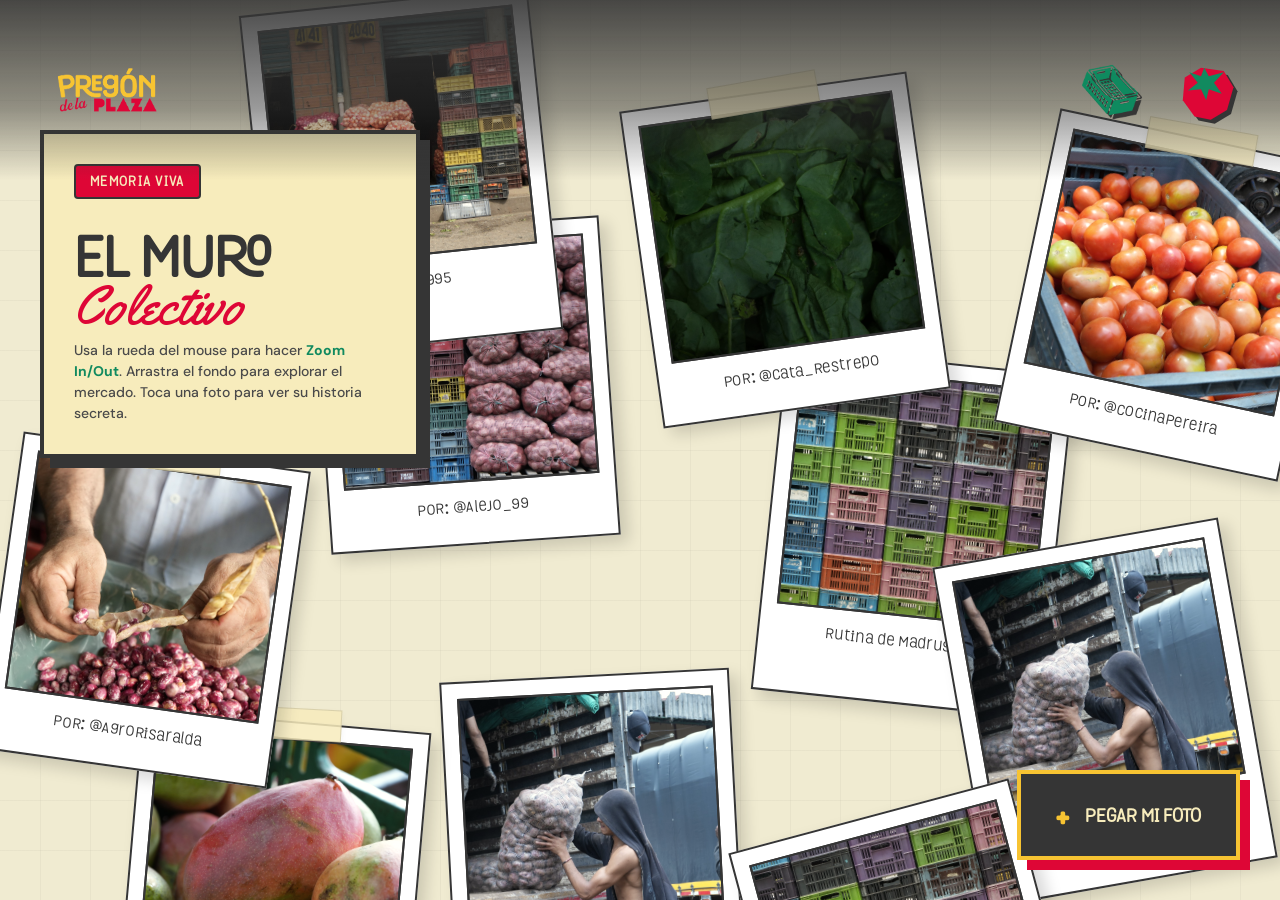
==== galeria.html @ be6b0d9e "Subir todos los cambios realizados" ====
<!DOCTYPE html>
<html lang="es">
<head>
    <meta charset="UTF-8">
    <meta name="viewport" content="width=device-width, initial-scale=1.0">
    <title>Muro Colectivo | Pregón de la Plaza</title>
    <link rel="preconnect" href="https://fonts.googleapis.com">
    <link rel="preconnect" href="https://fonts.gstatic.com" crossorigin>
    <link href="https://fonts.googleapis.com/css2?family=DM+Sans:ital,opsz,wght@0,9..40,300;0,9..40,400;0,9..40,600;1,9..40,300&family=Fredoka:wght@400;500;600;700&family=Yellowtail&display=swap" rel="stylesheet">
    <link rel="stylesheet" href="style.css">
</head>
<body class="galeria-body">

<header class="nav-brutal">
  <a href="index.html" class="nav-logo-link">
    <img src="imagenes/logo-(Grande).png" alt="Logo Pregón de la Plaza" class="nav-logo">
  </a>
  
  <div class="nav-actions">
  
  <a href="galeria.html" class="btn-muro-nav" aria-label="Ir al muro colectivo">
    <img src="imagenes/canasta-icono.png" alt="Canasta" class="icono-canasta">
  </a>
  
  <button class="fruit-trigger" id="menuTrigger" aria-label="Abrir menú">
    <svg viewBox="0 0 100 100" width="65" height="65" xmlns="http://www.w3.org/2000/svg" class="fruit-icon">
        <polygon points="30,90 12,65 15,30 40,15 75,20 90,45 80,80 55,95" fill="#de0636" />
        <polygon points="45,15 52,28 75,22 60,38 72,55 52,48 48,65 40,48 20,50 35,38 22,22 40,28" fill="#118a5f" />
    </svg>
  </button>
  
</div>
</header>


<div class="menu-overlay" id="menuOverlay">
  <div class="menu-content">
    <ul class="menu-links">
      <li class="menu-item">
        <div class="menu-item-content">
          <a href="index.html" class="menu-link">ARCHIVO</a>
          <p class="menu-desc">La memoria visual y el bullicio de nuestros mercados, guardados pa' que no se pierdan.</p>
        </div>
        <div class="hover-tiles">
          <img src="imagenes/Carga 1 (Grande).JPG" class="tile tile-1" alt="Archivo visual">
          <img src="imagenes/Carga 1 (Grande).JPG" class="tile tile-2" alt="Documentación">
          <img src="imagenes/Hojas (Grande).JPG" class="tile tile-3" alt="Saberes">
        </div>
      </li>
      <li class="menu-item">
        <div class="menu-item-content">
          <a href="plazas.html" class="menu-link">PLAZAS</a>
          <p class="menu-desc">Paseate por las galerías y mercados que le dan de comer a todo el Eje Cafetero.</p>
        </div>
        <div class="hover-tiles">
          <img src="imagenes/cajas moradas (Grande).JPG" class="tile tile-1" alt="Plaza 1">
          <img src="imagenes/Carro (Grande).JPG" class="tile tile-2" alt="Plaza 2">
          <img src="imagenes/Papa y canasta (Grande).JPG" class="tile tile-3" alt="Plaza 3">
        </div>
      </li>
      <li class="menu-item">
        <div class="menu-item-content">
          <a href="narrativas.html" class="menu-link">NARRATIVAS</a>
          <p class="menu-desc">La película 'El Orden Invisible' y los audios de la gente que camella en los pasillos.</p>
        </div>
        <div class="hover-tiles">
          <img src="imagenes/Carga 4 (Grande).JPG" class="tile tile-1" alt="Documental">
          <img src="imagenes/Frijol manos (Grande).JPG" class="tile tile-2" alt="Podcast">
          <img src="imagenes/Carga 2 (Grande).JPG" class="tile tile-3" alt="Cine">
        </div>
      </li>
      <li class="menu-item">
        <div class="menu-item-content">
          <a href="mapa.html" class="menu-link">MAPA</a>
          <p class="menu-desc">Ubicá las 14 plazas que tenemos mapeadas y caé a visitarlas.</p>
        </div>
        <div class="hover-tiles">
          <img src="imagenes/Mango1 (Grande).JPG" class="tile tile-1" alt="Cartografía">
          <img src="imagenes/Tomate (Grande).JPG" class="tile tile-2" alt="Ubicación">
          <img src="imagenes/Platanos 2 (Grande).JPG" class="tile tile-3" alt="Territorio">
        </div>
      </li>
      <li class="menu-item">
        <div class="menu-item-content">
          <a href="nosotros.html" class="menu-link">NOSOTROS</a>
          <p class="menu-desc">Los tres pelados apasionados por recoger y contar la memoria de nuestra tierra.</p>
        </div>
        <div class="hover-tiles">
          <img src="imagenes/Canasta 1 (Grande).JPG" class="tile tile-1" alt="Equipo 1">
          <img src="imagenes/Frijol manos (Grande).JPG" class="tile tile-2" alt="Equipo 2">
          <img src="imagenes/Carro (Grande).JPG" class="tile tile-3" alt="Equipo 3">
        </div>
      </li>
      <li class="menu-item">
        <div class="menu-item-content">
          <a href="recuerdos.html" class="menu-link">RECUERDOS</a>
          <p class="menu-desc">Llevate un fanzine o unas postales y ayudanos a seguir contando historias.</p>
        </div>
        <div class="hover-tiles">
          <img src="imagenes/Banano (Grande).JPG" class="tile tile-1" alt="Fanzine">
          <img src="imagenes/Canasta 1 (Grande).JPG" class="tile tile-2" alt="Postales">
          <img src="imagenes/Canas 2 (Grande).JPG" class="tile tile-3" alt="Impresos">
        </div>
      </li>
    </ul>
  </div>
</div>

<div class="galeria-ui-panel">
    <div class="tag-sticker">MEMORIA VIVA</div>
    <h1 class="galeria-main-title">EL MURO<br><span class="accent-script accent-red">Colectivo</span></h1>
    <p class="galeria-instruction">Usa la rueda del mouse para hacer <strong class="accent-green">Zoom In/Out</strong>. Arrastra el fondo para explorar el mercado. Toca una foto para ver su historia secreta.</p>
</div>

<button class="btn-pegar-foto" id="btnAbrirUpload">
  <span class="btn-plus-icon">+</span> PEGAR MI FOTO
</button>

<main class="lienzo-infinito" id="lienzoMuro">
 <div class="muro-contenido-scalable" id="muroContenido">
      
      <div class="card-foto-fanzine item-click-3d" style="top: 45%; left: 45%; transform: rotate(-4deg);"
           data-img="imagenes/Papa y canasta (Grande).JPG" data-autor="@Alejo_99" data-bg="bg-yellow" data-text-color="text-carbon"
           data-nota="El mejor bloque para mercar los domingos en La Minorista. El fiado y la buena charla nunca fallan en el puesto de papas.">
          <div class="cinta-masking"></div>
          <div class="card-frame"><img src="imagenes/Papa y canasta (Grande).JPG" alt="Aporte" style="pointer-events: none; user-select: none;"></div>
          <span class="card-author">POR: @Alejo_99</span>
      </div>

      <div class="card-foto-fanzine item-click-3d polaroid-style" style="top: 48%; left: 52%; transform: rotate(6deg);"
           data-img="imagenes/cajas moradas (Grande).JPG" data-autor="Don Arturo" data-bg="bg-bone" data-text-color="text-carbon"
           data-nota="A las 3:30 AM esto es un hervidero de berracos. Las cajas moradas cargadas de fruta fresca listas para inundar los barrios.">
          <div class="card-frame"><img src="imagenes/cajas moradas (Grande).JPG" alt="Aporte" style="pointer-events: none; user-select: none;"></div>
          <span class="card-author accent-script">Rutina de Madrugada</span>
      </div>

      <div class="card-foto-fanzine item-click-3d" style="top: 42%; left: 50%; transform: rotate(-8deg);"
           data-img="imagenes/Hojas (Grande).JPG" data-autor="@Cata_Restrepo" data-bg="bg-bone" data-text-color="text-carbon"
           data-nota="El olor a hierba buena, ruda y campo limpio que baja de la serranía directamente a la galería de Santa Rosa de Cabal.">
          <div class="cinta-masking"></div>
          <div class="card-frame"><img src="imagenes/Hojas (Grande).JPG" alt="Aporte" style="pointer-events: none; user-select: none;"></div>
          <span class="card-author">POR: @Cata_Restrepo</span>
      </div>

      <div class="card-foto-fanzine item-click-3d polaroid-style" style="top: 55%; left: 47%; transform: rotate(-3deg);"
           data-img="imagenes/Carga 1 (Grande).JPG" data-autor="Archivo Barrio" data-bg="bg-yellow" data-text-color="text-carbon"
           data-nota="La plaza tiene rostros de herencia. Hijos y nietos de caseros que hoy custodian los pasillos con el mismo orgullo campesino.">
          <div class="card-frame"><img src="imagenes/Carga 1 (Grande).JPG" alt="Aporte" style="pointer-events: none; user-select: none;"></div>
          <span class="card-author accent-script">Nuestra Herencia</span>
      </div>

      <div class="card-foto-fanzine item-click-3d" style="top: 43%; left: 56%; transform: rotate(12deg);"
           data-img="imagenes/Tomate (Grande).JPG" data-autor="@CocinaPereira" data-bg="bg-bone" data-text-color="text-carbon"
           data-nota="El rojo más vivo siempre está en Impala. Directo del cultivo a la olla del sancocho.">
          <div class="cinta-masking"></div>
          <div class="card-frame"><img src="imagenes/Tomate (Grande).JPG" alt="Fotografía" style="pointer-events: none; user-select: none;"></div>
          <span class="card-author">POR: @CocinaPereira</span>
      </div>

      <div class="card-foto-fanzine item-click-3d polaroid-style" style="top: 52%; left: 55%; transform: rotate(-10deg);"
           data-img="imagenes/Carga 1 (Grande).JPG" data-autor="Los Coteros" data-bg="bg-yellow" data-text-color="text-carbon"
           data-nota="Espaldas de acero. Sin ellos, la logística de comida de la ciudad colapsaría en un solo día. Respeto total.">
          <div class="card-frame"><img src="imagenes/Carga 1 (Grande).JPG" alt="Fotografía" style="pointer-events: none; user-select: none;"></div>
          <span class="card-author accent-script">Los Pesos Pesados</span>
      </div>

      <div class="card-foto-fanzine item-click-3d" style="top: 56%; left: 42%; transform: rotate(5deg);"
           data-img="imagenes/Mango1 (Grande).JPG" data-autor="@FrutasDonLuis" data-bg="bg-bone" data-text-color="text-carbon"
           data-nota="Temporada de mangos. El color inunda el piso 2 y los pasillos huelen a puro trópico.">
          <div class="cinta-masking"></div>
          <div class="card-frame"><img src="imagenes/Mango1 (Grande).JPG" alt="Fotografía" style="pointer-events: none; user-select: none;"></div>
          <span class="card-author">POR: @FrutasDonLuis</span>
      </div>

      <div class="card-foto-fanzine item-click-3d polaroid-style" style="top: 40%; left: 44%; transform: rotate(-6deg);"
           data-img="imagenes/Papas y cajas (Grande).JPG" data-autor="Sra. Carmenza" data-bg="bg-yellow" data-text-color="text-carbon"
           data-nota="Mi puesto desde 1995. Aquí he visto crecer a mis nietos entre bultos y canastos.">
          <div class="card-frame"><img src="imagenes/Papas y cajas (Grande).JPG" alt="Fotografía" style="pointer-events: none; user-select: none;"></div>
          <span class="card-author accent-script">Desde 1995</span>
      </div>

      <div class="card-foto-fanzine item-click-3d" style="top: 50%; left: 40%; transform: rotate(8deg);"
           data-img="imagenes/Frijol manos (Grande).JPG" data-autor="@AgroRisaralda" data-bg="bg-bone" data-text-color="text-carbon"
           data-nota="Manos que trabajan la tierra y desgranan la vida. El trabajo más honesto del mundo está aquí.">
          <div class="cinta-masking"></div>
          <div class="card-frame"><img src="imagenes/Frijol manos (Grande).JPG" alt="Fotografía" style="pointer-events: none; user-select: none;"></div>
          <span class="card-author">POR: @AgroRisaralda</span>
      </div>

      <div class="card-foto-fanzine item-click-3d polaroid-style" style="top: 58%; left: 52%; transform: rotate(-15deg);"
           data-img="imagenes/cajas moradas (Grande).JPG" data-autor="Archivo Mercasa" data-bg="bg-yellow" data-text-color="text-carbon"
           data-nota="La geometría de la plaza. Todo tiene su orden invisible y perfecto.">
          <div class="card-frame"><img src="imagenes/cajas moradas (Grande).JPG" alt="Fotografía" style="pointer-events: none; user-select: none;"></div>
          <span class="card-author accent-script">Orden Oculto</span>
      </div>

  </div>
</main>

<div class="proyector-3d-overlay" id="proyector3D">
  <div class="proyector-perspective-wrapper">
    <div class="proyector-card-container" id="proyectorCard">
      
      <div class="proyector-face face-front">
        <div class="cinta-masking"></div>
        <div class="proyector-img-frame">
          <img src="" id="p3dImg" alt="Evidencia Ampliada">
        </div>
        <div class="proyector-meta-front" id="p3dAutor">AUTOR</div>
      </div>
      
      <div class="proyector-face face-back" id="p3dBgColor">
        <div class="cinta-masking"></div>
        <div class="proyector-back-content">
          <span class="stamp-doc-3d">ARCHIVO COLECTIVO</span>
          <p class="fanzine-handwriting" id="p3dNota">"Mensaje secreto escrito a mano..."</p>
          <div class="proyector-instruction-close">TOCA EN CUALQUIER LADO PARA VOLVER AL MURO</div>
        </div>
      </div>

    </div>
  </div>
</div>

<div class="upload-modal-overlay" id="uploadModal">
  <div class="upload-modal-box bg-bone border-carbon">
    <button class="btn-close-upload" id="btnCerrarUpload">×</button>
    <h2 class="upload-modal-title">APORTAR AL MURO</h2>
    <p class="upload-modal-subtitle">Sube una foto capturada por ti en cualquier plaza y escribe tu registro o pensamiento.</p>
    
    <div class="upload-dropzone bg-carbon text-bone" id="dropzoneContainer">
      <input type="file" id="fileInputReal" accept="image/*" style="display: none;">
      
      <div id="dropzoneContent" style="display: flex; flex-direction: column; align-items: center; gap: 15px;">
        <span class="dropzone-icon">📷</span>
        <span class="dropzone-text">ARRASTRA TU FOTO AQUÍ<br>O</span>
        <button class="btn-fake-explorer" id="btnExplorarReal">EXPLORAR DISPOSITIVO</button>
      </div>

      <img id="imagePreview" src="" alt="Vista previa" style="display: none; max-height: 160px; object-fit: cover; border: 3px solid var(--bone); border-radius: 8px;">
    </div>
    
    <input type="text" class="input-brutal-modal" placeholder="Tu nombre o Instagram (@...)" id="formAutor">
    <textarea class="textarea-brutal-modal" placeholder="¿Qué historia, aroma o recuerdo te trae esta imagen?..." id="formNota"></textarea>
    
    <button class="btn-submit-foto-muro bg-green text-bone" id="btnPublicarSimulado">¡PEGAR EN EL MURO COLECTIVO!</button>
  </div>
</div>

<script src="https://cdnjs.cloudflare.com/ajax/libs/gsap/3.12.2/gsap.min.js"></script>
<script src="https://cdnjs.cloudflare.com/ajax/libs/gsap/3.12.2/ScrollTrigger.min.js"></script>

<script src="java.js"></script>
</body>
</html>
---- style.css ----
/* ==============================
   HERO CINEMATICO NOSOTROS
   ============================== */
.nosotros-cinematic-hero {
  position: relative;
  width: 100%;
  min-height: 100vh;
  height: 100vh;
  padding: 140px 6vw 72px;
  display: flex;
  align-items: center;
  justify-content: center;
  overflow: hidden;
  isolation: isolate;
  border-bottom: 4px solid var(--carbon);
  background: var(--carbon);
}

.cinematic-slider {
  position: absolute;
  inset: -3%;
  z-index: 0;
  transform: translate3d(0, 0, 0) scale(1.035);
  transition: transform 900ms cubic-bezier(0.22, 0.61, 0.36, 1);
  will-change: transform;
}

.cinematic-slide {
  position: absolute;
  inset: 0;
  background-position: center;
  background-size: cover;
  opacity: 0;
  transform: scale(1.05) translate3d(0, 0, 0);
  animation: cinematicSlide 28s infinite;
  will-change: opacity, transform;
}

.cinematic-slide::after {
  content: "";
  position: absolute;
  inset: 0;
  background: linear-gradient(120deg, rgba(var(--rgb-carbon), 0.18), rgba(var(--rgb-carbon), 0));
}

.slide-a {
  background-image: url('imagenes/Frijol manos (Grande).JPG');
  animation-delay: 0s;
}

.slide-b {
  background-image: url('imagenes/Canasta 1 (Grande).JPG');
  animation-delay: 7s;
}

.slide-c {
  background-image: url('imagenes/Carga 2 (Grande).JPG');
  animation-delay: 14s;
}

.slide-d {
  background-image: url('imagenes/Hojas (Grande).JPG');
  animation-delay: 21s;
}

@keyframes cinematicSlide {
  0% {
    opacity: 0;
    transform: scale(1.05) translateX(0);
  }
  8%,
  25% {
    opacity: 1;
  }
  32%,
  100% {
    opacity: 0;
    transform: scale(1.14) translateX(-2.5%);
  }
}

.cinematic-overlay {
  position: absolute;
  inset: 0;
  z-index: 1;
  pointer-events: none;
  background:
    radial-gradient(circle at 50% 44%, rgba(var(--rgb-carbon), 0.1), rgba(var(--rgb-carbon), 0.62) 58%, rgba(var(--rgb-carbon), 0.82) 100%),
    linear-gradient(180deg, rgba(var(--rgb-carbon), 0.36) 0%, rgba(var(--rgb-carbon), 0.3) 42%, rgba(var(--rgb-carbon), 0.78) 100%);
}

.cinematic-grid {
  position: absolute;
  inset: 0;
  z-index: 2;
  pointer-events: none;
  opacity: 0.18;
  background:
    linear-gradient(rgba(var(--rgb-bone), 0.2) 1px, transparent 1px),
    linear-gradient(90deg, rgba(var(--rgb-bone), 0.16) 1px, transparent 1px);
  background-size: 64px 64px;
  mask-image: linear-gradient(180deg, transparent 0%, #000 18%, #000 82%, transparent 100%);
}

.cinematic-content {
  position: relative;
  z-index: 4;
  width: min(920px, 100%);
  margin: 0 auto;
  display: flex;
  flex-direction: column;
  align-items: center;
  text-align: center;
  color: var(--bone);
}

.cinematic-kicker {
  display: inline-block;
  font-family: var(--font-disp);
  font-size: clamp(0.78rem, 1.3vw, 0.98rem);
  color: var(--carbon);
  background: var(--yellow);
  border: 3px solid var(--carbon);
  box-shadow: 6px 6px 0 var(--red);
  padding: 9px 14px;
  text-transform: uppercase;
  letter-spacing: 0.04em;
  opacity: 0;
  transform: translateY(28px);
  filter: blur(8px);
  animation: cinematicTextIn 900ms 180ms cubic-bezier(0.22, 0.61, 0.36, 1) forwards;
}

.cinematic-title {
  margin-top: 30px;
  font-family: var(--font-disp);
  font-size: clamp(58px, 10vw, 132px);
  line-height: 0.84;
  color: var(--bone);
  text-transform: uppercase;
  letter-spacing: 0;
  text-shadow: 0 12px 40px rgba(0, 0, 0, 0.62);
  opacity: 0;
  transform: translateY(34px);
  filter: blur(10px);
  animation: cinematicTextIn 1s 360ms cubic-bezier(0.22, 0.61, 0.36, 1) forwards;
}

.cinematic-title span {
  display: block;
  color: var(--yellow);
  font-family: var(--font-script);
  font-weight: 400;
  text-transform: none;
  text-shadow: 0 10px 34px rgba(0, 0, 0, 0.7);
}

.cinematic-subtitle {
  max-width: 700px;
  margin-top: 28px;
  color: #fff8dc;
  font-family: var(--font-body);
  font-size: clamp(1.05rem, 2.2vw, 1.42rem);
  line-height: 1.48;
  text-shadow: 0 8px 28px rgba(0, 0, 0, 0.72);
  opacity: 0;
  transform: translateY(30px);
  filter: blur(8px);
  animation: cinematicTextIn 1s 560ms cubic-bezier(0.22, 0.61, 0.36, 1) forwards;
}

.cinematic-cta {
  position: relative;
  display: inline-flex;
  align-items: center;
  justify-content: center;
  min-height: 58px;
  margin-top: 34px;
  padding: 0 34px;
  font-family: var(--font-disp);
  font-size: 1.05rem;
  font-weight: 700;
  color: var(--bone);
  background: var(--green);
  border: 3px solid var(--carbon);
  border-radius: 999px;
  box-shadow: 8px 8px 0 var(--yellow), 0 18px 36px rgba(0, 0, 0, 0.32);
  overflow: hidden;
  transform: translateY(30px);
  opacity: 0;
  filter: blur(8px);
  animation: cinematicTextIn 1s 760ms cubic-bezier(0.22, 0.61, 0.36, 1) forwards;
  transition: transform 260ms cubic-bezier(0.25, 1, 0.5, 1), box-shadow 260ms ease, background 260ms ease, color 260ms ease;
}

.cinematic-cta::before {
  content: "";
  position: absolute;
  inset: 0;
  background: linear-gradient(110deg, transparent 0 34%, rgba(255, 255, 255, 0.26) 46%, transparent 58% 100%);
  transform: translateX(-120%);
  transition: transform 600ms cubic-bezier(0.25, 1, 0.5, 1);
}

.cinematic-cta:hover,
.cinematic-cta:focus {
  color: var(--carbon);
  background: var(--yellow);
  box-shadow: 10px 10px 0 var(--red), 0 22px 40px rgba(0, 0, 0, 0.36);
  transform: translate(-3px, -3px);
}

.cinematic-cta:hover::before,
.cinematic-cta:focus::before {
  transform: translateX(120%);
}

.cinematic-cta:focus-visible {
  outline: 3px solid var(--bone);
  outline-offset: 6px;
}

@keyframes cinematicTextIn {
  to {
    opacity: 1;
    transform: translateY(0);
    filter: blur(0);
  }
}

@media (max-width: 900px) {
  .nosotros-cinematic-hero {
    padding: 132px 5vw 64px;
  }

  .cinematic-grid {
    background-size: 48px 48px;
  }

}

@media (max-width: 560px) {
  .nosotros-cinematic-hero {
    min-height: 100svh;
    height: 100svh;
    padding: 118px 22px 48px;
  }

  .cinematic-title {
    margin-top: 24px;
    font-size: clamp(48px, 16vw, 72px);
  }

  .cinematic-subtitle {
    margin-top: 22px;
    font-size: 1rem;
  }

  .cinematic-cta {
    width: 100%;
    min-height: 54px;
    margin-top: 28px;
  }

}

@media (prefers-reduced-motion: reduce) {
  .cinematic-slider,
  .cinematic-slide,
  .cinematic-kicker,
  .cinematic-title,
  .cinematic-subtitle,
  .cinematic-cta {
    animation: none;
    transition: none;
  }

  .cinematic-slide {
    opacity: 0;
    transform: none;
  }

  .slide-a {
    opacity: 1;
  }

  .cinematic-kicker,
  .cinematic-title,
  .cinematic-subtitle,
  .cinematic-cta {
    opacity: 1;
    transform: none;
    filter: none;
  }
}

/* ==============================
   HERO PREMIUM FUTURISTA
   ============================== */

/* --- CAPA BASE Y EFECTOS --- */
.hero-premium {
  position: relative;
  width: 100vw;
  min-height: 100vh;
  height: 100vh;
  overflow: hidden;
  display: flex;
  align-items: center;
  justify-content: center;
  background: linear-gradient(120deg, #232526 0%, #414345 100%);
  z-index: 1;
}
.hero-premium-bg {
  position: absolute;
  inset: 0;
  width: 100%;
  height: 100%;
  background: radial-gradient(ellipse at 60% 40%, rgba(247,236,188,0.12) 0%, rgba(17,138,95,0.08) 60%, transparent 100%);
  z-index: 1;
  pointer-events: none;
  filter: blur(2px);
}
.hero-premium-particles {
  position: absolute;
  inset: 0;
  z-index: 2;
  pointer-events: none;
}

/* --- COLLAGE DE IMÁGENES Y MINI CARDS --- */
.hero-premium-collage {
  position: absolute;
  inset: 0;
  width: 100%;
  height: 100%;
  z-index: 3;
  pointer-events: none;
}
.collage-img {
  position: absolute;
  border-radius: 1.5em;
  box-shadow: 0 8px 32px #0005, 0 1.5px 24px #fff2;
  object-fit: cover;
  opacity: 0.92;
  transition: filter 0.4s, transform 0.4s;
  filter: brightness(1.08) saturate(1.1) blur(0.2px);
  will-change: transform, filter;
}
.img-1 { width: 220px; height: 320px; left: 8vw; top: 12vh; animation: float1 8s ease-in-out infinite alternate; z-index: 4;}
.img-2 { width: 180px; height: 180px; right: 10vw; top: 18vh; animation: float2 7s ease-in-out infinite alternate; z-index: 5;}
.img-3 { width: 160px; height: 220px; left: 22vw; bottom: 10vh; animation: float3 9s ease-in-out infinite alternate; z-index: 4;}
.img-4 { width: 200px; height: 140px; right: 18vw; bottom: 14vh; animation: float4 10s ease-in-out infinite alternate; z-index: 5;}
@keyframes float1 { 0%{transform:translateY(0) scale(1);} 100%{transform:translateY(-24px) scale(1.06);} }
@keyframes float2 { 0%{transform:translateY(0) scale(1);} 100%{transform:translateY(18px) scale(1.04);} }
@keyframes float3 { 0%{transform:translateY(0) scale(1);} 100%{transform:translateY(-18px) scale(1.05);} }
@keyframes float4 { 0%{transform:translateY(0) scale(1);} 100%{transform:translateY(22px) scale(1.03);} }
.collage-img:hover {
  filter: brightness(1.18) blur(0.5px) drop-shadow(0 0 24px #f7c33288);
  transform: scale(1.07) rotate(-2deg);
  z-index: 10;
}
.mini-card {
  position: absolute;
  min-width: 110px;
  min-height: 60px;
  background: rgba(53,53,53,0.65);
  border-radius: 1.2em;
  box-shadow: 0 4px 24px #0004;
  color: var(--bone);
  display: flex;
  flex-direction: column;
  align-items: center;
  justify-content: center;
  backdrop-filter: blur(8px) saturate(1.2);
  font-family: var(--font-disp);
  padding: 0.7em 1.2em;
  opacity: 0.96;
  animation: fadeInCard 1.2s 1.2s both;
  z-index: 8;
  border: 1.5px solid rgba(247,236,188,0.18);
}
.stat-1 { left: 13vw; bottom: 18vh; }
.stat-2 { right: 14vw; top: 14vh; }
.stat-num { font-size: 1.6em; font-weight: 700; color: var(--yellow);}
.stat-label { font-size: 0.95em; color: #f7ecbc; opacity: 0.85; }
@keyframes fadeInCard { from{opacity:0; transform:translateY(24px);} to{opacity:0.96; transform:translateY(0);} }

/* --- BLOQUE GLASSMORPHISM Y TEXTO --- */
.hero-premium-glass {
  position: relative;
  z-index: 10;
  margin: 0 auto;
  padding: 3.5em 2em 2.5em 2em;
  max-width: 540px;
  background: rgba(53,53,53,0.38);
  border-radius: 2.2em;
  box-shadow: 0 8px 48px #0007, 0 1.5px 24px #fff2;
  backdrop-filter: blur(18px) saturate(1.2);
  border: 1.5px solid rgba(247,236,188,0.13);
  text-align: center;
  animation: fadeInGlass 1.2s 0.5s cubic-bezier(.22,.61,.36,1) both;
}
@keyframes fadeInGlass { from{opacity:0; transform:translateY(40px);} to{opacity:1; transform:translateY(0);} }
.hero-premium-title {
  font-family: var(--font-disp);
  font-size: 3.2rem;
  color: var(--bone);
  letter-spacing: -1.5px;
  font-weight: 800;
  margin-bottom: 0.3em;
  text-shadow: 0 6px 32px #0008, 0 1.5px 24px #fff2;
  animation: fadeInTitle 1.2s 0.7s both;
}
@keyframes fadeInTitle { from{opacity:0; transform:scale(0.95);} to{opacity:1; transform:scale(1);} }
.hero-premium-subtitle {
  font-family: var(--font-body);
  font-size: 1.25rem;
  color: #e0dbd1;
  font-weight: 400;
  margin-bottom: 2.2em;
  letter-spacing: 0.01em;
  opacity: 0.92;
  animation: fadeInTitle 1.2s 1s both;
}

/* --- ACCIONES Y BOTONES --- */
.hero-premium-actions {
  display: flex;
  gap: 1.2em;
  justify-content: center;
  flex-wrap: wrap;
  margin-top: 1.2em;
}
.btn-premium {
  display: inline-block;
  font-family: var(--font-disp);
  font-size: 1.1rem;
  font-weight: 700;
  padding: 0.9em 2.3em;
  border-radius: 2em;
  background: linear-gradient(90deg, var(--green), var(--yellow));
  color: #fff;
  box-shadow: 0 2px 16px #0f8a5f33;
  letter-spacing: 0.04em;
  border: none;
  outline: none;
  cursor: pointer;
  transition: background 0.22s, transform 0.22s, box-shadow 0.22s, color 0.22s;
  position: relative;
  overflow: hidden;
}
.btn-premium:hover, .btn-premium:focus {
  background: linear-gradient(90deg, var(--yellow), var(--green));
  color: var(--carbon);
  transform: translateY(-3px) scale(1.04);
  box-shadow: 0 6px 32px #0f8a5f55;
}
.btn-premium.btn-outline {
  background: rgba(247,236,188,0.08);
  color: var(--yellow);
  border: 2px solid var(--yellow);
  box-shadow: 0 2px 16px #f7c33233;
}
.btn-premium.btn-outline:hover, .btn-premium.btn-outline:focus {
  background: var(--yellow);
  color: var(--carbon);
  border-color: var(--yellow);
}

/* --- RESPONSIVE --- */
@media (max-width: 900px) {
  .collage-img { width: 120px !important; height: 120px !important; }
  .img-1 { left: 4vw; top: 10vh;}
  .img-2 { right: 6vw; top: 16vh;}
  .img-3 { left: 12vw; bottom: 8vh;}
  .img-4 { right: 10vw; bottom: 10vh;}
  .hero-premium-glass { max-width: 95vw; }
}
@media (max-width: 600px) {
  .hero-premium-title { font-size: 2rem; }
  .hero-premium-glass { padding: 2em 0.5em 1.5em 0.5em; }
  .mini-card { min-width: 80px; min-height: 40px; font-size: 0.9em;}
}
/* ==============================
   HERO PREMIUM EDITORIAL (NOSOTROS)
   ============================== */
.hero-premium {
  min-height: 100vh;
  height: auto;
  width: 100%;
  padding: 170px 6vw 72px;
  align-items: stretch;
  justify-content: stretch;
  background:
    linear-gradient(90deg, rgba(var(--rgb-carbon), 0.96) 0%, rgba(var(--rgb-carbon), 0.88) 42%, rgba(var(--rgb-carbon), 0.48) 100%),
    url('imagenes/Carga 2 (Grande).JPG') center/cover;
  border-bottom: 4px solid var(--carbon);
  isolation: isolate;
}

.hero-premium::before {
  content: "";
  position: absolute;
  inset: 0;
  z-index: 1;
  pointer-events: none;
  background:
    linear-gradient(135deg, transparent 0 46%, rgba(var(--rgb-yellow), 0.9) 46% 48%, transparent 48% 100%),
    radial-gradient(circle at 16% 22%, rgba(var(--rgb-red), 0.28), transparent 24%),
    radial-gradient(circle at 86% 76%, rgba(var(--rgb-green), 0.34), transparent 28%);
  mix-blend-mode: screen;
  opacity: 0.72;
}

.hero-premium-bg {
  background:
    linear-gradient(rgba(var(--rgb-carbon), 0.34) 2px, transparent 2px),
    linear-gradient(90deg, rgba(var(--rgb-bone), 0.12) 2px, transparent 2px);
  background-size: 58px 58px;
  filter: none;
  opacity: 0.2;
}

.hero-premium-shell {
  position: relative;
  z-index: 10;
  width: min(1220px, 100%);
  margin: 0 auto;
  display: grid;
  grid-template-columns: minmax(0, 0.92fr) minmax(420px, 1.08fr);
  gap: 52px;
  align-items: center;
}

.hero-premium-glass {
  margin: 0;
  max-width: 650px;
  padding: 0;
  background: transparent;
  border: 0;
  border-radius: 0;
  box-shadow: none;
  backdrop-filter: none;
  text-align: left;
}

.hero-premium-kicker {
  display: inline-block;
  font-family: var(--font-disp);
  font-size: 0.94rem;
  color: var(--carbon);
  background: var(--yellow);
  border: 3px solid var(--carbon);
  box-shadow: 6px 6px 0 var(--red);
  padding: 9px 14px;
  text-transform: uppercase;
  letter-spacing: 0.04em;
}

.hero-premium-title {
  margin: 28px 0 0;
  font-size: 5.4rem;
  line-height: 0.88;
  letter-spacing: 0;
  text-transform: uppercase;
  text-shadow: 0 8px 28px rgba(0, 0, 0, 0.45);
}

.hero-premium-title span {
  display: block;
  color: var(--yellow);
  font-family: var(--font-script);
  font-weight: 400;
  text-transform: none;
}

.hero-premium-subtitle {
  max-width: 560px;
  margin: 26px 0 0;
  color: #fff8dc;
  font-size: 1.28rem;
  line-height: 1.48;
}

.hero-premium-stats {
  display: grid;
  grid-template-columns: repeat(3, minmax(0, 1fr));
  gap: 12px;
  margin-top: 32px;
  max-width: 590px;
}

.mini-card {
  position: static;
  min-width: 0;
  min-height: 104px;
  align-items: flex-start;
  justify-content: space-between;
  padding: 16px;
  color: var(--carbon);
  background: var(--bone);
  border: 3px solid var(--carbon);
  border-radius: 0;
  box-shadow: 7px 7px 0 rgba(var(--rgb-carbon), 0.75);
  backdrop-filter: none;
  animation: fadeInCard 1s 0.45s both;
}

.stat-2 {
  background: var(--green);
  color: var(--bone);
  box-shadow: 7px 7px 0 var(--yellow);
}

.stat-3 {
  background: var(--red);
  color: var(--bone);
  box-shadow: 7px 7px 0 var(--green);
}

.stat-num {
  font-size: 2.05rem;
  line-height: 0.9;
  color: inherit;
}

.stat-label {
  max-width: 110px;
  font-size: 0.92rem;
  line-height: 1.15;
  color: inherit;
  opacity: 0.9;
}

.hero-premium-actions {
  justify-content: flex-start;
  margin-top: 32px;
}

.btn-premium {
  border-radius: 999px;
  border: 3px solid var(--carbon);
  background: var(--green);
  color: var(--bone);
  box-shadow: 7px 7px 0 var(--yellow);
}

.btn-premium:hover,
.btn-premium:focus {
  background: var(--yellow);
  color: var(--carbon);
  box-shadow: 9px 9px 0 var(--red);
}

.btn-premium.btn-outline {
  background: var(--bone);
  color: var(--carbon);
  border: 3px solid var(--carbon);
  box-shadow: 7px 7px 0 var(--green);
}

.btn-premium.btn-outline:hover,
.btn-premium.btn-outline:focus {
  background: var(--red);
  color: var(--bone);
  border-color: var(--carbon);
}

.hero-premium-collage {
  position: relative;
  inset: auto;
  width: 100%;
  height: min(650px, 68vh);
  min-height: 540px;
  pointer-events: auto;
}

.collage-img {
  display: block;
  overflow: hidden;
  border: 4px solid var(--carbon);
  border-radius: 0;
  background: var(--bone);
  box-shadow: 14px 14px 0 var(--yellow), 0 18px 42px rgba(0, 0, 0, 0.34);
  opacity: 1;
  filter: none;
}

.collage-img img {
  width: 100%;
  height: 100%;
  object-fit: cover;
  filter: saturate(1.12) contrast(1.04);
}

.collage-img figcaption {
  position: absolute;
  left: 12px;
  bottom: 12px;
  padding: 7px 11px;
  font-family: var(--font-disp);
  font-size: 0.9rem;
  text-transform: uppercase;
  color: var(--carbon);
  background: var(--bone);
  border: 2px solid var(--carbon);
}

.img-1 {
  width: 48%;
  height: 68%;
  left: 6%;
  top: 8%;
  animation: float1 8s ease-in-out infinite alternate;
  z-index: 4;
}

.img-2 {
  width: 32%;
  height: 33%;
  right: 7%;
  top: 0;
  transform: rotate(3deg);
  animation: float2 7s ease-in-out infinite alternate;
  z-index: 5;
}

.img-3 {
  width: 30%;
  height: 34%;
  left: 0;
  bottom: 4%;
  transform: rotate(-4deg);
  box-shadow: 12px 12px 0 var(--green), 0 18px 42px rgba(0, 0, 0, 0.28);
  animation: float3 9s ease-in-out infinite alternate;
  z-index: 6;
}

.img-4 {
  width: 49%;
  height: 43%;
  right: 0;
  bottom: 8%;
  box-shadow: 14px 14px 0 var(--red), 0 18px 42px rgba(0, 0, 0, 0.3);
  animation: float4 10s ease-in-out infinite alternate;
  z-index: 4;
}

.hero-premium .img-1 { width: 48% !important; height: 68% !important; }
.hero-premium .img-2 { width: 32% !important; height: 33% !important; }
.hero-premium .img-3 { width: 30% !important; height: 34% !important; }
.hero-premium .img-4 { width: 49% !important; height: 43% !important; }

.collage-img:hover {
  filter: none;
  transform: translate(-5px, -5px) rotate(-1deg);
  z-index: 12;
}

.hero-premium-ribbon {
  position: absolute;
  right: 8%;
  top: 45%;
  z-index: 9;
  padding: 12px 18px;
  font-family: var(--font-disp);
  font-size: 1rem;
  text-transform: uppercase;
  color: var(--carbon);
  background: var(--yellow);
  border: 3px solid var(--carbon);
  box-shadow: 7px 7px 0 var(--red);
  transform: rotate(-3deg);
}

@media (max-width: 980px) {
  .hero-premium {
    padding: 150px 5vw 64px;
  }

  .hero-premium-shell {
    grid-template-columns: 1fr;
    gap: 44px;
  }

  .hero-premium-title {
    font-size: 4.2rem;
  }

  .hero-premium-collage {
    height: 620px;
  }
}

@media (max-width: 640px) {
  .hero-premium {
    padding: 132px 22px 54px;
  }

  .hero-premium-title {
    font-size: 3rem;
  }

  .hero-premium-subtitle {
    font-size: 1.05rem;
  }

  .hero-premium-stats {
    grid-template-columns: 1fr;
  }

  .mini-card {
    min-height: 82px;
  }

  .hero-premium-actions {
    align-items: stretch;
    flex-direction: column;
  }

  .btn-premium {
    text-align: center;
    width: 100%;
  }

  .hero-premium-collage {
    height: auto;
    min-height: 0;
    display: grid;
    grid-template-columns: 1fr 1fr;
    gap: 14px;
  }

  .hero-premium .collage-img {
    position: relative;
    inset: auto;
    width: 100% !important;
    height: auto !important;
    aspect-ratio: 1 / 1.12;
    transform: none;
    animation: none;
    box-shadow: 8px 8px 0 var(--yellow);
  }

  .hero-premium .img-1 {
    grid-column: 1 / -1;
    aspect-ratio: 1.45 / 1;
  }

  .hero-premium-ribbon {
    position: relative;
    top: auto;
    right: auto;
    grid-column: 1 / -1;
    text-align: center;
    transform: none;
  }
}

/* =============================
   HERO INTERNO PREMIUM (NOSOTROS)
   ============================= */
.hero-interna {
  position: relative;
  width: 100%;
  min-height: 100vh;
  height: 100vh;
  display: flex;
  align-items: center;
  justify-content: center;
  overflow: hidden;
}

.hero-interna-bg {
  position: absolute;
  inset: 0;
  width: 100%;
  height: 100%;
  background-image: url('imagenes/Frijol manos (Grande).JPG'); /* Cambia la ruta si lo deseas */
  background-size: cover;
  background-position: center;
  background-repeat: no-repeat;
  z-index: 1;
  will-change: transform, filter;
  transition: transform 8s cubic-bezier(.22,.61,.36,1), filter 1.5s;
  animation: heroZoom 18s ease-in-out infinite alternate;
}

@keyframes heroZoom {
  0% { transform: scale(1) translateY(0); filter: brightness(1); }
  100% { transform: scale(1.08) translateY(-2%); filter: brightness(1.08); }
}

.hero-interna-overlay {
  position: absolute;
  inset: 0;
  width: 100%;
  height: 100%;
  background: rgba(30,30,30,0.62);
  z-index: 2;
  pointer-events: none;
  transition: background 0.6s;
}

.hero-interna-content {
  position: relative;
  z-index: 3;
  text-align: center;
  color: var(--bone);
  width: 100%;
  max-width: 700px;
  margin: 0 auto;
  opacity: 0;
  transform: translateY(40px);
  animation: heroFadeIn 1.2s 0.2s cubic-bezier(.22,.61,.36,1) forwards;
}

@keyframes heroFadeIn {
  to {
    opacity: 1;
    transform: translateY(0);
  }
}

.hero-interna-title {
  font-size: 2.5rem;
  font-family: var(--font-disp);
  font-weight: 800;
  letter-spacing: -1px;
  margin-bottom: 0.5em;
  text-shadow: 0 4px 24px #0007;
  animation: heroTextMove 1.2s 0.4s cubic-bezier(.22,.61,.36,1) both;
}

@keyframes heroTextMove {
  from { opacity: 0; transform: translateY(40px);}
  to { opacity: 1; transform: translateY(0);}
}

.hero-interna-subtitle {
  font-size: 1.25rem;
  font-family: var(--font-body);
  font-weight: 400;
  color: #e0dbd1;
  margin-bottom: 2em;
  letter-spacing: 0.01em;
  opacity: 0.92;
  animation: heroTextMove 1.2s 0.7s cubic-bezier(.22,.61,.36,1) both;
}

.hero-interna-btn {
  display: inline-block;
  background: var(--green);
  color: #fff;
  font-family: var(--font-disp);
  font-weight: 700;
  font-size: 1.1rem;
  padding: 0.9em 2.3em;
  border-radius: 2em;
  text-decoration: none;
  box-shadow: 0 2px 16px #0f8a5f33;
  letter-spacing: 0.04em;
  transition: background 0.22s, transform 0.22s, box-shadow 0.22s;
  cursor: pointer;
  border: none;
  outline: none;
  animation: heroTextMove 1.2s 1s cubic-bezier(.22,.61,.36,1) both;
}

.hero-interna-btn:hover,
.hero-interna-btn:focus {
  background: var(--green-dark);
  transform: translateY(-3px) scale(1.04);
  box-shadow: 0 6px 32px #0f8a5f55;
}

@media (max-width: 700px) {
  .hero-interna-title { font-size: 2rem; }
  .hero-interna-content { max-width: 95vw; }
  .hero-interna-subtitle { font-size: 1.05rem; }
  .hero-interna-btn { font-size: 1rem; padding: 0.8em 1.7em; }
}
@media (max-width: 480px) {
  .hero-interna-title { font-size: 1.3rem; }
  .hero-interna-subtitle { font-size: 0.98rem; }
  .hero-interna-btn { font-size: 0.98rem; padding: 0.7em 1.2em; }
}
/* ===============================
   IDENTIDAD VISUAL & TOKENS
   =============================== */
/* ===============================
   0. INSTALACIÓN DE FUENTES LOCALES
   =============================== */
@font-face {
  font-family: 'Grota Rounded';
  src: url('font/zgrotarounded.otf') format('opentype');
  font-weight: normal;
  font-style: normal;
  font-display: swap;
}

/* ===============================
   IDENTIDAD VISUAL & TOKENS
   =============================== */

:root {
  /* --- 1. COLORES OFICIALES (HEX) --- */
  --carbon: #353535;      /* Negro carbón - Contraste, profundidad y calidez  */
  --bone:   #f7ecbc;      /* Blanco hueso - Base neutral y respiro visual  */
  --green:  #118a5f;      /* Verde - Frescura, hojas y naturaleza  */
  --yellow: #f7c332;      /* Amarillo - Abundancia, movimiento y energía */
  --red:    #de0636;      /* Rojo - Intensidad, madurez y avisos
  /* --- 2. COLORES (RGB) PARA MANEJO DE OPACIDADES --- */
  /* Pro-tip: Usaremos rgba(var(--rgb-carbon), 0.5) para overlays y sombras */
  --rgb-carbon: 53, 53, 53;
  --rgb-bone:   247, 236, 188;
  --rgb-green:  17, 138, 95;
  --rgb-yellow: 247, 195, 50;
  --rgb-red:    222, 6, 54;

  /* --- 3. VARIANTES DERIVADAS (SOMBRAS Y HOVERS) --- */
  --carbon-light: #4a4a4a;
  --green-dark:   #0d6b49;
  --yellow-light: #f9d05a;
  --red-dark:     #b5052c;

  /* --- 4. TIPOGRAFÍAS DEL SISTEMA --- */
  /* Fuentes oficiales de la marca con fallbacks de Google Fonts para web */
  
  /* Grota Rounded / Flegri: Formas inusuales, cartelismo popular y solidez */
  --font-disp: 'Grota Rounded', 'Fredoka', sans-serif; 
  
  /* Pangram Sans: Base del sistema, lectura clara y neutral */
  --font-body: 'DM Sans', sans-serif; 
  
  /* Letra manual para acentos (La usamos en los "spans" divertidos) */
  --font-script: 'Yellowtail', cursive; 
}

/* ===========
   RESET CSS
   ===========*/

*, *::before, *::after { 
  box-sizing: border-box; 
  margin: 0; 
  padding: 0; 
}

html { 
  scroll-behavior: smooth; 
  font-size: 16px;
}

body {
  background-color: var(--carbon);
  color: var(--bone);
  font-family: var(--font-body);
  overflow-x: hidden; /* Evita el scroll horizontal indeseado */
  -webkit-font-smoothing: antialiased;
  -moz-osx-font-smoothing: grayscale;
}

/* Tratamiento fotográfico global (Para que las imágenes no se deformen) */
img, picture, video, svg {
  display: block;
  max-width: 100%;
  height: auto;
  object-fit: cover;
}

a { 
  text-decoration: none; 
  color: inherit; 
  transition: all 0.3s ease;
}

button {
  border: none;
  background: none;
  cursor: pointer;
  font-family: inherit;
}

/* ============================================
   CURSORES PERSONALIZADOS (FRUTAS)
   ============================================ */

/* 1. Cursor por defecto en toda la página (El Banano) */
body {
  cursor: url('imagenes/banano-cursor.png') 2 2, auto;
}

/* 2. Cursor interactivo para enlaces y botones (La Piña) */
a, button, .menu-item, .fanzine-wrapper, .abundancia-card {
  /* Ponemos "pointer" al final por si la imagen falla, el navegador use la manito normal */
  cursor: url('imagenes/pina-cursor.png') 16 16, pointer !important;
}

/* 3. Cursor alternativo para textos o elementos específicos (El Limón) */
p, h1, h2, h3, .texto-informativo {
  /* Opcional: Si quieres que el texto cambie al limón cuando lo vayas a leer */
  cursor: url('imagenes/limon-cursor.png') 16 16, text;
}
/* 4. Cursor de cruz/exploración (La Fresa) */
.abundancia-card, 
.narrativas-visual, 
.postal-card,
.fresa-cursor {
  /* Ponemos el punto de interacción en el centro de la fresa (16 16) */
  cursor: url('imagenes/fresa-cursor.png') 16 16, crosshair !important;
}

/* =============================
   CLASES DE UTILIDAD GLOBALES
   ============================= */

/* Textos de Acento con los colores oficiales */
.accent-green  { color: var(--green) !important; }
.accent-yellow { color: var(--yellow) !important; }
.accent-red    { color: var(--red) !important; }

/* Tipografía Script para darle el toque manual a los subtítulos */
.accent-script { 
  font-family: var(--font-script); 
  font-weight: 400; 
  text-transform: none; 
  letter-spacing: normal;
}

/* Utilidades de espaciado y alineación */
.mt-4 { margin-top: 24px; display: inline-block; }
.mx-auto { margin-left: auto; margin-right: auto; }
.text-center { text-align: center; }

/* Fondos y bordes de texto */
.text-carbon { color: var(--carbon) !important; }
.text-bone { color: var(--bone) !important; }
.bg-carbon { background-color: var(--carbon); }
.bg-bone { background-color: var(--bone); }
.bg-green { background-color: var(--green); }
.bg-yellow { background-color: var(--yellow); }
.bg-red { background-color: var(--red); }
.outline-text-bone { 
  -webkit-text-stroke: 1.5px var(--bone); 
  color: transparent; 
}
.outline-text-yellow { 
  -webkit-text-stroke: 1.5px var(--yellow); 
  color: transparent; 
}

/* ============================================
   COMMIT 3: NAVEGACIÓN BRUTALISTA Y HERO
   ============================================ */

/* ═══ NAVEGACIÓN (NAV BRUTAL) ════════════════ */
.nav-brutal {
  position: fixed; 
  top: 0; 
  left: 0; 
  right: 0;
  padding: 30px 40px; 
  display: flex; 
  justify-content: space-between; 
  align-items: center;
  z-index: 1000; 
  pointer-events: none; /* Deja clickear lo que hay detrás si no es un link */
  
  /* EL NUEVO ESCUDO PROTECTOR (Degradado) */
  background: linear-gradient(
    to bottom, 
    rgba(var(--rgb-carbon), 0.9) 0%, 
    rgba(var(--rgb-carbon), 0.5) 60%, 
    transparent 100%
  );
}

.nav-logo-link, .menu-trigger { 
  pointer-events: auto; 
}

.nav-logo {
  height: 120px;
  width: auto;
  transition: transform 0.3s cubic-bezier(0.175, 0.885, 0.32, 1.275);
}

.nav-logo-link:hover .nav-logo {
  transform: scale(1.1) rotate(-2deg);
}

/* Botón de Menú Estilo Cartelismo */
.menu-trigger {
  background: var(--bone); 
  border: 3px solid var(--carbon);
  box-shadow: 6px 6px 0px var(--red); /* Sombra dura brutalista */
  border-radius: 50px;
  padding: 10px 24px; 
  display: flex; 
  align-items: center; 
  gap: 12px;
  transition: all 0.3s cubic-bezier(0.25, 1, 0.5, 1);
}

.menu-trigger:hover {
  transform: translate(-3px, -3px);
  box-shadow: 9px 9px 0px var(--yellow);
}

.menu-text { 
  font-family: var(--font-disp); 
  font-size: 16px; 
  color: var(--carbon); 
  text-transform: uppercase; 
  letter-spacing: 0.05em;
}

.icon-wrap svg { 
  width: 28px; 
  height: 28px; 
  fill: var(--carbon); 
  transition: transform 0.3s ease; 
}

.menu-trigger:hover .icon-wrap svg { 
  transform: scale(1.1) rotate(-10deg); 
}

/* ═══ OVERLAY DEL MENÚ FULLSCREEN (VERSIÓN PREMIUM) ════════════ */
.menu-overlay {
  position: fixed; 
  inset: 0; 
  background: var(--carbon);
  z-index: 999; 
  display: flex; 
  align-items: center; 
  justify-content: center;
  clip-path: polygon(0 0, 100% 0, 100% 0, 0 0);
  transition: clip-path 0.8s cubic-bezier(0.77, 0, 0.175, 1);
  isolation: isolate;
}

.menu-overlay.is-active { 
  clip-path: polygon(0 0, 100% 0, 100% 100%, 0 100%); 
}

.menu-content {
  position: relative; 
  z-index: 10; 
  width: 100%;
  max-width: 1400px; 
  padding: 0 5%;
}

.menu-links { 
  list-style: none; 
  width: 100%;
}

/* Ocultamos las miniaturas, ahora serán fondos */
.hover-tiles { display: none !important; }

.menu-item {
  position: relative;
  overflow: hidden;
  border-bottom: 1px solid rgba(var(--rgb-bone), 0.1);
  cursor: pointer;
}

.menu-item:first-child { 
  border-top: 1px solid rgba(var(--rgb-bone), 0.1); 
}

/* El fondo dinámico de cada ítem */
.menu-item-bg {
  position: absolute;
  inset: 0;
  background-size: cover;
  background-position: center;
  opacity: 0;
  transform: scale(1.08);
  transition: opacity 0.55s cubic-bezier(0.25,1,0.5,1), transform 0.7s cubic-bezier(0.25,1,0.5,1);
  z-index: 0;
}

.menu-item-bg::after {
  content: '';
  position: absolute;
  inset: 0;
  background: linear-gradient(to right, rgba(var(--rgb-carbon), 0.95) 0%, rgba(var(--rgb-carbon), 0.6) 55%, transparent 100%);
}

.menu-item:hover .menu-item-bg {
  opacity: 1;
  transform: scale(1);
}

.menu-item-content {
  position: relative;
  z-index: 2;
  display: flex;
  align-items: center;
  padding: 18px 5%;
  gap: 48px;
}

/* Tipografía de los enlaces */
.menu-link {
  font-family: var(--font-disp);
  font-size: clamp(50px, 7vw, 100px);
  line-height: 0.85;
  color: var(--bone);
  text-transform: uppercase;
  white-space: nowrap;
  display: inline-block;
  transform: translateY(100%);
  opacity: 0;
  transition: transform 0.7s cubic-bezier(0.77,0,0.175,1), opacity 0.7s ease, color 0.25s ease, letter-spacing 0.3s ease;
}

/* Cascada de entrada */
.menu-overlay.is-active .menu-item:nth-child(1) .menu-link { transition-delay:0.07s; transform:translateY(0); opacity:1; }
.menu-overlay.is-active .menu-item:nth-child(2) .menu-link { transition-delay:0.14s; transform:translateY(0); opacity:1; }
.menu-overlay.is-active .menu-item:nth-child(3) .menu-link { transition-delay:0.21s; transform:translateY(0); opacity:1; }
.menu-overlay.is-active .menu-item:nth-child(4) .menu-link { transition-delay:0.28s; transform:translateY(0); opacity:1; }
.menu-overlay.is-active .menu-item:nth-child(5) .menu-link { transition-delay:0.35s; transform:translateY(0); opacity:1; }
.menu-overlay.is-active .menu-item:nth-child(6) .menu-link { transition-delay:0.42s; transform:translateY(0); opacity:1; }

.menu-desc {
  font-family: var(--font-body);
  font-size: 13px;
  line-height: 1.5;
  color: rgba(var(--rgb-bone), 0.6);
  max-width: 280px;
  text-transform: uppercase;
  letter-spacing: 0.05em;
  opacity: 0;
  transform: translateX(-12px);
  transition: opacity 0.35s ease 0.1s, transform 0.35s ease 0.1s;
}

.menu-item:hover .menu-desc { opacity: 1; transform: translateX(0); }

/* Numeritos y Flecha */
.menu-num {
  font-family: var(--font-disp);
  font-size: 16px;
  color: rgba(var(--rgb-bone), 0.3);
  min-width: 32px;
  align-self: flex-start;
  margin-top: 12px;
}

.menu-arrow {
  margin-left: auto;
  font-size: 32px;
  color: var(--yellow);
  opacity: 0;
  transform: translateX(-16px);
  transition: opacity 0.3s ease, transform 0.35s cubic-bezier(0.25,1,0.5,1);
  flex-shrink: 0;
}

.menu-item:hover .menu-arrow { opacity: 1; transform: translateX(0); }

/* Interacción de colores de la marca en Hover */
.menu-links:hover .menu-item:not(:hover) .menu-link { opacity: 0.22; }
.menu-item:hover .menu-link { letter-spacing: 0.02em; }

.menu-item::before {
  content: ''; position: absolute; left: 0; top: 0; bottom: 0; width: 6px;
  transform: scaleY(0); transform-origin: bottom; transition: transform 0.4s cubic-bezier(0.25,1,0.5,1); z-index: 3;
}
.menu-item:hover::before { transform: scaleY(1); }

.menu-item:nth-child(1)::before { background: var(--yellow); }
.menu-item:nth-child(2)::before { background: var(--green);  }
.menu-item:nth-child(3)::before { background: var(--red);    }
.menu-item:nth-child(4)::before { background: var(--yellow); }
.menu-item:nth-child(5)::before { background: var(--green);  }
.menu-item:nth-child(6)::before { background: var(--red);    }

.menu-item:nth-child(1):hover .menu-link { color: var(--yellow); }
.menu-item:nth-child(2):hover .menu-link { color: var(--green);  }
.menu-item:nth-child(3):hover .menu-link { color: var(--red);    }
.menu-item:nth-child(4):hover .menu-link { color: var(--yellow); }
.menu-item:nth-child(5):hover .menu-link { color: var(--green);  }
.menu-item:nth-child(6):hover .menu-link { color: var(--red);    }

@media (max-width: 600px) {
  .menu-link { font-size: clamp(36px, 10vw, 56px); }
  .menu-item-content { gap: 16px; padding: 12px 5%; }
  .menu-desc, .menu-num { display: none; }
}

/* ═══ HERO SECTION ═══════════════════════════ */
.hero {
  position: relative; 
  width: 100%;
  height: 100vh;
  display: flex; 
  align-items: center; 
  justify-content: center;
  overflow: hidden;
}

/* 1. Capa de fondo base: Oscura, representa el estigma */
.hero-bg-bw {
  position: absolute; 
  inset: 0; 
  width: 100vw; 
  height: 100vh; 
  object-fit: cover; 
  filter: grayscale(100%) brightness(0.3) contrast(1.2);
  z-index: 1;
}

/* 2. Capa de color: Oculta por defecto con clip-path */
.hero-bg-color {
  position: absolute; 
  inset: 0; 
  width: 100vw; 
  height: 100vh; 
  object-fit: cover; 
  z-index: 2;
  filter: saturate(1.2) contrast(1.1); 
  
  /* Truco Senior: Variables CSS */
  --mask-x: 50vw;
  --mask-y: 50vh;
  --mask-r: 0px; /* Inicia oculto */
  
  /* Aplicamos las variables al clip-path */
  clip-path: circle(var(--mask-r) at var(--mask-x) var(--mask-y));
  -webkit-clip-path: circle(var(--mask-r) at var(--mask-x) var(--mask-y));
}

/* 3. El overlay pasa al z-index 3 para no estorbar la máscara */
.hero-overlay {
  position: absolute; 
  inset: 0; 
  z-index: 3;
  background: linear-gradient(to bottom, rgba(var(--rgb-carbon), 0.2) 0%, rgba(var(--rgb-carbon), 0.6) 100%);
  pointer-events: none; /* Evita que choque con el ratón */
}

.hero-content {
  position: relative; 
  z-index: 3;
  text-align: center;
  max-width: 900px;
  padding: 0 20px;
}

.hero-title {
  font-family: var(--font-disp);
  font-size: clamp(70px, 12vw, 150px);
  line-height: 0.8; /* Juntamos las líneas verticalmente */
  color: var(--yellow);
  text-transform: uppercase;
  margin-bottom: 20px;
}

.hero-script {
  font-family: var(--font-script);
  font-size: clamp(60px, 9vw, 110px);
  color: var(--red);
  text-transform: lowercase;
  display: inline-block;
  margin: 0 -15px; /* Acerca la palabra a los bordes de PREGÓN y PLAZA */
  transform: translateY(-8px) rotate(-4deg); /* Lo rotamos un poco para darle rebeldía manual */
}

.hero-highlight {
  color: var(--bone);
}

.hero-body {
  font-size: 18px; 
  font-weight: 400; 
  line-height: 1.6;
  color: var(--bone); 
  margin: 30px auto; 
  max-width: 500px;
}

.btn-primary {
  display: inline-flex; 
  align-items: center;
  justify-content: center;
  font-family: var(--font-disp);
  font-size: 15px; 
  font-weight: 600; 
  letter-spacing: 0.1em;
  padding: 16px 40px; 
  border-radius: 50px; 
  color: var(--bone) !important; /* Forzamos el color hueso */
  background-color: var(--green) !important; /* Forzamos el fondo verde */
  text-transform: uppercase;
  text-decoration: none;
  margin-top: 30px;
  transition: transform 0.3s ease, background-color 0.3s ease, box-shadow 0.3s ease;
}

.btn-primary:hover { 
  transform: translateY(-4px); 
  background-color: var(--carbon) !important; 
  box-shadow: 0 10px 20px rgba(0,0,0,0.4);
}

/* ═══ BOTÓN TOMATE (REEMPLAZO DEL MENÚ) ════════════ */
.fruit-trigger {
  background: transparent; 
  border: none;
  padding: 0; 
  cursor: pointer; 
  outline: none;
  pointer-events: auto;
  z-index: 1001; /* Asegura que el tomate siempre esté por encima de todo */
}

.fruit-icon {
  width: 65px; /* Tamaño más grande */
  height: auto;
  /* Sombra sólida brutalista usando la variable carbón */
  filter: drop-shadow(4px 4px 0px var(--carbon)); 
  transition: transform 0.4s cubic-bezier(0.25, 1, 0.5, 1), filter 0.3s ease;
  transform-origin: center;
}

/* Interacción al pasar el mouse */
.fruit-trigger:hover .fruit-icon {
  transform: scale(1.15) rotate(12deg); /* Crece un poquito más y gira */
  /* La sombra cambia al amarillo de abundancia */
  filter: drop-shadow(6px 6px 0px var(--yellow)); 
}

/* Etiqueta flotante estilo "Documental" */
.hero-photo-tag {
  position: absolute; 
  bottom: 40px; 
  left: 40px; 
  z-index: 3;
  background: var(--bone); 
  color: var(--carbon);
  padding: 12px 20px; 
  border-radius: 8px;
  box-shadow: 5px 5px 0px rgba(0,0,0,0.2);
}

.tag-label {
  display: block; 
  font-family: var(--font-disp);
  font-size: 14px; 
  font-weight: 600; 
  letter-spacing: 0.05em;
}

.tag-sub {
  display: block; 
  font-family: var(--font-body);
  font-size: 12px; 
  margin-top: 4px; 
  opacity: 0.8;
}

/* Responsive básico para la cabecera */
@media (max-width: 600px) {
  .nav-brutal { padding: 20px; }
  .hero-photo-tag { bottom: 20px; left: 20px; }
  .menu-desc { display: none; } /* Ocultamos la descripción en móvil para no saturar */
}

/* ============================================
   SECCIÓN RAÍCES (MANIFIESTO)
   ============================================ */

.manifesto {
  position: relative; 
  overflow: hidden; /* Vital para que la palabra gigante no cree scroll horizontal al moverse */
  padding: 120px 40px;
  background: var(--bone);
  color: var(--carbon);
  border-bottom: 2px solid rgba(var(--rgb-carbon), 0.1);
}

.manifesto-bg-word {
  position: absolute; 
  /* La pegamos a la derecha para que el JS tenga espacio de moverla a la izquierda */
  right: -5%; 
  top: 50%;
  transform: translateY(-50%);
  font-family: var(--font-disp);
  font-size: clamp(150px, 25vw, 400px); /* Letra exageradamente gigante para el estilo brutalista */
  color: rgba(var(--rgb-carbon), 0.04); /* Un negro carbón super transparente */
  pointer-events: none; 
  user-select: none;
  z-index: 1;
  white-space: nowrap; /* Evita que la palabra se rompa en dos líneas */
}

.manifesto-left {
  position: relative; 
  z-index: 2; /* Asegura que el texto principal quede por encima de la palabra gigante */
  max-width: 900px;
}

.manifesto-headline {
  font-family: var(--font-disp);
  font-size: clamp(40px, 6vw, 80px);
  line-height: 0.95; 
  text-transform: uppercase;
  margin-bottom: 24px;
}

.manifesto-sub {
  font-family: var(--font-body);
  font-size: 20px; 
  font-weight: 400; 
  color: var(--carbon-light);
  max-width: 500px; 
  line-height: 1.6;
}

/* ============================================
   SECCIÓN DE TARJETAS (SABERES Y RELATOS)
   ============================================ */

.cards-section {
  display: grid; 
  grid-template-columns: repeat(3, 1fr);
  gap: 20px; 
  padding: 40px; 
  background: var(--carbon);
}

.card {
  position: relative; 
  overflow: hidden; 
  border-radius: 12px;
  display: flex; 
  flex-direction: column; 
  min-height: 550px;
  transition: transform 0.4s ease;
  /* Borde súper sutil para que no se pierdan en el fondo carbón */
  border: 1px solid rgba(var(--rgb-bone), 0.05); 
}

/* Animación brutalista de la tarjeta completa */
.card:hover {
  transform: translateY(-10px);
  box-shadow: 0 15px 30px rgba(0,0,0,0.5);
}

.card-tall { 
  background: var(--carbon); 
}

/* La tarjeta del medio que no tiene foto de fondo */
.card-mid {
  background: #2a2a2a; 
  padding: 40px; 
  justify-content: space-between;
}

.card-img {
  position: absolute; 
  inset: 0; 
  z-index: 1; 
  width: 100%;
  height: 100%;
  object-fit: cover;
  transition: transform 0.8s cubic-bezier(0.25, 1, 0.5, 1);
}

/* La imagen hace un zoom in suave por dentro de la tarjeta */
.card:hover .card-img { 
  transform: scale(1.08); 
}

/* ==================
   OVERLAYS DE COLOR
   ================== */
.card-overlay {
  position: absolute; 
  inset: 0; 
  z-index: 2;
}

/* Degradados desde los colores oficiales hacia transparente */
.card-overlay-green { 
  background: linear-gradient(to top, rgba(var(--rgb-green), 0.95) 0%, rgba(var(--rgb-green), 0.2) 60%, transparent 100%); 
}

.card-overlay-red { 
  background: linear-gradient(to top, rgba(var(--rgb-red), 0.95) 0%, rgba(var(--rgb-red), 0.2) 60%, transparent 100%); 
}

/* ==================
   CONTENIDO INTERNO
   ================== */
.card-content { 
  position: relative; 
  z-index: 3; 
  padding: 30px; 
}

.card-content-bottom { 
  margin-top: auto; 
}

.card-tag {
  font-family: var(--font-disp); 
  font-size: 14px; 
  font-weight: 600;
  display: inline-block; 
  margin-bottom: 12px;
  letter-spacing: 0.1em;
  background: var(--carbon);
  padding: 4px 10px;
  border-radius: 4px;
}

.card-headline {
  font-family: var(--font-disp); 
  font-size: clamp(40px, 4vw, 50px);
  line-height: 0.9; 
  color: var(--bone);
  text-transform: uppercase;
}

.card-headline-lg {
  font-family: var(--font-disp); 
  font-size: clamp(45px, 5vw, 60px);
  line-height: 0.9; 
  color: var(--bone); 
  margin: 16px 0;
  text-transform: uppercase;
}

.card-eyebrow {
  font-family: var(--font-disp); 
  font-size: 12px; 
  font-weight: 600; 
  letter-spacing: 0.1em;
}

.card-body-sm {
  font-size: 16px; 
  font-style: italic; 
  color: rgba(var(--rgb-bone), 0.7); 
  line-height: 1.5; 
  margin-bottom: 24px;
}

.link-audio {
  font-family: var(--font-disp);
  font-size: 14px;
  font-weight: 600;
  letter-spacing: 0.05em;
  text-decoration: underline;
  text-underline-offset: 4px;
  transition: color 0.3s;
}

.link-audio:hover {
  color: var(--bone) !important;
}

/* ==================
   MÉTRICA INTERNA (TARJETA CENTRAL)
   ================== */
.card-stats-row {
  display: flex; 
  align-items: center; 
  gap: 20px;
  padding: 24px 0; 
  border-top: 1px solid rgba(var(--rgb-bone), 0.1); 
  border-bottom: 1px solid rgba(var(--rgb-bone), 0.1);
}

.stat-icon { 
  font-size: 32px; 
}

.stat-num { 
  font-family: var(--font-disp); 
  font-size: 50px; 
  line-height: 1; 
}

.card-label-bottom {
  font-family: var(--font-disp); 
  font-size: 12px; 
  color: rgba(var(--rgb-bone), 0.5); 
  margin-top: 24px;
  letter-spacing: 0.05em;
}

/* ==================
   TARJETA ROJA (ÚNETE)
   ================== */
.unete-tag {
  font-family: var(--font-body); 
  font-size: 45px; 
  line-height: 0.9;
  color: var(--carbon); 
  background: var(--bone);
  display: inline-block; 
  padding: 12px 20px; 
  margin-bottom: 15px; 
  border-radius: 8px;
}

.unete-sub {
  font-family: var(--font-body); 
  font-size: 12px; 
  font-weight: 600; 
  color: var(--bone); 
  letter-spacing: 0.05em;
}

/* ==================
   RESPONSIVE (TARJETAS)
   ================== */
@media (max-width: 1024px) {
  .cards-section { 
    grid-template-columns: 1fr; 
    padding: 20px;
  }
  .card { 
    min-height: 400px; 
  }
}



/* ============================================
   SECCIÓN MÉTRICAS (INFOGRAFÍA EDITORIAL)
   ============================================ */

.metrics {
  display: grid;
  grid-template-columns: repeat(3, 1fr); /* 3 columnas exactas */
  background: var(--carbon);
  /* Líneas horizontales estrictas */
  border-top: 1px solid rgba(var(--rgb-bone), 0.15);
  border-bottom: 1px solid rgba(var(--rgb-bone), 0.15);
  margin-bottom: 0;
  padding: 0; /* Quitamos el padding gigante que tenía */
}

.metric { 
  display: flex; 
  flex-direction: column; 
  align-items: center; 
  justify-content: center;
  padding: 60px 40px; 
  /* Líneas divisorias verticales */
  border-right: 1px solid rgba(var(--rgb-bone), 0.15);
  transition: background 0.4s ease;
  cursor: default;
}

/* Le quitamos el borde derecho al último para que no se vea feo */
.metric:last-child {
  border-right: none;
}

/* Efecto de luz muy sutil al pasar el mouse por el cuadro de la métrica */
.metric:hover {
  background: rgba(var(--rgb-bone), 0.03);
}

.metric-num { 
  font-family: var(--font-disp); 
  font-size: clamp(60px, 8vw, 110px); /* Tamaño responsive fluido */
  line-height: 0.9; 
  margin-bottom: 15px;
  /* Sombra sutil para despegar el número del fondo */
  text-shadow: 3px 3px 0px rgba(0,0,0,0.3);
}

.metric-label {
  font-family: var(--font-body); 
  font-size: 13px; 
  font-weight: 600; 
  letter-spacing: 0.2em; 
  text-align: center;
}

/* --- Responsive para Móviles --- */
@media (max-width: 768px) {
  .metrics { 
    grid-template-columns: 1fr; /* Una sola columna hacia abajo */
  }
  .metric { 
    border-right: none; 
    border-bottom: 1px solid rgba(var(--rgb-bone), 0.15); 
    padding: 40px 20px; 
  }
  .metric:last-child { 
    border-bottom: none; 
  }
}

/* ============================================
   SECCIÓN NARRATIVAS (REDSIEÑO EDITORIAL BRUTALISTA)
   ============================================ */

.narrativas-teaser {
  /* Rompemos la grilla tradicional: 45% texto, 55% imagen */
  display: grid;
  grid-template-columns: 45% 55%;
  background: var(--carbon);
  padding: 120px 40px;
  align-items: center;
  position: relative;
  overflow: hidden;
}

/* --- EL BLOQUE DE TEXTO FLOTANTE --- */
.narrativas-content {
  background: var(--bone); /* Contraste total */
  padding: 60px 50px;
  border: 3px solid var(--carbon);
  border-radius: 12px;
  /* Sombra dura brutalista que le da volumen 3D */
  box-shadow: -15px 15px 0px var(--red);
  
  /* EL TRUCO DE SUPERPOSICIÓN: Se monta sobre la foto */
  z-index: 10;
  transform: translateX(15%); 
}

.tag-sticker {
  font-family: var(--font-disp);
  font-size: 13px;
  font-weight: 600;
  letter-spacing: 0.1em;
  display: inline-block;
  padding: 6px 14px;
  border: 2px solid var(--carbon);
  border-radius: 4px;
  margin-bottom: 20px;
  /* Forzamos los colores aquí para evitar el camuflaje */
  background-color: var(--red) !important;
  color: var(--bone) !important;
}

.bg-yellow { background-color: var(--yellow); }
.text-carbon { color: var(--carbon) !important; }

/* Ajuste tipográfico interno */
.narrativas-content .section-headline-xl {
  font-size: clamp(50px, 5vw, 80px);
  margin-bottom: 20px;
}

.narrativas-content .accent-script {
  font-size: 1.2em; /* Hacemos la letra cursiva más grande */
}

.narrativas-content .narrativas-body {
  font-weight: 500;
  color: var(--carbon-light);
}

/* Botón adaptado al fondo claro */
.btn-carbon-hover {
  background-color: var(--carbon) !important;
  color: var(--bone) !important;
  border: 2px solid var(--carbon);
}
.btn-carbon-hover:hover {
  background-color: var(--red) !important; /* Estalla en rojo al hover */
  border-color: var(--red);
  box-shadow: 0 10px 0px rgba(0,0,0,0.2);
}

/* --- LA FOTOGRAFÍA --- */
.narrativas-visual {
  position: relative;
  height: 650px;
  border-radius: 16px;
  border: 2px solid var(--carbon);
  box-shadow: 20px 20px 0px rgba(0,0,0,0.5);
  overflow: hidden;
  z-index: 5;
  cursor: crosshair; /* Detalle interactivo divertido */
}

/* Filtro apagado inicial (representa el estigma) */
.narrativas-visual .card-img {
  width: 100%;
  height: 100%;
  object-fit: cover;
  filter: sepia(50%) grayscale(80%) brightness(0.6) contrast(1.2);
  transform: scale(1.08);
  transition: filter 0.6s cubic-bezier(0.25, 1, 0.5, 1), transform 0.8s ease;
}

/* ESTALLIDO DE COLOR AL PASAR EL MOUSE */
.narrativas-visual:hover .card-img {
  filter: sepia(0%) grayscale(0%) brightness(1) contrast(1.1);
  transform: scale(1);
}

/* --- EL ECUALIZADOR (CASSETTE) --- */
.audio-wave-container {
  position: absolute;
  /* Lo escondemos debajo de la caja por defecto */
  bottom: -150px; 
  right: 40px;
  background: var(--carbon);
  padding: 20px 30px;
  border-radius: 8px;
  border: 2px solid var(--bone);
  /* Sombra dura amarilla */
  box-shadow: -10px 10px 0px var(--yellow);
  display: flex;
  flex-direction: column;
  gap: 12px;
  z-index: 15;
  transition: bottom 0.5s cubic-bezier(0.175, 0.885, 0.32, 1.275);
}

/* El cassette entra disparado hacia arriba al hacer hover */
.narrativas-visual:hover .audio-wave-container {
  bottom: 40px;
}

.playing-text {
  font-family: var(--font-disp);
  font-size: 12px;
  letter-spacing: 0.1em;
}

.equalizer {
  display: flex;
  align-items: flex-end;
  height: 40px;
  gap: 5px;
}

.equalizer .bar {
  width: 8px;
  background: var(--yellow);
  border-radius: 2px;
  animation: equalize 1s infinite ease-in-out alternate;
  transform-origin: bottom;
}

/* Tiempos de animación del audio */
.equalizer .bar:nth-child(1) { animation-duration: 0.9s; }
.equalizer .bar:nth-child(2) { animation-duration: 0.6s; height: 100%; }
.equalizer .bar:nth-child(3) { animation-duration: 1.1s; }
.equalizer .bar:nth-child(4) { animation-duration: 0.7s; height: 80%;}
.equalizer .bar:nth-child(5) { animation-duration: 0.8s; }
.equalizer .bar:nth-child(6) { animation-duration: 1.2s; height: 60%; }
.equalizer .bar:nth-child(7) { animation-duration: 0.9s; }
.equalizer .bar:nth-child(8) { animation-duration: 0.5s; height: 90%; }
.equalizer .bar:nth-child(9) { animation-duration: 1.0s; }

@keyframes equalize {
  0% { height: 15%; }
  100% { height: 100%; }
}

/* --- RESPONSIVE --- */
@media (max-width: 1024px) {
  .narrativas-teaser {
    grid-template-columns: 1fr;
    padding: 60px 20px;
    gap: 40px;
  }
  .narrativas-content {
    transform: translateX(0); /* Quitamos la superposición en móviles */
    box-shadow: 8px 8px 0px var(--red);
  }
  .narrativas-visual {
    height: 450px;
  }
  .audio-wave-container {
    bottom: 20px; /* Siempre visible en móvil */
    right: 20px;
    transform: scale(0.8);
    transform-origin: bottom right;
  }
}

/* ============================================
   SECCIÓN PRODUCTOS (ACORDEÓN DE SERIGRAFÍA & DATOS)
   ============================================ */

.productos-editorial {
  padding: 120px 40px 0;
  background: var(--bone); 
  border-bottom: 2px solid var(--carbon);
}

.productos-header {
  margin-bottom: 60px;
}

/* --- Contenedor Principal del Acordeón --- */
.abundancia-container {
  display: flex;
  width: 100%;
  height: 70vh; 
  min-height: 500px;
  border: 4px solid var(--carbon); 
  box-shadow: 20px 20px 0px rgba(0,0,0,0.8); 
  border-radius: 16px;
  overflow: hidden;
  max-width: 1600px;
  margin: 0 auto;
}

/* --- Cada Columna (Tarjeta) --- */
.abundancia-card {
  position: relative;
  flex: 1; /* Distribución igualitaria por defecto */
  border-right: 4px solid var(--carbon);
  overflow: hidden;
  cursor: crosshair; 
  transition: flex 0.6s cubic-bezier(0.25, 1, 0.5, 1);
  display: flex;
  align-items: center;
  justify-content: center;
}

.abundancia-card:last-child {
  border-right: none;
}

/* Colores de Tinta */
.card-yellow { background: var(--yellow); }
.card-red { background: var(--red); }
.card-green { background: var(--green); }

/* --- Imagen Base (Filtro Multiply) --- */
.abundancia-img {
  position: absolute;
  inset: 0;
  width: 100%;
  height: 100%;
  object-fit: cover;
  filter: grayscale(100%) contrast(1.2); 
  mix-blend-mode: multiply; /* Efecto serigrafía */
  opacity: 0.8;
  transition: all 0.6s cubic-bezier(0.25, 1, 0.5, 1);
}

/* --- Título Gigante de Fondo --- */
.vertical-text {
  position: absolute;
  font-family: var(--font-disp);
  font-size: 8vw; 
  color: rgba(var(--rgb-carbon), 0.15);
  transform: rotate(-90deg);
  white-space: nowrap;
  pointer-events: none;
  transition: transform 0.6s ease, color 0.6s ease;
  z-index: 1;
}

/* --- Ficha Técnica Brutalista (Dossier) --- */
.market-dossier {
  position: absolute;
  bottom: 30px;
  left: 20px;
  right: 20px;
  background: var(--bone);
  border: 3px solid var(--carbon);
  box-shadow: 10px 10px 0px var(--carbon);
  padding: 25px;
  transform: translateY(120%); /* Escondido por defecto */
  opacity: 0;
  z-index: 3;
  transition: all 0.6s cubic-bezier(0.175, 0.885, 0.32, 1.275);
}

.dossier-header {
  display: flex;
  flex-direction: column;
  margin-bottom: 15px;
}

.stamp-name {
  font-family: var(--font-disp);
  font-size: 38px;
  color: var(--carbon);
  text-transform: uppercase;
  line-height: 0.9;
}

.stamp-desc {
  font-family: var(--font-script);
  font-size: 22px;
  color: var(--red);
  margin-top: 5px;
}

.dossier-data {
  list-style: none;
  padding-top: 15px;
  border-top: 2px dashed var(--carbon); 
  display: flex;
  flex-direction: column;
  gap: 8px;
}

.dossier-data li {
  font-family: var(--font-body);
  font-size: 14px;
  color: var(--carbon);
  line-height: 1.4;
}

.dossier-data strong {
  font-family: var(--font-disp);
  font-size: 12px;
  letter-spacing: 0.1em;
  color: var(--green);
  background: rgba(var(--rgb-green), 0.1);
  padding: 2px 6px;
  border-radius: 4px;
  margin-right: 6px;
}

/* ============================================
   LA INTERACCIÓN MÁGICA (HOVER)
   ============================================ */

/* 1. Expansión Flexbox */
.abundancia-card:hover {
  flex: 3; 
}

/* 2. Recuperación de color */
.abundancia-card:hover .abundancia-img {
  filter: grayscale(0%) contrast(1.1);
  mix-blend-mode: normal; 
  opacity: 1;
  transform: scale(1.05);
}

/* 3. Entrada del dossier de datos */
.abundancia-card:hover .market-dossier {
  transform: translateY(0);
  opacity: 1;
}

/* 4. Animación del texto gigante */
.abundancia-card:hover .vertical-text {
  transform: rotate(-90deg) translateY(-30px) scale(1.1);
  color: rgba(var(--rgb-bone), 0.4);
}

/* ============================================
   TICKER BRUTALISTA (CINTA DE MERCADO)
   ============================================ */
.ticker-wrap {
  width: 100vw; /* Forzamos a que ocupe toda la pantalla de borde a borde */
  margin-left: calc(-50vw + 50%); /* Este truco rompe el padding del contenedor padre */
  overflow: hidden;
  background: var(--yellow); /* Cinta de advertencia/mercado vibrante */
  border-top: 4px solid var(--carbon); /* Bordes duros */
  border-bottom: 4px solid var(--carbon);
  padding: 15px 0;
  margin-top: 80px;
  display: flex;
}

.ticker {
  display: flex;
  white-space: nowrap;
  animation: tickerLoop 20s linear infinite; /* Movimiento constante de 20 segundos */
}

/* Interacción divertida: si el usuario pone el mouse encima, la cinta se pausa para leer */
.ticker-wrap:hover .ticker {
  animation-play-state: paused;
}

.ticker span {
  flex-shrink: 0;
  font-family: var(--font-disp);
  font-size: clamp(30px, 4vw, 50px); /* Letra gigante y con peso */
  font-weight: 700;
  color: var(--carbon);
  text-transform: uppercase;
  letter-spacing: 0.05em;
  padding-right: 15px;
}

/* Le damos un toque de color rojo a los separadores */
.ticker span .accent-red {
  color: var(--red);
  display: inline-block;
  margin: 0 15px;
}

/* El loop mueve el contenedor exactamente a la mitad (el tamaño de 1 span) y vuelve a empezar invisiblemente */
@keyframes tickerLoop {
  0% { transform: translateX(0); }
  100% { transform: translateX(-50%); } 
}

/* --- RESPONSIVE DEL ACORDEÓN --- */
@media (max-width: 960px) {
  .abundancia-container {
    flex-direction: column;
    height: auto;
    min-height: 800px;
  }
  .abundancia-card {
    border-right: none;
    border-bottom: 4px solid var(--carbon);
    min-height: 250px; 
  }
  .abundancia-card:last-child {
    border-bottom: none;
  }
  .vertical-text {
    transform: rotate(0deg);
    font-size: 15vw;
  }
  .abundancia-card:hover .vertical-text {
    transform: rotate(0deg) translateY(-10px) scale(1.1);
  }
  .market-dossier {
    transform: translateY(0);
    opacity: 1;
    bottom: 10px;
    left: 10px;
    right: 10px;
    padding: 15px;
  }
  .dossier-data li { font-size: 12px; }
  .stamp-name { font-size: 28px; }
}

/* ============================================
   SECCIÓN MAPA TEASER (CARTOGRAFÍA VIVA)
   ============================================ */
.mapa-teaser {
  position: relative;
  min-height: 80vh;
  display: flex;
  align-items: center;
  justify-content: center;
  overflow: hidden;
  background: var(--carbon);
  border-bottom: 2px solid var(--bone);
}

.cta-bg-img {
  position: absolute;
  inset: 0;
  width: 100%;
  height: 100%;
  object-fit: cover;
  /* La apagamos casi por completo para generar misterio */
  filter: grayscale(100%) brightness(0.3) contrast(1.2);
  transition: transform 1.5s cubic-bezier(0.25, 1, 0.5, 1), filter 0.8s ease;
  z-index: 1;
}

/* Al pasar el mouse recupera un poco su color morado/cálido */
.mapa-teaser:hover .cta-bg-img {
  transform: scale(1.05);
  filter: grayscale(30%) brightness(0.5) contrast(1.1); 
}

/* Overlay estilo Cuadrícula Topográfica (Grid) */
.overlay-radar {
  position: absolute;
  inset: 0;
  z-index: 2;
  background-image: 
    linear-gradient(rgba(var(--rgb-bone), 0.05) 1px, transparent 1px),
    linear-gradient(90deg, rgba(var(--rgb-bone), 0.05) 1px, transparent 1px);
  background-size: 60px 60px; /* Tamaño de los cuadros */
  pointer-events: none; /* Deja pasar los clicks al fondo */
}

/* --- Tarjeta Central Brutalista --- */
.mapa-cta-card {
  position: relative;
  z-index: 5;
  background: var(--bone);
  max-width: 900px;
  padding: 60px 80px;
  border: 4px solid var(--carbon);
  /* Sombra verde dura que da el efecto 3D */
  box-shadow: -20px 20px 0px var(--green); 
  transform: rotate(-1.5deg); /* Ligera inclinación irreverente */
  transition: transform 0.4s cubic-bezier(0.25, 1, 0.5, 1), box-shadow 0.4s ease;
}

/* Interacción de la tarjeta: Se endereza y cambia de sombra */
.mapa-teaser:hover .mapa-cta-card {
  transform: rotate(0deg) translateY(-10px);
  box-shadow: -25px 25px 0px var(--yellow); 
}

.mapa-cta-card .cta-headline {
  font-family: var(--font-disp);
  font-size: clamp(50px, 7vw, 100px);
  line-height: 0.85;
  text-transform: uppercase;
  margin: 15px 0 25px;
}

.mapa-cta-card .cta-body {
  font-family: var(--font-body);
  font-size: 19px;
  font-weight: 500;
  line-height: 1.6;
  margin-bottom: 40px;
  max-width: 650px;
  color: var(--carbon-light);
}

/* --- Área de botones y coordenadas --- */
.mapa-action {
  display: flex;
  align-items: center;
  gap: 30px;
  flex-wrap: wrap;
}

.btn-mapa-brutal {
  display: inline-flex;
  align-items: center;
  font-family: var(--font-disp);
  font-size: 16px;
  font-weight: 700;
  letter-spacing: 0.1em;
  color: var(--bone);
  background: var(--carbon);
  padding: 18px 40px;
  border: 2px solid var(--carbon);
  border-radius: 50px;
  text-transform: uppercase;
  transition: all 0.3s ease;
}

.btn-mapa-brutal:hover {
  background: var(--red);
  border-color: var(--red);
  transform: translateY(-4px);
  color: var(--bone);
  box-shadow: 0 10px 20px rgba(var(--rgb-red), 0.4);
}

.coord-text {
  font-family: monospace; /* Tipografía de computadora antigua/radar */
  font-size: 15px;
  font-weight: 700;
  color: var(--green); /* Verde de radar */
  letter-spacing: 0.1em;
  background: rgba(var(--rgb-green), 0.1);
  padding: 8px 12px;
  border-radius: 4px;
}

/* --- CAPA EXPLÍCITA DE MAPA (PINES Y RUTAS) --- */
.map-ui-layer {
  position: absolute;
  inset: 0;
  z-index: 3; /* Por encima del fondo, por debajo de la tarjeta */
  pointer-events: none; /* Para no bloquear clicks */
  will-change: transform; /* Preparado para el Parallax JS */
}

/* La línea punteada animada */
.map-route-line {
  position: absolute;
  width: 100%;
  height: 100%;
  top: 0;
  left: 0;
}

.map-route-line path {
  fill: none;
  stroke: var(--yellow);
  stroke-width: 0.3;
  stroke-dasharray: 2 4;
  opacity: 0.6;
  animation: dashMove 30s linear infinite reverse; /* Las hormiguitas moviéndose */
}

@keyframes dashMove {
  to { stroke-dashoffset: 100; }
}

/* Los pines de ubicación */
.map-pin {
  position: absolute;
  width: 14px;
  height: 14px;
  border-radius: 50%;
  transform: translate(-50%, -50%);
}

.pin-label {
  position: absolute;
  top: -28px;
  left: 50%;
  transform: translateX(-50%);
  font-family: var(--font-disp);
  font-size: 11px;
  font-weight: 600;
  color: var(--bone);
  background: rgba(var(--rgb-carbon), 0.9);
  padding: 4px 8px;
  border-radius: 4px;
  border: 1px solid rgba(var(--rgb-bone), 0.2);
  letter-spacing: 0.1em;
  white-space: nowrap;
}

/* Animaciones de radar/pulso con los colores de la marca */
.pulse-red { background: var(--red); box-shadow: 0 0 0 0 rgba(var(--rgb-red), 0.7); animation: pulseR 2s infinite; }
.pulse-yellow { background: var(--yellow); box-shadow: 0 0 0 0 rgba(var(--rgb-yellow), 0.7); animation: pulseY 2s infinite 0.7s; }
.pulse-green { background: var(--green); box-shadow: 0 0 0 0 rgba(var(--rgb-green), 0.7); animation: pulseG 2s infinite 1.4s; }

@keyframes pulseR { 70% { box-shadow: 0 0 0 20px rgba(var(--rgb-red), 0); } 100% { box-shadow: 0 0 0 0 rgba(var(--rgb-red), 0); } }
@keyframes pulseY { 70% { box-shadow: 0 0 0 20px rgba(var(--rgb-yellow), 0); } 100% { box-shadow: 0 0 0 0 rgba(var(--rgb-yellow), 0); } }
@keyframes pulseG { 70% { box-shadow: 0 0 0 20px rgba(var(--rgb-green), 0); } 100% { box-shadow: 0 0 0 0 rgba(var(--rgb-green), 0); } }

/* --- RESPONSIVE --- */
@media (max-width: 768px) {
  .mapa-cta-card {
    padding: 40px 25px;
    margin: 0 20px;
    transform: rotate(0deg);
    box-shadow: -10px 10px 0px var(--green);
  }
  .mapa-teaser:hover .mapa-cta-card {
    transform: translateY(-5px);
    box-shadow: -15px 15px 0px var(--yellow);
  }
}

/* ============================================
   SECCIÓN FANZINE (LA POSTAL BRUTALISTA CORREGIDA)
   ============================================ */

.fanzine-teaser {
  background: var(--carbon); /* Fondo oscuro para que la postal resalte muchísimo */
  padding: 120px 40px;
  display: flex;
  justify-content: center;
  align-items: center;
  overflow: hidden;
  border-top: 1px solid rgba(var(--rgb-bone), 0.1);
}

.postal-card-wrapper {
  perspective: 1500px;
  max-width: 1200px;
  width: 100%;
}

/* La tarjeta física de la postal */
.postal-card {
  background: var(--bone);
  display: flex;
  border: 15px solid var(--bone); /* Marco blanco como las fotos viejas */
  border-radius: 4px;
  /* Sombra gigante de tarjeta apoyada en la mesa */
  box-shadow: 0 30px 60px rgba(0,0,0,0.6);
  transform: rotateZ(3deg) rotateY(-5deg); /* Tirada de forma casual */
  transform-style: preserve-3d;
  transition: transform 0.6s cubic-bezier(0.25, 1, 0.5, 1), box-shadow 0.6s ease;
  cursor: crosshair;
}

/* Interacción: al pasar el mouse, la postal se "levanta" para que la leas */
.postal-card-wrapper:hover .postal-card {
  transform: rotateZ(0deg) rotateY(0deg) scale(1.02);
  box-shadow: 0 50px 100px rgba(0,0,0,0.9);
}

/* --- Mitad Izquierda (Foto) --- */
.postal-left {
  flex: 1;
  position: relative;
  /* La línea del medio de la postal */
  border-right: 3px dashed rgba(var(--rgb-carbon), 0.3); 
  padding-right: 30px;
}

.postal-img {
  width: 100%;
  height: 100%;
  object-fit: cover;
  min-height: 450px;
  filter: sepia(30%) contrast(1.1); /* Toque nostálgico/antiguo */
  transition: filter 0.5s ease;
}

.postal-card-wrapper:hover .postal-img {
  filter: sepia(0%) contrast(1.1); /* Recupera el color original al leerla */
}

.postal-tag {
  position: absolute;
  bottom: 20px;
  left: -10px;
  background: var(--yellow);
  color: var(--carbon);
  font-family: var(--font-disp);
  font-size: 14px;
  padding: 6px 12px;
  transform: rotate(-5deg);
  border: 2px solid var(--carbon);
  box-shadow: 4px 4px 0px var(--carbon);
}

/* --- Mitad Derecha (Texto y Mensaje) --- */
.postal-right {
  flex: 1;
  padding: 20px 0 20px 30px;
  display: flex;
  flex-direction: column;
  justify-content: space-between;
}

.postal-stamps {
  display: flex;
  justify-content: flex-end;
  gap: 15px;
  margin-bottom: 20px;
}

/* El sello postal falso */
.stamp-square {
  border: 3px solid var(--red);
  color: var(--red);
  font-family: var(--font-disp);
  font-size: 12px;
  text-align: center;
  padding: 10px 15px;
  line-height: 1.1;
  transform: rotate(12deg);
  letter-spacing: 0.1em;
}

/* AQUÍ ESTABA EL ERROR: Agregamos font-family y color */
.postal-message .section-headline-xl {
  font-family: var(--font-disp); /* Tipografía gruesa y brutalista */
  color: var(--carbon); /* Color negro carbón */
  font-size: clamp(40px, 4vw, 60px);
  line-height: 0.9;
  margin-bottom: 20px;
}

/* ¡El mensaje con letra a mano! (Blindado) */
.fanzine-handwriting {
  font-family: var(--font-script);
  font-size: 28px;
  line-height: 1.4;
  color: var(--carbon-light); /* Un gris oscuro tipo lápiz */
  margin-bottom: 30px;
  padding-right: 20px;
}

.postal-footer {
  display: flex;
  flex-direction: column;
  gap: 30px;
}

/* Las líneas donde se escribiría la dirección */
.postal-lines {
  display: flex;
  flex-direction: column;
  gap: 18px;
  width: 90%;
}

.postal-lines span {
  display: block;
  height: 2px;
  background: rgba(var(--rgb-carbon), 0.15);
  width: 100%;
}

/* Adaptación del botón */
.btn-carbon-hover {
  background-color: var(--carbon) !important;
  color: var(--bone) !important;
  border: 2px solid var(--carbon);
  align-self: flex-start;
  /* Aseguramos la tipografía del botón también */
  font-family: var(--font-disp);
  padding: 12px 24px;
  font-size: 14px;
  letter-spacing: 0.1em;
  text-transform: uppercase;
}
.btn-carbon-hover:hover {
  background-color: var(--green) !important; /* Estalla en verde plaza */
  border-color: var(--green);
}

/* --- RESPONSIVE --- */
@media (max-width: 960px) {
  .postal-card {
    flex-direction: column;
    transform: none; /* En celular la mostramos recta */
  }
  .postal-card-wrapper:hover .postal-card {
    transform: none;
  }
  .postal-left {
    border-right: none;
    border-bottom: 3px dashed rgba(var(--rgb-carbon), 0.3);
    padding-right: 0;
    padding-bottom: 30px;
  }
  .postal-right {
    padding: 30px 0 0 0;
  }
}

/* ============================================
   PARCHE BLINDADO: TEXTO DE LA POSTAL
   ============================================ */
.postal-right .fanzine-handwriting,
.postal-message .fanzine-handwriting {
  color: var(--carbon-light) !important; /* Forzamos el gris oscuro tipo lápiz */
  font-size: 28px !important;            /* Forzamos el tamaño original */
  text-align: left !important;           /* Evitamos que se centre por culpa de la galería */
  opacity: 1 !important;                 /* Evitamos que se vuelva transparente */
}

/* ============================================
   SECCIÓN FOOTER (ÍNDICE DE ARCHIVO BRUTALISTA)
   ============================================ */

.footer-terminal {
  background-color: var(--carbon);
  color: var(--bone);
  /* Franja superior de atención estilo mercado/peligro */
  border-top: 6px solid var(--yellow); 
  padding: 0;
  display: flex;
  flex-direction: column;
}

.footer-grid {
  display: grid;
  /* El primer cuadrante (logo) es más ancho que los otros dos */
  grid-template-columns: 1.5fr 1fr 1fr;
}

/* La magia de la retícula: Líneas visibles separando todo */
.footer-cell {
  padding: 80px 50px;
  border-right: 1px solid rgba(var(--rgb-bone), 0.15);
  border-bottom: 1px solid rgba(var(--rgb-bone), 0.15);
  display: flex;
  flex-direction: column;
  justify-content: space-between;
}

.footer-cell:last-child {
  border-right: none;
}

/* --- Cuadrante 1: Título --- */
.terminal-title {
  font-family: var(--font-disp);
  font-size: clamp(45px, 5vw, 80px);
  line-height: 0.85;
  color: var(--bone);
  margin-bottom: 30px;
  text-transform: uppercase;
}

.terminal-badge {
  align-self: flex-start;
  background: var(--red);
  color: var(--bone);
  padding: 6px 14px;
  font-family: var(--font-body);
  font-weight: 700;
  font-size: 13px;
  letter-spacing: 0.15em;
  border-radius: 2px;
}

/* --- Cuadrantes 2 y 3: Etiquetas y Textos --- */
.cell-label {
  display: block;
  font-family: var(--font-disp);
  color: var(--yellow);
  font-size: 14px;
  margin-bottom: 40px;
  letter-spacing: 0.1em;
}

.creator-text {
  font-family: var(--font-body);
  font-size: 17px;
  line-height: 1.6;
  color: rgba(var(--rgb-bone), 0.7);
  margin-bottom: 30px;
}

.rakun-stamp {
  font-family: var(--font-script);
  font-size: 28px;
  color: var(--green);
  transform: rotate(-3deg);
  display: inline-block;
}

/* --- Links de Navegación con Interacción --- */
.terminal-links {
  list-style: none;
  display: flex;
  flex-direction: column;
  gap: 15px;
}

.terminal-links a {
  font-family: var(--font-disp);
  font-size: 32px;
  color: rgba(var(--rgb-bone), 0.4);
  text-transform: uppercase;
  transition: all 0.3s cubic-bezier(0.25, 1, 0.5, 1);
  display: flex;
  align-items: center;
}

/* La flecha oculta que empuja el texto al hacer hover */
.terminal-links a::before {
  content: '→';
  color: var(--green);
  font-size: 32px;
  margin-right: -30px; /* Escondida detrás */
  opacity: 0;
  transition: all 0.3s cubic-bezier(0.25, 1, 0.5, 1);
}

.terminal-links a:hover {
  color: var(--bone);
  padding-left: 10px; /* Empuja el texto a la derecha */
}

.terminal-links a:hover::before {
  margin-right: 15px; /* La flecha se desliza hacia afuera */
  opacity: 1;
}

/* --- Barra Inferior --- */
.footer-bottom-bar {
  display: flex;
  justify-content: space-between;
  align-items: center;
  padding: 25px 50px;
  font-family: var(--font-body);
  font-size: 12px;
  font-weight: 600;
  color: rgba(var(--rgb-bone), 0.5);
  letter-spacing: 0.1em;
}

.btn-top-terminal {
  font-family: var(--font-disp);
  font-size: 14px;
  color: var(--yellow);
  letter-spacing: 0.1em;
  transition: color 0.3s;
}

.btn-top-terminal:hover {
  color: var(--bone);
}

/* --- RESPONSIVE FOOTER --- */
@media (max-width: 960px) {
  .footer-grid {
    grid-template-columns: 1fr; /* Todo en una columna vertical */
  }
  .footer-cell {
    padding: 50px 30px;
    border-right: none; /* Quitamos bordes laterales */
  }
  .terminal-title {
    font-size: 60px;
  }
  .footer-bottom-bar {
    flex-direction: column-reverse;
    gap: 20px;
    text-align: center;
    padding: 30px;
  }
}

/* ============================================
   SECCIÓN PLAZAS (EL MANIFIESTO)
   ============================================ */

.plazas-hero {
  position: relative;
  min-height: 100vh;
  background-color: var(--carbon);
  padding: 120px 40px 60px;
  display: flex;
  align-items: center;
  overflow: hidden;
}

/* Cuadrícula de fondo estilo plano técnico */
.grid-overlay {
  position: absolute;
  inset: 0;
  background-image: 
    linear-gradient(rgba(var(--rgb-bone), 0.03) 1px, transparent 1px),
    linear-gradient(90deg, rgba(var(--rgb-bone), 0.03) 1px, transparent 1px);
  background-size: 50px 50px;
  z-index: 1;
}

.plazas-hero-layout {
  position: relative;
  z-index: 5;
  display: grid;
  grid-template-columns: 1fr 1.2fr;
  gap: 60px;
  width: 100%;
  max-width: 1500px;
  margin: 0 auto;
}

/* --- EL TIQUETE (Izquierda) --- */
.plazas-manifesto {
  background: var(--bone);
  padding: 60px;
  border: 3px solid var(--carbon);
  box-shadow: 15px 15px 0px var(--yellow);
  display: flex;
  flex-direction: column;
  justify-content: space-between;
}

.manifesto-header {
  display: flex;
  justify-content: space-between;
  border-bottom: 2px dashed var(--carbon);
  padding-bottom: 20px;
  margin-bottom: 40px;
  font-family: monospace;
  font-weight: 700;
  font-size: 14px;
  color: var(--carbon-light);
}

.manifesto-title {
  font-family: var(--font-disp);
  font-size: clamp(45px, 6vw, 90px);
  line-height: 0.85;
  color: var(--carbon);
  margin-bottom: 30px;
  text-transform: uppercase;
}

.manifesto-body {
  font-size: 19px;
  line-height: 1.6;
  color: var(--carbon-light);
  margin-bottom: 40px;
  font-weight: 500;
}

.manifesto-footer {
  display: flex;
  justify-content: space-between;
  align-items: flex-end;
  border-top: 2px dashed var(--carbon);
  padding-top: 30px;
}

.stamp-approved {
  border: 3px solid var(--red);
  color: var(--red);
  padding: 10px 20px;
  font-family: var(--font-disp);
  font-size: 18px;
  transform: rotate(-10deg);
  font-weight: 700;
  letter-spacing: 0.1em;
}

.scroll-hint {
  display: flex;
  align-items: center;
  gap: 12px; /* Separación perfecta entre flecha y texto */
  font-family: var(--font-disp);
  font-size: 14px;
  letter-spacing: 0.1em;
  color: var(--bone);
  margin-top: 30px;
}

.arrow-down {
  display: inline-block;
  font-size: 28px;
  color: var(--green); /* La flechita en verde plaza */
  animation: bounceDown 2s infinite;
}

@keyframes bounceDown {
  0%, 100% { transform: translateY(0); }
  50% { transform: translateY(10px); }
}

/* --- EL VISOR (Derecha) --- */
.plazas-visor {
  position: relative;
  display: flex;
  align-items: center;
  justify-content: center;
}

.visor-frame {
  position: relative;
  width: 100%;
  height: 600px;
  border: 10px solid var(--bone);
  box-shadow: 0 40px 80px rgba(0,0,0,0.5);
  overflow: hidden;
  /* Aquí entra tu fresita para explorar */
  cursor: url('imagenes/fresa-cursor.png') 16 16, crosshair !important;
}

.visor-img {
  width: 100%;
  height: 100%;
  object-fit: cover;
  filter: grayscale(100%) brightness(0.6);
  transition: all 0.8s cubic-bezier(0.25, 1, 0.5, 1);
}

.visor-frame:hover .visor-img {
  filter: grayscale(0%) brightness(0.9);
  transform: scale(1.05);
}

/* La línea de escáner parpadeante */
.visor-scanner {
  position: absolute;
  top: 0;
  left: 0;
  width: 100%;
  height: 3px;
  background: var(--green);
  box-shadow: 0 0 15px var(--green);
  z-index: 10;
  animation: scanMove 4s linear infinite;
  opacity: 0.6;
}

@keyframes scanMove {
  0% { top: 0%; }
  100% { top: 100%; }
}

/* Etiquetas que aparecen al hover */
.metadata-tag {
  position: absolute;
  background: var(--carbon);
  color: var(--bone);
  padding: 5px 12px;
  font-family: monospace;
  font-size: 11px;
  z-index: 15;
  opacity: 0;
  transform: translateY(10px);
  transition: all 0.4s ease;
  pointer-events: none;
}

.t-1 { top: 20%; left: 30%; }
.t-2 { top: 50%; right: 20%; }
.t-3 { bottom: 30%; left: 15%; }

.visor-frame:hover .metadata-tag {
  opacity: 1;
  transform: translateY(0);
}

/* Responsive */
@media (max-width: 1024px) {
  .plazas-hero-layout { grid-template-columns: 1fr; }
  .plazas-visor { height: 400px; }
  .plazas-manifesto { padding: 40px; }
}

/* ============================================
   SECCIÓN MAPA INTERACTIVO (LEAFLET)
   ============================================ */
.mapa-fullscreen {
  position: relative;
  height: 100vh; /* Ocupa TODA la pantalla de borde a borde */
  width: 100vw;
  overflow: hidden;
  background: var(--carbon);
  /* Ya no le ponemos padding-top, dejamos que el mapa suba hasta arriba */
}

.mapa-contenedor {
  position: absolute;
  inset: 0;
  z-index: 1; /* El mapa va al fondo */
}

/* --- EL PANEL FLOTANTE DE UI --- */
.map-ui-panel {
  position: absolute;
  top: 140px; /* Lo bajamos lo suficiente para que no choque con tu logo/menú */
  left: 40px; /* Pegado a la izquierda */
  z-index: 500; /* Por encima del mapa, pero debajo del menú principal */
  background: var(--bone);
  border: 4px solid var(--carbon);
  box-shadow: 10px 10px 0px rgba(0,0,0,0.5); /* Sombra dura de panel de control */
  padding: 35px 30px;
  max-width: 380px; /* Tarjeta compacta */
  display: flex;
  flex-direction: column;
  gap: 25px;
}

.map-title {
  font-family: var(--font-disp);
  font-size: clamp(35px, 4vw, 45px); /* Un poco más compacto */
  color: var(--carbon);
  text-transform: uppercase;
  margin: 0 0 10px 0;
  line-height: 0.9;
}

.map-subtitle {
  font-family: var(--font-body);
  font-size: 15px;
  font-weight: 500;
  color: var(--carbon-light);
  line-height: 1.5;
}

/* --- LA LEYENDA (El botón que pediste) --- */
.map-legend {
  display: flex;
  align-items: center;
  gap: 15px;
  background: rgba(var(--rgb-carbon), 0.05);
  border: 2px dashed var(--carbon);
  padding: 12px 15px;
  border-radius: 4px;
}

.legend-icon {
  width: 20px;
  height: 20px;
  background-color: var(--red);
  border-radius: 50%;
  border: 2px solid var(--bone);
  box-shadow: 3px 3px 0px var(--carbon);
  /* Animación sutil de latido para que llame la atención */
  animation: mapPulse 2s infinite;
}

@keyframes mapPulse {
  0% { transform: scale(1); box-shadow: 0 0 0 0 rgba(var(--rgb-red), 0.7); }
  70% { transform: scale(1); box-shadow: 0 0 0 10px rgba(var(--rgb-red), 0); }
  100% { transform: scale(1); box-shadow: 0 0 0 0 rgba(var(--rgb-red), 0); }
}

.legend-text {
  font-family: var(--font-disp);
  font-size: 13px;
  font-weight: 700;
  color: var(--carbon);
  letter-spacing: 0.1em;
}

/* Responsive para el Panel Flotante en móviles */
@media (max-width: 768px) {
  .map-ui-panel {
    top: auto;
    bottom: 30px; /* En celular es mejor ponerlo abajo para que puedan usar el mapa arriba */
    left: 20px;
    right: 20px;
    max-width: 100%;
    padding: 20px;
    box-shadow: 8px 8px 0px rgba(0,0,0,0.5);
  }
  .map-title { font-size: 30px; }
}

/* --- HACKEO BRUTALISTA AL POPUP DE LEAFLET --- */

/* Sobrescribimos el contenedor del globito */
.leaflet-popup-content-wrapper {
  background: var(--bone) !important;
  border: 4px solid var(--carbon) !important;
  border-radius: 0 !important; /* Cuadrado y rudo */
  box-shadow: 10px 10px 0px var(--yellow) !important;
  padding: 0 !important;
}

/* Quitamos la flechita de abajo porque con bordes gruesos se ve fea */
.leaflet-popup-tip-container {
  display: none !important; 
}

/* Eliminamos los márgenes raros que trae por defecto */
.leaflet-popup-content {
  margin: 0 !important;
  width: 280px !important; /* Ancho fijo para la tarjeta */
}

/* Diseño de nuestra tarjeta adentro del popup */
.popup-brutal {
  display: flex;
  flex-direction: column;
}

.popup-img {
  width: 100%;
  height: 150px;
  object-fit: cover;
  border-bottom: 3px solid var(--carbon);
}

.popup-info {
  padding: 20px;
}

.popup-title {
  font-family: var(--font-disp);
  font-size: 24px;
  color: var(--carbon);
  line-height: 1;
  margin-bottom: 5px;
  text-transform: uppercase;
}

.popup-city {
  font-family: var(--font-body);
  font-size: 12px;
  font-weight: 700;
  color: var(--red);
  letter-spacing: 0.1em;
  margin-bottom: 12px;
}

.popup-desc {
  font-family: var(--font-body);
  font-size: 14px;
  color: var(--carbon-light);
  margin-bottom: 20px;
  line-height: 1.4;
}

.btn-popup {
  display: block;
  font-family: var(--font-disp);
  font-size: 13px;
  font-weight: 700;
  color: var(--bone);
  background: var(--carbon);
  padding: 12px;
  text-decoration: none;
  text-transform: uppercase;
  transition: all 0.3s ease;
  text-align: center;
  border: 2px solid var(--carbon);
}

.btn-popup:hover {
  background: var(--green);
  border-color: var(--green);
}

/* El botón de la X (Cerrar) */
.leaflet-container a.leaflet-popup-close-button {
  color: var(--bone) !important;
  background: var(--red) !important;
  border-left: 2px solid var(--carbon) !important;
  border-bottom: 2px solid var(--carbon) !important;
  width: 30px !important;
  height: 30px !important;
  font-size: 22px !important;
  font-weight: bold !important;
  display: flex !important;
  align-items: center;
  justify-content: center;
  padding: 0 !important;
  top: 0 !important;
  right: 0 !important;
}

/* Responsive */
@media (max-width: 768px) {
  .map-header { flex-direction: column; align-items: flex-start; gap: 15px; }
  .map-subtitle { text-align: left; }
}

/* ============================================
   PÁGINA INTERNA: NARRATIVAS (CULTURA)
   ============================================ */

/* --- Hero (El Cine) --- */
.narrativas-page-hero {
  background: var(--carbon) url('imagenes/Frijol manos (Grande).JPG') center/cover;
  background-blend-mode: multiply; /* Oscurece la imagen para que resalte el texto */
  min-height: 80vh;
  display: flex;
  align-items: center;
  justify-content: center;
  padding: 120px 20px 40px;
  position: relative;
}

.hero-tv-container {
  background: rgba(var(--rgb-carbon), 0.85);
  border: 4px solid var(--yellow);
  padding: 60px 40px;
  max-width: 800px;
  text-align: center;
  box-shadow: 15px 15px 0px var(--yellow);
  backdrop-filter: blur(5px);
  transform: rotate(-1deg);
}

.tv-title {
  font-family: var(--font-disp);
  font-size: clamp(50px, 8vw, 100px);
  line-height: 0.85;
  margin-bottom: 20px;
  text-transform: uppercase;
}

.tv-desc {
  font-size: 20px;
  line-height: 1.5;
}

/* --- Documentales (Facebook) --- */
.docus-section {
  padding: 100px 40px;
  background: var(--bone);
}

.section-intro {
  font-size: 18px;
  max-width: 600px;
  margin-top: 20px;
  line-height: 1.6;
}

.docus-grid {
  display: flex;
  flex-direction: column;
  gap: 80px;
  max-width: 1200px;
  margin: 80px auto 0;
}

.doc-card {
  display: grid;
  grid-template-columns: 1.5fr 1fr;
  background: var(--carbon);
  border: 4px solid var(--carbon);
  box-shadow: 15px 15px 0px rgba(0,0,0,0.8);
  border-radius: 8px;
  overflow: hidden;
  transition: transform 0.4s ease;
}

.doc-card:hover {
  transform: translateY(-10px);
}

/* Invertir el layout para la segunda tarjeta */
.reverse-layout {
  grid-template-columns: 1fr 1.5fr;
}
.reverse-layout .doc-video-wrapper { order: 2; }
.reverse-layout .doc-info { order: 1; border-right: 4px solid var(--carbon); border-left: none; }

.doc-video-wrapper {
  position: relative;
  width: 100%;
  /* Relación de aspecto 16:9 para los videos de Facebook */
  aspect-ratio: 16 / 9;
  background: #000;
}

/* IMPORTANTE: Cuando pegues el iframe de FB, esta clase hará que ocupe todo el espacio */
.doc-video-wrapper iframe {
  position: absolute;
  top: 0;
  left: 0;
  width: 100%;
  height: 100%;
  border: none;
}

/* Placeholder mientras metes los videos */
.video-placeholder {
  width: 100%; height: 100%;
  display: flex; align-items: center; justify-content: center;
  font-family: var(--font-disp); font-size: 24px;
}

.doc-info {
  padding: 50px 40px;
  display: flex;
  flex-direction: column;
  justify-content: center;
  border-left: 4px solid var(--carbon);
}

.doc-tag {
  font-family: var(--font-disp);
  font-size: 13px;
  padding: 6px 12px;
  display: inline-block;
  align-self: flex-start;
  margin-bottom: 20px;
  letter-spacing: 0.1em;
}

.doc-title {
  font-family: var(--font-disp);
  font-size: 38px;
  line-height: 1;
  margin-bottom: 20px;
  text-transform: uppercase;
}

.doc-desc {
  font-size: 16px;
  line-height: 1.6;
}

/* --- Podcast (Spotify) --- */
.podcast-section {
  background: var(--carbon);
  padding: 120px 40px;
  position: relative;
  overflow: hidden;
}

/* Un patrón de ondas de radio de fondo */
.podcast-bg-pattern {
  position: absolute;
  inset: 0;
  background-image: repeating-radial-gradient(circle at 50% 100%, transparent, transparent 20px, rgba(var(--rgb-bone), 0.05) 20px, rgba(var(--rgb-bone), 0.05) 40px);
  pointer-events: none;
}

.podcast-header {
  position: relative;
  z-index: 5;
  text-align: center;
  margin-bottom: 80px;
}

.podcast-massive-title {
  font-family: var(--font-disp);
  font-size: clamp(60px, 10vw, 150px);
  color: var(--bone);
  line-height: 0.85;
  margin-bottom: 20px;
}

.podcast-intro {
  font-size: 20px;
  max-width: 600px;
  margin: 0 auto;
  line-height: 1.6;
}

.podcast-grid {
  position: relative;
  z-index: 5;
  display: grid;
  grid-template-columns: repeat(3, 1fr);
  gap: 30px;
  max-width: 1400px;
  margin: 0 auto;
}

/* El diseño de "Cassette" */
.podcast-cassette {
  border: 4px solid var(--bone);
  border-radius: 12px;
  display: flex;
  flex-direction: column;
  transition: transform 0.4s cubic-bezier(0.25, 1, 0.5, 1);
  box-shadow: 10px 10px 0px rgba(0,0,0,0.5);
}

.podcast-cassette:hover {
  transform: translateY(-15px);
}

.cassette-top {
  padding: 40px 30px;
  border-bottom: 4px dashed var(--bone);
  flex-grow: 1;
}

.cap-num {
  font-family: var(--font-disp);
  font-size: 14px;
  letter-spacing: 0.1em;
  display: block;
  margin-bottom: 15px;
}

.cap-title {
  font-family: var(--font-disp);
  font-size: 32px;
  line-height: 1;
  text-transform: uppercase;
  margin-bottom: 15px;
}

.cap-theme {
  font-size: 15px;
  line-height: 1.5;
  font-weight: 500;
}

.cassette-bottom {
  padding: 20px;
  background: rgba(0,0,0,0.2);
  display: flex;
  align-items: center;
  justify-content: center;
  min-height: 120px;
}

/* IMPORTANTE: Para que el iframe de Spotify se vea bien */
.cassette-bottom iframe {
  width: 100%;
  border-radius: 8px;
  border: none;
}

.spotify-placeholder {
  width: 100%;
  height: 80px;
  border: 2px dashed var(--carbon);
  display: flex;
  align-items: center;
  justify-content: center;
  font-family: var(--font-disp);
}

.border-bone { border-color: var(--bone); }

/* --- Responsive Narrativas --- */
@media (max-width: 960px) {
  .doc-card, .reverse-layout {
    grid-template-columns: 1fr;
  }
  .reverse-layout .doc-video-wrapper { order: 1; }
  .reverse-layout .doc-info { order: 2; border-right: none; border-left: none; border-top: 4px solid var(--carbon); }
  .doc-info { border-left: none; border-top: 4px solid var(--carbon); padding: 30px; }
  
  .podcast-grid { grid-template-columns: 1fr; }
} 

/* ============================================
   REDISEÑO: HERO DE CINE Y PERFILES DOCUMENTALES
   ============================================ */

/* --- Nuevo Hero: Portada Editorial --- */
.cine-hero {
  background: var(--carbon);
  min-height: 100vh;
  display: flex;
  flex-direction: column;
  padding-top: 100px; /* Debajo de la nav */
  position: relative;
  overflow: hidden;
}

/* Marquesina del Hero */
.cine-ticker-wrap {
  width: 100%;
  overflow: hidden;
  background: var(--carbon);
  border-bottom: 2px dashed rgba(var(--rgb-bone), 0.3);
  padding: 10px 0;
  display: flex;
}
.cine-ticker {
  display: flex;
  white-space: nowrap;
  animation: tickerLoop 25s linear infinite;
}
.cine-ticker span {
  flex-shrink: 0;
  font-family: var(--font-disp);
  font-size: 20px;
  color: var(--bone);
  letter-spacing: 0.1em;
  padding-right: 20px;
}

.cine-layout {
  display: grid;
  grid-template-columns: 1fr 1fr;
  flex-grow: 1;
}

.cine-text-side {
  padding: 80px 60px;
  display: flex;
  flex-direction: column;
  justify-content: center;
  border-right: 2px solid rgba(var(--rgb-bone), 0.1);
}

.cine-title {
  font-family: var(--font-disp);
  font-size: clamp(60px, 8vw, 130px);
  line-height: 0.8;
  text-transform: uppercase;
  margin-bottom: 30px;
}

.cine-body {
  font-size: 20px;
  line-height: 1.6;
  max-width: 500px;
  color: rgba(var(--rgb-bone), 0.8);
}

.cine-visual-side {
  position: relative;
  padding: 40px;
  display: flex;
  align-items: center;
  justify-content: center;
}

.cine-poster-img {
  width: 100%;
  height: 100%;
  max-height: 700px;
  object-fit: cover;
  border: 4px solid var(--bone);
  box-shadow: 20px 20px 0px rgba(0,0,0,0.5);
  filter: grayscale(80%) contrast(1.2);
  transition: filter 0.5s ease;
  cursor: url('imagenes/fresa-cursor.png') 16 16, crosshair !important;
}

.cine-visual-side:hover .cine-poster-img {
  filter: grayscale(0%) contrast(1.1);
}

.play-badge {
  position: absolute;
  top: 50%;
  left: 50%;
  transform: translate(-50%, -50%);
  width: 100px;
  height: 100px;
  background: var(--red);
  border-radius: 50%;
  display: flex;
  align-items: center;
  justify-content: center;
  border: 4px solid var(--bone);
  box-shadow: 5px 5px 0px var(--carbon);
  pointer-events: none; /* Para que el hover de la foto funcione a través de él */
  transition: transform 0.3s ease;
}

.cine-visual-side:hover .play-badge {
  transform: translate(-50%, -50%) scale(1.1);
  background: var(--yellow);
}

.play-triangle {
  color: var(--bone);
  font-size: 35px;
  margin-left: 8px; /* Centra el triángulo visualmente */
}


/* ============================================
   SECCIÓN CARRUSEL DOCUMENTAL
   ============================================ */

.capsulas-carrusel-section {
  padding: 100px 40px;
  background: var(--bone);
  overflow: hidden; /* Evita scrolls horizontales raros */
}

.capsulas-header {
  margin-bottom: 60px;
}

.capsulas-intro {
  font-size: 19px;
  max-width: 600px;
  margin: 20px auto 0;
  line-height: 1.6;
}

/* El Contenedor Maestro del Carrusel */
.carrusel-master {
  display: flex;
  align-items: center;
  justify-content: center;
  gap: 30px;
  max-width: 1400px;
  margin: 0 auto;
}

/* La Ventana Visible (Corta lo que sobra) */
.carrusel-viewport {
  overflow: hidden;
  width: 100%;
  border-radius: 8px;
  box-shadow: 15px 15px 0px var(--carbon);
}

/* La Pista (Donde se deslizan las cajas) */
.carrusel-track {
  display: flex;
  transition: transform 0.6s cubic-bezier(0.25, 1, 0.5, 1);
  width: 100%;
}

/* Cada Diapositiva */
.carrusel-slide {
  min-width: 100%; /* Cada slide ocupa el 100% de la ventana */
  box-sizing: border-box;
}

/* El Diseño Interno (Texto + Video) */
.slide-layout {
  display: grid;
  grid-template-columns: 1fr 1.2fr; /* Video un poco más ancho que texto */
  border: 4px solid var(--carbon);
  background: var(--carbon);
}

.slide-texto {
  padding: 50px 40px;
  display: flex;
  flex-direction: column;
  justify-content: center;
}

.slide-video {
  position: relative;
  width: 100%;
  aspect-ratio: 16 / 9; /* Perfecto para videos */
  display: flex;
  align-items: center;
  justify-content: center;
}

.slide-video iframe {
  position: absolute;
  top: 0;
  left: 0;
  width: 100%;
  height: 100%;
  border: none;
}

/* Botones del Carrusel */
.carrusel-btn {
  background: var(--carbon);
  color: var(--bone);
  border: 3px solid var(--carbon);
  width: 70px;
  height: 70px;
  font-size: 30px;
  font-weight: bold;
  cursor: pointer;
  display: flex;
  align-items: center;
  justify-content: center;
  transition: all 0.3s ease;
  flex-shrink: 0;
}

.carrusel-btn:hover {
  background: var(--green);
  box-shadow: 6px 6px 0px var(--yellow);
  transform: translateY(-5px);
}

.carrusel-btn:disabled {
  background: rgba(var(--rgb-carbon), 0.2);
  border-color: rgba(var(--rgb-carbon), 0.2);
  color: var(--bone);
  cursor: not-allowed;
  box-shadow: none;
  transform: none;
}

/* Puntos indicadores abajo */
.carrusel-dots {
  display: flex;
  justify-content: center;
  gap: 12px;
  margin-top: 40px;
}

.dot {
  width: 15px;
  height: 15px;
  background: rgba(var(--rgb-carbon), 0.2);
  border-radius: 50%;
  transition: all 0.3s ease;
}

.dot.active {
  background: var(--red);
  transform: scale(1.3);
  box-shadow: 2px 2px 0px var(--carbon);
}

/* Responsive del Carrusel */
@media (max-width: 960px) {
  .slide-layout { grid-template-columns: 1fr; }
  .slide-video { order: -1; } /* Video arriba en celulares */
  .carrusel-master { position: relative; gap: 0; }
  
  /* Botones flotantes sobre el video en móviles */
  .carrusel-btn {
    position: absolute;
    top: 25%; /* Ajustado para quedar sobre el video */
    width: 50px;
    height: 50px;
    font-size: 20px;
    z-index: 10;
  }
  .btn-prev { left: 10px; }
  .btn-next { right: 10px; }
}

/* ============================================
   SECCIÓN CARRUSEL DOCUMENTAL (CORREGIDO)
   ============================================ */

.capsulas-carrusel-section {
  padding: 100px 40px;
  background: var(--bone);
  overflow: hidden;
}

/* --- El Header (Ya no es plano) --- */
.capsulas-header {
  margin-bottom: 60px;
  display: flex;
  flex-direction: column;
  align-items: center;
}

.capsulas-title {
  font-family: var(--font-disp); /* Forzamos tu tipografía principal */
  font-size: clamp(50px, 7vw, 90px);
  line-height: 0.9;
  color: var(--carbon);
  text-transform: uppercase;
  margin-bottom: 20px;
}

.capsulas-intro {
  font-size: 19px;
  max-width: 600px;
  text-align: center;
  line-height: 1.6;
}

/* --- El Carrusel Maestro --- */
.carrusel-master {
  display: flex;
  align-items: center;
  justify-content: center;
  gap: 30px;
  max-width: 1400px;
  margin: 0 auto;
}

.carrusel-viewport {
  overflow: hidden;
  width: 100%;
  border-radius: 8px;
  box-shadow: 15px 15px 0px var(--carbon);
}

/* La pista deslizable */
.carrusel-track {
  display: flex;
  width: 100%;
  transition: transform 0.6s cubic-bezier(0.25, 1, 0.5, 1);
}

/* REGLA DE ORO: Cada slide es inamovible */
.carrusel-slide {
  flex: 0 0 100%; /* No crece, no se encoge, ocupa exactamente el 100% */
  width: 100%;
  box-sizing: border-box;
}

/* El Layout de la tarjeta (Flexbox es más seguro aquí) */
.slide-layout {
  display: flex;
  flex-direction: row;
  border: 4px solid var(--carbon);
  background: var(--carbon);
  min-height: 450px; /* Le damos espacio para que quepa el texto de Mercasa */
  align-items: stretch; /* Ambos lados miden lo mismo de alto */
}

.slide-texto {
  flex: 1; /* Ocupa la mitad */
  padding: 50px 40px;
  display: flex;
  flex-direction: column;
  justify-content: center;
}

.slide-video {
  flex: 1.2; /* Ocupa un poquito más de la mitad */
  position: relative;
  background: var(--carbon);
  min-height: 300px; /* Seguro anti-colapso */
}

.slide-video iframe {
  position: absolute;
  top: 0;
  left: 0;
  width: 100%;
  height: 100%;
  border: none;
}

/* Ajuste de tipografía interna para que no se salga */
.cap-num {
  font-family: var(--font-disp);
  font-size: 14px;
  font-weight: 700;
  letter-spacing: 0.1em;
  margin-bottom: 15px;
}

.cap-cita {
  font-family: var(--font-disp);
  font-size: clamp(28px, 3.5vw, 42px); /* Reducido levemente para textos largos */
  line-height: 1.1;
  text-transform: uppercase;
  margin-bottom: 20px;
}

.cap-personaje {
  font-family: var(--font-body);
  font-size: 14px;
  letter-spacing: 0.05em;
  margin-bottom: 15px;
  padding-bottom: 10px;
  border-bottom: 2px dashed rgba(var(--rgb-carbon), 0.2);
}

.cap-contexto {
  font-size: 16px;
  line-height: 1.5;
}

/* --- Botones y Puntos --- */
.carrusel-btn {
  background: var(--carbon);
  color: var(--bone);
  border: 3px solid var(--carbon);
  width: 70px;
  height: 70px;
  font-size: 30px;
  font-weight: bold;
  cursor: pointer;
  display: flex;
  align-items: center;
  justify-content: center;
  transition: all 0.3s ease;
  flex-shrink: 0;
}

.carrusel-btn:hover:not(:disabled) {
  background: var(--green);
  box-shadow: 6px 6px 0px var(--yellow);
  transform: translateY(-5px);
}

.carrusel-btn:disabled {
  opacity: 0.3;
  cursor: not-allowed;
}

.carrusel-dots {
  display: flex;
  justify-content: center;
  gap: 12px;
  margin-top: 40px;
}

.dot {
  width: 15px;
  height: 15px;
  background: rgba(var(--rgb-carbon), 0.2);
  border-radius: 50%;
  transition: all 0.3s ease;
}

.dot.active {
  background: var(--red);
  transform: scale(1.3);
  box-shadow: 2px 2px 0px var(--carbon);
}

/* --- Responsive Móvil --- */
@media (max-width: 960px) {
  .slide-layout { flex-direction: column; }
  .slide-video { flex: none; width: 100%; height: 300px; order: -1; }
  .slide-texto { flex: none; width: 100%; padding: 40px 20px; }
  .carrusel-master { position: relative; gap: 0; }
  
  .carrusel-btn {
    position: absolute;
    top: 125px; /* Mitad del video */
    width: 50px;
    height: 50px;
    font-size: 20px;
    z-index: 10;
  }
  .btn-prev { left: 10px; }
  .btn-next { right: 10px; }
}

/* ============================================
   BOTÓN EL MURO (SOLO LA CANASTA)
   ============================================ */

.nav-actions {
  display: flex;
  align-items: center;
  gap: 30px;
  pointer-events: auto; 
}

/* Quitamos todos los fondos y bordes */
.btn-muro-nav {
  background: transparent;
  border: none;
  padding: 0;
  display: flex;
  align-items: center;
  justify-content: center;
  cursor: url('imagenes/fresa-cursor.png') 16 16, pointer !important;
}

/* Diseñamos la canasta para que haga juego con el tomate */
.icono-canasta {
  width: 70px; /* Un tamaño grande para que tenga peso visual */
  height: auto;
  object-fit: contain;
  filter: drop-shadow(4px 4px 0px var(--carbon)); /* Sombra brutalista */
  transition: transform 0.4s cubic-bezier(0.25, 1, 0.5, 1), filter 0.3s ease;
  transform-origin: center;
}

/* Animación al pasar el mouse (crece, rota y la sombra se vuelve amarilla) */
.btn-muro-nav:hover .icono-canasta {
  transform: scale(1.15) rotate(-10deg);
  filter: drop-shadow(6px 6px 0px var(--yellow));
}

/* Ajustes para móviles */
@media (max-width: 768px) {
  .nav-actions { gap: 20px; }
  .icono-canasta { width: 45px; } /* Un poco más pequeña en celular */
}

/* ==========================================================================
   SECCIÓN: EL MURO COLECTIVO INMERSIVO 3D (GALERÍA DESDE CERO)
   ========================================================================== */

/* Bloqueo total de scroll nativo en el álbum */
.galeria-body {
  overflow: hidden;
  background-color: #f0ebd1; /* Un tono cartón/corcho claro brutalista */
  user-select: none;
}

/* --- Panel de Información Fijo --- */
.galeria-ui-panel {
  position: fixed;
  top: 130px; left: 40px;
  z-index: 800;
  background: var(--bone);
  border: 4px solid var(--carbon);
  box-shadow: 10px 10px 0px var(--carbon);
  padding: 30px;
  max-width: 380px;
  pointer-events: none; /* No estorba el arrastre del fondo */
}

.galeria-main-title {
  font-family: var(--font-disp);
  font-size: clamp(40px, 5vw, 55px);
  line-height: 0.85;
  color: var(--carbon);
  text-transform: uppercase;
  margin: 15px 0 10px;
}

.galeria-instruction {
  font-family: var(--font-body);
  font-size: 14px;
  font-weight: 500;
  color: var(--carbon-light);
  line-height: 1.5;
}

/* --- Botón Flotante para Pegar Fotos --- */
.btn-pegar-foto {
  position: fixed;
  bottom: 40px; right: 40px;
  z-index: 800;
  background: var(--carbon);
  color: var(--bone);
  font-family: var(--font-disp);
  font-size: 18px; font-weight: 700;
  padding: 20px 35px;
  border: 4px solid var(--yellow);
  box-shadow: 10px 10px 0px var(--red);
  display: flex; align-items: center; gap: 15px;
  transition: all 0.3s cubic-bezier(0.25, 1, 0.5, 1);
  cursor: url('imagenes/pina-cursor.png') 16 16, pointer !important;
}

.btn-pegar-foto:hover {
  transform: translate(-5px, -5px);
  box-shadow: 15px 15px 0px var(--green);
  background: var(--carbon-light);
}

.btn-plus-icon { font-size: 28px; color: var(--yellow); font-weight: bold; }

/* --- El Canvas Infinito (Viewport) --- */
.lienzo-infinito {
  position: absolute; inset: 0;
  width: 100vw; height: 100vh;
  overflow: hidden;
  cursor: url('imagenes/fresa-cursor.png') 16 16, grab;
}
.lienzo-infinito:active { cursor: url('imagenes/fresa-cursor.png') 16 16, grabbing; }

.muro-contenido-scalable {
  width: 500vw; height: 500vh; /* ¡LIENZO GIGANTE! */
  position: relative;
  background-image: linear-gradient(rgba(var(--rgb-carbon), 0.04) 1px, transparent 1px),
                    linear-gradient(90deg, rgba(var(--rgb-carbon), 0.04) 1px, transparent 1px);
  background-size: 50px 50px;
  transform-origin: center center;
  will-change: transform;
}

/* --- Las Tarjetas de Fotos del Muro --- */
.card-foto-fanzine {
  position: absolute;
  background: #fff;
  padding: 15px 15px 25px 15px;
  border: 2px solid var(--carbon);
  box-shadow: 8px 8px 15px rgba(0,0,0,0.15);
  width: 290px;
  display: flex; flex-direction: column;
  transition: transform 0.3s cubic-bezier(0.25, 1, 0.5, 1), box-shadow 0.3s;
  cursor: url('imagenes/limon-cursor.png') 16 16, pointer !important;
}

.card-foto-fanzine:hover {
  z-index: 200;
  transform: scale(1.08) rotate(0deg) !important;
  box-shadow: 20px 20px 0px var(--carbon);
}

.card-frame {
  width: 100%; height: 240px;
  border: 2px solid var(--carbon);
  overflow: hidden;
  background: var(--carbon);
}
.card-frame img { width: 100%; height: 100%; object-fit: cover; filter: sepia(15%); }

.card-author {
  font-family: var(--font-disp); font-size: 14px;
  color: var(--carbon); text-align: center; margin-top: 15px;
  letter-spacing: 0.05em;
}

/* Variación Polaroid */
.polaroid-style { padding: 15px 15px 50px 15px; }

/* Cinta adhesiva brutalista */
.cinta-masking {
  position: absolute; top: -15px; left: 50%;
  transform: translateX(-50%) rotate(-2deg);
  width: 110px; height: 32px;
  background: rgba(247, 236, 188, 0.85); /* Tono hueso translúcido */
  border: 1px solid rgba(var(--rgb-carbon), 0.15);
  box-shadow: 0 3px 6px rgba(0,0,0,0.05);
  z-index: 5;
}

/* ============================================
   EL CINEMATIC PROYECTOR 3D (Z-INDEX GIGANTE)
   ============================================ */
.proyector-3d-overlay {
  position: fixed; inset: 0;
  background: rgba(var(--rgb-carbon), 0.94);
  backdrop-filter: blur(12px);
  z-index: 2000;
  display: flex; align-items: center; justify-content: center;
  opacity: 0; pointer-events: none;
  transition: opacity 0.5s cubic-bezier(0.25, 1, 0.5, 1);
}

.proyector-3d-overlay.activo { opacity: 1; pointer-events: auto; }

.proyector-perspective-wrapper {
  perspective: 2000px; /* Profundidad tridimensional radical */
  width: 420px; height: 520px;
}

.proyector-card-container {
  width: 100%; height: 100%;
  position: relative;
  transform-style: preserve-3d; /* Obliga a renderizar Lado A y B */
  transition: transform 0.9s cubic-bezier(0.19, 1, 0.22, 1);
  box-shadow: 0 40px 80px rgba(0,0,0,0.6);
}

/* Comportamiento del giro al activarse */
.proyector-3d-overlay.activo .proyector-card-container {
  transform: rotateY(180deg); /* Vuela y da media vuelta en el aire automáticamente */
}

/* Forzar caras del proyector */
.proyector-face {
  position: absolute; inset: 0;
  backface-visibility: hidden; /* Esconde la nuca de la cara opuesta */
  padding: 25px; background: #fff;
  border: 4px solid var(--carbon);
  display: flex; flex-direction: column;
}

/* Cara A (Frente) */
.face-front { z-index: 2; transform: rotateY(0deg); }
.proyector-img-frame { width: 100%; height: 400px; border: 3px solid var(--carbon); background: #000; }
.proyector-img-frame img { width: 100%; height: 100%; object-fit: cover; }
.proyector-meta-front { font-family: var(--font-disp); font-size: 18px; text-align: center; margin-top: 20px; color: var(--carbon); }

/* Cara B (Dorso) */
.face-back { transform: rotateY(180deg); z-index: 1; } /* Al revés por defecto */
.proyector-back-content {
  width: 100%; height: 100%; display: flex; flex-direction: column;
  align-items: center; justify-content: center; padding: 20px; position: relative;
}

.stamp-doc-3d {
  border: 3px dashed var(--red); color: var(--red);
  font-family: var(--font-disp); font-size: 16px; font-weight: bold;
  padding: 6px 14px; transform: rotate(-6deg); position: absolute; top: 20px;
}

.fanzine-handwriting {
  font-family: var(--font-script); font-size: 38px;
  line-height: 1.3; text-align: center; color: inherit;
}

.proyector-instruction-close {
  position: absolute; bottom: 10px; font-family: monospace;
  font-size: 11px; font-weight: bold; opacity: 0.5; text-align: center;
}

/* ============================================
   MODAL DE SUBIDA (DROPZONE BRUTALISTA)
   ============================================ */
.upload-modal-overlay {
  position: fixed; inset: 0; background: rgba(0,0,0,0.85);
  z-index: 2500; display: flex; align-items: center; justify-content: center;
  opacity: 0; pointer-events: none; transition: opacity 0.3s ease;
}
.upload-modal-overlay.is-open { opacity: 1; pointer-events: auto; }

.upload-modal-box {
  padding: 50px; width: 90%; max-width: 600px; position: relative;
  box-shadow: 20px 20px 0px var(--carbon);
}

.btn-close-upload {
  position: absolute; top: -20px; right: -20px;
  background: var(--red); color: white; width: 50px; height: 50px;
  font-size: 30px; border: 3px solid var(--carbon); font-weight: bold;
}

.upload-modal-title { font-family: var(--font-disp); font-size: 38px; color: var(--carbon); margin-bottom: 10px; }
.upload-modal-subtitle { font-family: var(--font-body); font-size: 14px; color: var(--carbon-light); margin-bottom: 25px; line-height: 1.4; }

.upload-dropzone { border: 4px dashed var(--yellow); padding: 40px 20px; text-align: center; display: flex; flex-direction: column; align-items: center; gap: 15px; }
.dropzone-icon { font-size: 40px; }
.dropzone-text { font-family: var(--font-disp); font-size: 16px; letter-spacing: 0.05em; }
.btn-fake-explorer { background: var(--bone); border: 2px solid var(--carbon); padding: 8px 16px; font-family: var(--font-body); font-weight: bold; font-size: 13px; box-shadow: 4px 4px 0px var(--carbon); }

.input-brutal-modal, .textarea-brutal-modal { width: 100%; border: 3px solid var(--carbon); font-family: var(--font-body); font-size: 16px; padding: 12px; outline: none; background: #fff; }
.input-brutal-modal { margin-top: 20px; font-weight: bold; }
.textarea-brutal-modal { margin-top: 15px; height: 100px; resize: none; }

/* --- EL BOTÓN DE PUBLICAR (ARREGLADO Y BLINDADO) --- */
.btn-submit-foto-muro { 
  width: 100%; 
  padding: 16px; 
  font-family: var(--font-disp); 
  font-size: 18px; 
  font-weight: bold; 
  background-color: var(--green) !important; /* Forzamos el fondo verde */
  color: var(--bone) !important;             /* Forzamos la letra clara */
  border: 3px solid var(--carbon); 
  box-shadow: 6px 6px 0px var(--carbon); 
  margin-top: 25px; 
  transition: all 0.3s cubic-bezier(0.25, 1, 0.5, 1);
  cursor: pointer; /* Para que salga la manito */
}

.btn-submit-foto-muro:hover { 
  background-color: var(--yellow) !important; 
  color: var(--carbon) !important; 
  transform: translate(-2px, -2px); 
  box-shadow: 8px 8px 0px var(--carbon); 
}

/* Ajustes de Grilla Colectiva para Móviles */
@media (max-width: 768px) {
  .galeria-ui-panel { top: auto; bottom: 120px; left: 20px; right: 20px; max-width: 100%; padding: 20px; }
  .btn-pegar-foto { bottom: 30px; right: 20px; left: 20px; justify-content: center; padding: 15px; }
  .proyector-perspective-wrapper { width: 310px; height: 420px; }
  .proyector-img-frame { height: 300px; }
  .upload-modal-box { padding: 30px 20px; }
}

/* Estilo interactivo cuando arrastras un archivo por encima */
.upload-dropzone.dragover {
  background: var(--yellow) !important;
  color: var(--carbon) !important;
  border-color: var(--carbon);
  transform: scale(1.02);
  transition: all 0.2s ease;
}

/* ============================================
   PAGINA NOSOTROS
   ============================================ */
.nosotros-page {
  background: var(--carbon);
  color: var(--bone);
  min-height: 100vh;
}

.nosotros-hero {
  min-height: 100vh;
  padding: 190px 6vw 80px;
  display: grid;
  grid-template-columns: minmax(0, 1fr) minmax(320px, 0.78fr);
  gap: 56px;
  align-items: center;
  overflow: hidden;
  background:
    radial-gradient(circle at 12% 18%, rgba(var(--rgb-red), 0.24), transparent 28%),
    linear-gradient(135deg, var(--carbon) 0%, var(--carbon-light) 100%);
  border-bottom: 4px solid var(--carbon);
}

.nosotros-title {
  font-family: var(--font-disp);
  font-size: clamp(54px, 8vw, 124px);
  line-height: 0.9;
  max-width: 920px;
  text-transform: uppercase;
  margin-top: 28px;
}

.nosotros-lead {
  max-width: 620px;
  margin-top: 28px;
  font-size: clamp(18px, 2vw, 26px);
  line-height: 1.35;
}

.nosotros-hero-img-wrap {
  border: 4px solid var(--carbon);
  box-shadow: 18px 18px 0 var(--red);
  transform: rotate(2deg);
  background: var(--yellow);
  overflow: hidden;
}

.nosotros-hero-img {
  width: 100%;
  height: min(68vh, 680px);
  object-fit: cover;
  filter: saturate(1.1) contrast(1.02);
}

.nosotros-manifiesto {
  position: relative;
  min-height: 720px;
  padding: clamp(120px, 10vw, 150px) 6vw clamp(70px, 7vw, 96px);
  display: flex;
  align-items: center;
  overflow: hidden;
  background:
    linear-gradient(180deg, rgba(53, 53, 53, 0.72) 0%, rgba(247, 236, 188, 0.15) 21%, rgba(247, 236, 188, 0) 36%),
    radial-gradient(circle at 66% 52%, rgba(var(--rgb-yellow), 0.28), transparent 34%),
    linear-gradient(135deg, #f9efbd 0%, var(--bone) 48%, #f4e7aa 100%);
  color: var(--carbon);
  border-top: 4px solid var(--carbon);
  border-bottom: 4px solid var(--carbon);
  isolation: isolate;
}

.nosotros-manifiesto::before {
  content: "";
  position: absolute;
  inset: 0;
  z-index: -2;
  pointer-events: none;
  opacity: 0.12;
  background-image:
    linear-gradient(rgba(var(--rgb-carbon), 0.28) 1px, transparent 1px),
    linear-gradient(90deg, rgba(var(--rgb-carbon), 0.18) 1px, transparent 1px);
  background-size: 58px 58px;
}

.nosotros-manifiesto::after {
  content: "";
  position: absolute;
  inset: 0;
  z-index: -1;
  pointer-events: none;
  opacity: 0.18;
  background-image:
    radial-gradient(circle at 24% 72%, rgba(var(--rgb-red), 0.08), transparent 28%),
    repeating-linear-gradient(0deg, rgba(var(--rgb-carbon), 0.09) 0 1px, transparent 1px 5px);
  mix-blend-mode: multiply;
}

.manifiesto-depth {
  position: absolute;
  inset: 0;
  pointer-events: none;
  z-index: 0;
}

.manifiesto-bg-word {
  position: absolute;
  display: block;
  transition: transform 900ms cubic-bezier(0.22, 0.61, 0.36, 1);
  will-change: transform;
}

.manifiesto-bg-word {
  right: 5vw;
  bottom: 13%;
  z-index: -1;
  font-family: var(--font-disp);
  font-size: clamp(132px, 22vw, 420px);
  font-weight: 700;
  line-height: 0.74;
  letter-spacing: 0;
  color: rgba(var(--rgb-carbon), 0.045);
  text-transform: uppercase;
  transform: none;
}

.manifiesto-frame {
  position: relative;
  z-index: 1;
  width: min(720px, 100%);
  margin: 0 auto 0 0;
  padding: 0;
}

.manifiesto-copy {
  max-width: 700px;
  margin: 0;
  font-family: var(--font-disp);
  font-size: clamp(48px, 5.6vw, 88px);
  line-height: 0.86;
  text-transform: uppercase;
  color: var(--carbon);
  text-wrap: balance;
}

.manifiesto-line {
  display: block;
  opacity: 0;
  transform: translateY(54px);
  filter: blur(12px);
  transition: opacity 900ms ease, transform 900ms cubic-bezier(0.22, 0.61, 0.36, 1), filter 900ms ease;
}

.nosotros-manifiesto.is-visible .manifiesto-line {
  opacity: 1;
  transform: translateY(0);
  filter: blur(0);
}

.nosotros-manifiesto.is-visible .line-two {
  transition-delay: 160ms;
}

.nosotros-manifiesto.is-visible .line-three {
  transition-delay: 320ms;
}

.nosotros-manifiesto.is-visible .line-four {
  transition-delay: 460ms;
}

.manifiesto-copy h2,
.manifiesto-copy h3,
.manifiesto-copy p {
  margin: 0;
}

.manifiesto-copy h2,
.manifiesto-copy h3 {
  font: inherit;
}

.word-script {
  display: inline-block;
  color: var(--carbon);
  font-family: var(--font-script);
  font-size: clamp(50px, 6.2vw, 90px);
  font-weight: 400;
  line-height: 0.82;
  text-transform: none;
  text-shadow: none;
  transform: rotate(-2deg);
}

.line-three {
  max-width: 650px;
}

.manifiesto-body {
  max-width: 560px;
  margin-top: 18px !important;
  font-family: var(--font-body);
  font-size: clamp(18px, 1.35vw, 24px);
  font-weight: 400;
  line-height: 1.55;
  text-transform: none;
  color: rgba(var(--rgb-carbon), 0.84);
}

.nosotros-manifiesto:hover .manifiesto-bg-word {
  transform: translateX(-14px);
}

@keyframes manifestoFloat {
  from {
    transform: translate3d(0, 0, 0) scale(1);
  }
  to {
    transform: translate3d(34px, -26px, 0) scale(1.12);
  }
}

@keyframes manifestoDrift {
  from {
    transform: translate3d(0, 0, 0) rotate(5deg);
  }
  to {
    transform: translate3d(-20px, 18px, 0) rotate(-3deg);
  }
}

@media (max-width: 760px) {
  .nosotros-manifiesto {
    min-height: 680px;
    padding: 118px 22px 64px;
    align-items: center;
  }

  .manifiesto-copy {
    font-size: clamp(40px, 11vw, 58px);
    line-height: 0.9;
  }

  .word-script {
    font-size: clamp(42px, 11vw, 58px);
  }

  .manifiesto-bg-word {
    right: -24vw;
    bottom: 36%;
    font-size: clamp(140px, 44vw, 220px);
  }

  .manifiesto-body {
    max-width: 92%;
    margin-top: 18px !important;
    font-size: 18px;
  }
}

@media (prefers-reduced-motion: reduce) {
  .manifiesto-bg-word {
    animation: none;
  }

  .manifiesto-line,
  .manifiesto-bg-word {
    transition: none;
  }

  .manifiesto-line {
    opacity: 1;
    transform: none;
    filter: none;
  }
}

.equipo-section {
  padding: 90px 6vw 120px;
  background: var(--carbon);
  color: var(--bone);
}

.equipo-heading {
  max-width: 760px;
  margin-bottom: 44px;
}

.section-kicker {
  display: inline-block;
  font-family: var(--font-disp);
  font-size: 15px;
  letter-spacing: 0.08em;
  background: var(--yellow);
  color: var(--carbon);
  padding: 8px 12px;
  border: 3px solid var(--carbon);
  box-shadow: 5px 5px 0 var(--red);
}

.equipo-heading h2 {
  margin-top: 22px;
  font-family: var(--font-disp);
  font-size: clamp(38px, 5vw, 74px);
  line-height: 0.95;
  text-transform: uppercase;
}

.equipo-grid {
  display: grid;
  grid-template-columns: repeat(4, minmax(0, 1fr));
  gap: 28px;
}

.equipo-card {
  border: 4px solid var(--carbon);
  box-shadow: 10px 10px 0 var(--yellow);
  overflow: hidden;
  transition: transform 0.3s cubic-bezier(0.25, 1, 0.5, 1), box-shadow 0.3s ease;
}

.equipo-card:hover {
  transform: translate(-5px, -5px) rotate(-1deg);
  box-shadow: 16px 16px 0 var(--red);
}

.equipo-card img {
  width: 100%;
  height: 290px;
  object-fit: cover;
  border-bottom: 4px solid var(--carbon);
}

.equipo-card-body {
  padding: 26px;
}

.equipo-card-body span {
  font-family: var(--font-disp);
  font-size: 16px;
  opacity: 0.75;
}

.equipo-card-body h3 {
  margin-top: 10px;
  font-family: var(--font-disp);
  font-size: 36px;
  text-transform: uppercase;
}

.equipo-card-body p {
  margin-top: 12px;
  font-size: 17px;
  line-height: 1.45;
}

.nosotros-cierre {
  padding: 100px 6vw 120px;
  background: var(--bone);
  color: var(--carbon);
  text-align: center;
  border-top: 4px solid var(--carbon);
}

.nosotros-cierre h2 {
  margin-top: 26px;
  font-family: var(--font-disp);
  font-size: clamp(44px, 8vw, 112px);
  line-height: 0.86;
  text-transform: uppercase;
}

.nosotros-cierre p {
  max-width: 760px;
  margin: 32px auto 0;
  font-size: clamp(18px, 2vw, 24px);
  line-height: 1.45;
}

@media (max-width: 900px) {
  .nosotros-hero {
    grid-template-columns: 1fr;
    padding-top: 150px;
  }

  .nosotros-hero-img {
    height: 440px;
  }

  .equipo-grid {
    grid-template-columns: repeat(2, minmax(0, 1fr));
  }
}

@media (max-width: 560px) {
  .nosotros-hero {
    padding: 130px 22px 60px;
    gap: 36px;
  }

  .nosotros-title {
    font-size: 46px;
  }

  .nosotros-manifiesto,
  .equipo-section,
  .nosotros-cierre {
    padding-left: 22px;
    padding-right: 22px;
  }

  .equipo-grid {
    grid-template-columns: 1fr;
  }
}
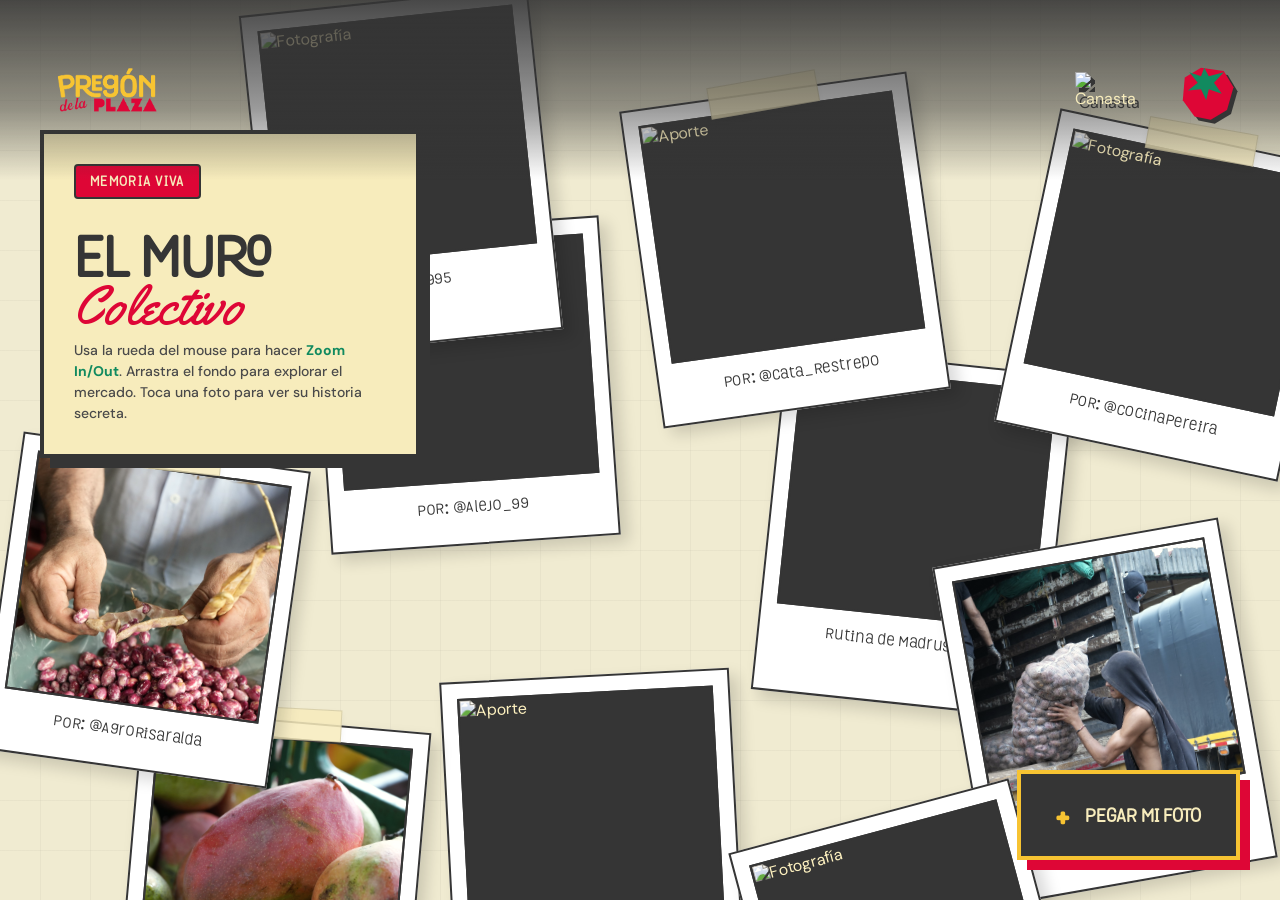
==== commit bd16f3cf: "fix: varias cosas" ====
--- a/galeria.html
+++ b/galeria.html
@@ -19,7 +19,7 @@
   <div class="nav-actions">
   
   <a href="galeria.html" class="btn-muro-nav" aria-label="Ir al muro colectivo">
-    <img src="imagenes/canasta-icono.png" alt="Canasta" class="icono-canasta">
+    <img src="IMAGENES/canasta-icono.png" alt="Canasta" class="icono-canasta">
   </a>
   
   <button class="fruit-trigger" id="menuTrigger" aria-label="Abrir menú">
@@ -42,7 +42,7 @@
           <p class="menu-desc">La memoria visual y el bullicio de nuestros mercados, guardados pa' que no se pierdan.</p>
         </div>
         <div class="hover-tiles">
-          <img src="imagenes/Carga 1 (Grande).JPG" class="tile tile-1" alt="Archivo visual">
+          <img src="imagenes/NIña (Grande).JPG" class="tile tile-1" alt="Archivo visual">
           <img src="imagenes/Carga 1 (Grande).JPG" class="tile tile-2" alt="Documentación">
           <img src="imagenes/Hojas (Grande).JPG" class="tile tile-3" alt="Saberes">
         </div>
@@ -86,9 +86,9 @@
           <p class="menu-desc">Los tres pelados apasionados por recoger y contar la memoria de nuestra tierra.</p>
         </div>
         <div class="hover-tiles">
-          <img src="imagenes/Canasta 1 (Grande).JPG" class="tile tile-1" alt="Equipo 1">
-          <img src="imagenes/Frijol manos (Grande).JPG" class="tile tile-2" alt="Equipo 2">
-          <img src="imagenes/Carro (Grande).JPG" class="tile tile-3" alt="Equipo 3">
+          <img src="IMAGENES/fotos editadas/platano2.jpg" class="tile tile-1" alt="Equipo 1">
+          <img src="IMAGENES/Wilmer.JPG" class="tile tile-2" alt="Equipo 2">
+          <img src="IMAGENES/Salome.JPG" class="tile tile-3" alt="Equipo 3">
         </div>
       </li>
       <li class="menu-item">
@@ -120,40 +120,40 @@
  <div class="muro-contenido-scalable" id="muroContenido">
       
       <div class="card-foto-fanzine item-click-3d" style="top: 45%; left: 45%; transform: rotate(-4deg);"
-           data-img="imagenes/Papa y canasta (Grande).JPG" data-autor="@Alejo_99" data-bg="bg-yellow" data-text-color="text-carbon"
+           data-img="imagenes/Papa y canasta.JPG" data-autor="@Alejo_99" data-bg="bg-yellow" data-text-color="text-carbon"
            data-nota="El mejor bloque para mercar los domingos en La Minorista. El fiado y la buena charla nunca fallan en el puesto de papas.">
           <div class="cinta-masking"></div>
-          <div class="card-frame"><img src="imagenes/Papa y canasta (Grande).JPG" alt="Aporte" style="pointer-events: none; user-select: none;"></div>
+          <div class="card-frame"><img src="imagenes/Papa y canasta.JPG" alt="Aporte" style="pointer-events: none; user-select: none;"></div>
           <span class="card-author">POR: @Alejo_99</span>
       </div>
 
       <div class="card-foto-fanzine item-click-3d polaroid-style" style="top: 48%; left: 52%; transform: rotate(6deg);"
-           data-img="imagenes/cajas moradas (Grande).JPG" data-autor="Don Arturo" data-bg="bg-bone" data-text-color="text-carbon"
+           data-img="imagenes/cajas moradas.JPG" data-autor="Don Arturo" data-bg="bg-bone" data-text-color="text-carbon"
            data-nota="A las 3:30 AM esto es un hervidero de berracos. Las cajas moradas cargadas de fruta fresca listas para inundar los barrios.">
-          <div class="card-frame"><img src="imagenes/cajas moradas (Grande).JPG" alt="Aporte" style="pointer-events: none; user-select: none;"></div>
+          <div class="card-frame"><img src="imagenes/cajas moradas.JPG" alt="Aporte" style="pointer-events: none; user-select: none;"></div>
           <span class="card-author accent-script">Rutina de Madrugada</span>
       </div>
 
       <div class="card-foto-fanzine item-click-3d" style="top: 42%; left: 50%; transform: rotate(-8deg);"
-           data-img="imagenes/Hojas (Grande).JPG" data-autor="@Cata_Restrepo" data-bg="bg-bone" data-text-color="text-carbon"
+           data-img="imagenes/Hojas.JPG" data-autor="@Cata_Restrepo" data-bg="bg-bone" data-text-color="text-carbon"
            data-nota="El olor a hierba buena, ruda y campo limpio que baja de la serranía directamente a la galería de Santa Rosa de Cabal.">
           <div class="cinta-masking"></div>
-          <div class="card-frame"><img src="imagenes/Hojas (Grande).JPG" alt="Aporte" style="pointer-events: none; user-select: none;"></div>
+          <div class="card-frame"><img src="imagenes/Hojas.JPG" alt="Aporte" style="pointer-events: none; user-select: none;"></div>
           <span class="card-author">POR: @Cata_Restrepo</span>
       </div>
 
       <div class="card-foto-fanzine item-click-3d polaroid-style" style="top: 55%; left: 47%; transform: rotate(-3deg);"
-           data-img="imagenes/Carga 1 (Grande).JPG" data-autor="Archivo Barrio" data-bg="bg-yellow" data-text-color="text-carbon"
+           data-img="imagenes/Niña (Grande).JPG" data-autor="Archivo Barrio" data-bg="bg-yellow" data-text-color="text-carbon"
            data-nota="La plaza tiene rostros de herencia. Hijos y nietos de caseros que hoy custodian los pasillos con el mismo orgullo campesino.">
-          <div class="card-frame"><img src="imagenes/Carga 1 (Grande).JPG" alt="Aporte" style="pointer-events: none; user-select: none;"></div>
+          <div class="card-frame"><img src="imagenes/Niña (Grande).JPG" alt="Aporte" style="pointer-events: none; user-select: none;"></div>
           <span class="card-author accent-script">Nuestra Herencia</span>
       </div>
 
       <div class="card-foto-fanzine item-click-3d" style="top: 43%; left: 56%; transform: rotate(12deg);"
-           data-img="imagenes/Tomate (Grande).JPG" data-autor="@CocinaPereira" data-bg="bg-bone" data-text-color="text-carbon"
+           data-img="imagenes/Tomate.JPG" data-autor="@CocinaPereira" data-bg="bg-bone" data-text-color="text-carbon"
            data-nota="El rojo más vivo siempre está en Impala. Directo del cultivo a la olla del sancocho.">
           <div class="cinta-masking"></div>
-          <div class="card-frame"><img src="imagenes/Tomate (Grande).JPG" alt="Fotografía" style="pointer-events: none; user-select: none;"></div>
+          <div class="card-frame"><img src="imagenes/Tomate.JPG" alt="Fotografía" style="pointer-events: none; user-select: none;"></div>
           <span class="card-author">POR: @CocinaPereira</span>
       </div>
 
@@ -173,9 +173,9 @@
       </div>
 
       <div class="card-foto-fanzine item-click-3d polaroid-style" style="top: 40%; left: 44%; transform: rotate(-6deg);"
-           data-img="imagenes/Papas y cajas (Grande).JPG" data-autor="Sra. Carmenza" data-bg="bg-yellow" data-text-color="text-carbon"
+           data-img="imagenes/Papas y cajas.JPG" data-autor="Sra. Carmenza" data-bg="bg-yellow" data-text-color="text-carbon"
            data-nota="Mi puesto desde 1995. Aquí he visto crecer a mis nietos entre bultos y canastos.">
-          <div class="card-frame"><img src="imagenes/Papas y cajas (Grande).JPG" alt="Fotografía" style="pointer-events: none; user-select: none;"></div>
+          <div class="card-frame"><img src="imagenes/Papas y cajas.JPG" alt="Fotografía" style="pointer-events: none; user-select: none;"></div>
           <span class="card-author accent-script">Desde 1995</span>
       </div>
 
@@ -188,9 +188,9 @@
       </div>
 
       <div class="card-foto-fanzine item-click-3d polaroid-style" style="top: 58%; left: 52%; transform: rotate(-15deg);"
-           data-img="imagenes/cajas moradas (Grande).JPG" data-autor="Archivo Mercasa" data-bg="bg-yellow" data-text-color="text-carbon"
+           data-img="imagenes/cajas moradas.JPG" data-autor="Archivo Mercasa" data-bg="bg-yellow" data-text-color="text-carbon"
            data-nota="La geometría de la plaza. Todo tiene su orden invisible y perfecto.">
-          <div class="card-frame"><img src="imagenes/cajas moradas (Grande).JPG" alt="Fotografía" style="pointer-events: none; user-select: none;"></div>
+          <div class="card-frame"><img src="imagenes/cajas moradas.JPG" alt="Fotografía" style="pointer-events: none; user-select: none;"></div>
           <span class="card-author accent-script">Orden Oculto</span>
       </div>
 
@@ -252,4 +252,4 @@
 
 <script src="java.js"></script>
 </body>
-</html>
+</html>
--- a/style.css
+++ b/style.css
@@ -1,991 +1,3 @@
-/* ==============================
-   HERO CINEMATICO NOSOTROS
-   ============================== */
-.nosotros-cinematic-hero {
-  position: relative;
-  width: 100%;
-  min-height: 100vh;
-  height: 100vh;
-  padding: 140px 6vw 72px;
-  display: flex;
-  align-items: center;
-  justify-content: center;
-  overflow: hidden;
-  isolation: isolate;
-  border-bottom: 4px solid var(--carbon);
-  background: var(--carbon);
-}
-
-.cinematic-slider {
-  position: absolute;
-  inset: -3%;
-  z-index: 0;
-  transform: translate3d(0, 0, 0) scale(1.035);
-  transition: transform 900ms cubic-bezier(0.22, 0.61, 0.36, 1);
-  will-change: transform;
-}
-
-.cinematic-slide {
-  position: absolute;
-  inset: 0;
-  background-position: center;
-  background-size: cover;
-  opacity: 0;
-  transform: scale(1.05) translate3d(0, 0, 0);
-  animation: cinematicSlide 28s infinite;
-  will-change: opacity, transform;
-}
-
-.cinematic-slide::after {
-  content: "";
-  position: absolute;
-  inset: 0;
-  background: linear-gradient(120deg, rgba(var(--rgb-carbon), 0.18), rgba(var(--rgb-carbon), 0));
-}
-
-.slide-a {
-  background-image: url('imagenes/Frijol manos (Grande).JPG');
-  animation-delay: 0s;
-}
-
-.slide-b {
-  background-image: url('imagenes/Canasta 1 (Grande).JPG');
-  animation-delay: 7s;
-}
-
-.slide-c {
-  background-image: url('imagenes/Carga 2 (Grande).JPG');
-  animation-delay: 14s;
-}
-
-.slide-d {
-  background-image: url('imagenes/Hojas (Grande).JPG');
-  animation-delay: 21s;
-}
-
-@keyframes cinematicSlide {
-  0% {
-    opacity: 0;
-    transform: scale(1.05) translateX(0);
-  }
-  8%,
-  25% {
-    opacity: 1;
-  }
-  32%,
-  100% {
-    opacity: 0;
-    transform: scale(1.14) translateX(-2.5%);
-  }
-}
-
-.cinematic-overlay {
-  position: absolute;
-  inset: 0;
-  z-index: 1;
-  pointer-events: none;
-  background:
-    radial-gradient(circle at 50% 44%, rgba(var(--rgb-carbon), 0.1), rgba(var(--rgb-carbon), 0.62) 58%, rgba(var(--rgb-carbon), 0.82) 100%),
-    linear-gradient(180deg, rgba(var(--rgb-carbon), 0.36) 0%, rgba(var(--rgb-carbon), 0.3) 42%, rgba(var(--rgb-carbon), 0.78) 100%);
-}
-
-.cinematic-grid {
-  position: absolute;
-  inset: 0;
-  z-index: 2;
-  pointer-events: none;
-  opacity: 0.18;
-  background:
-    linear-gradient(rgba(var(--rgb-bone), 0.2) 1px, transparent 1px),
-    linear-gradient(90deg, rgba(var(--rgb-bone), 0.16) 1px, transparent 1px);
-  background-size: 64px 64px;
-  mask-image: linear-gradient(180deg, transparent 0%, #000 18%, #000 82%, transparent 100%);
-}
-
-.cinematic-content {
-  position: relative;
-  z-index: 4;
-  width: min(920px, 100%);
-  margin: 0 auto;
-  display: flex;
-  flex-direction: column;
-  align-items: center;
-  text-align: center;
-  color: var(--bone);
-}
-
-.cinematic-kicker {
-  display: inline-block;
-  font-family: var(--font-disp);
-  font-size: clamp(0.78rem, 1.3vw, 0.98rem);
-  color: var(--carbon);
-  background: var(--yellow);
-  border: 3px solid var(--carbon);
-  box-shadow: 6px 6px 0 var(--red);
-  padding: 9px 14px;
-  text-transform: uppercase;
-  letter-spacing: 0.04em;
-  opacity: 0;
-  transform: translateY(28px);
-  filter: blur(8px);
-  animation: cinematicTextIn 900ms 180ms cubic-bezier(0.22, 0.61, 0.36, 1) forwards;
-}
-
-.cinematic-title {
-  margin-top: 30px;
-  font-family: var(--font-disp);
-  font-size: clamp(58px, 10vw, 132px);
-  line-height: 0.84;
-  color: var(--bone);
-  text-transform: uppercase;
-  letter-spacing: 0;
-  text-shadow: 0 12px 40px rgba(0, 0, 0, 0.62);
-  opacity: 0;
-  transform: translateY(34px);
-  filter: blur(10px);
-  animation: cinematicTextIn 1s 360ms cubic-bezier(0.22, 0.61, 0.36, 1) forwards;
-}
-
-.cinematic-title span {
-  display: block;
-  color: var(--yellow);
-  font-family: var(--font-script);
-  font-weight: 400;
-  text-transform: none;
-  text-shadow: 0 10px 34px rgba(0, 0, 0, 0.7);
-}
-
-.cinematic-subtitle {
-  max-width: 700px;
-  margin-top: 28px;
-  color: #fff8dc;
-  font-family: var(--font-body);
-  font-size: clamp(1.05rem, 2.2vw, 1.42rem);
-  line-height: 1.48;
-  text-shadow: 0 8px 28px rgba(0, 0, 0, 0.72);
-  opacity: 0;
-  transform: translateY(30px);
-  filter: blur(8px);
-  animation: cinematicTextIn 1s 560ms cubic-bezier(0.22, 0.61, 0.36, 1) forwards;
-}
-
-.cinematic-cta {
-  position: relative;
-  display: inline-flex;
-  align-items: center;
-  justify-content: center;
-  min-height: 58px;
-  margin-top: 34px;
-  padding: 0 34px;
-  font-family: var(--font-disp);
-  font-size: 1.05rem;
-  font-weight: 700;
-  color: var(--bone);
-  background: var(--green);
-  border: 3px solid var(--carbon);
-  border-radius: 999px;
-  box-shadow: 8px 8px 0 var(--yellow), 0 18px 36px rgba(0, 0, 0, 0.32);
-  overflow: hidden;
-  transform: translateY(30px);
-  opacity: 0;
-  filter: blur(8px);
-  animation: cinematicTextIn 1s 760ms cubic-bezier(0.22, 0.61, 0.36, 1) forwards;
-  transition: transform 260ms cubic-bezier(0.25, 1, 0.5, 1), box-shadow 260ms ease, background 260ms ease, color 260ms ease;
-}
-
-.cinematic-cta::before {
-  content: "";
-  position: absolute;
-  inset: 0;
-  background: linear-gradient(110deg, transparent 0 34%, rgba(255, 255, 255, 0.26) 46%, transparent 58% 100%);
-  transform: translateX(-120%);
-  transition: transform 600ms cubic-bezier(0.25, 1, 0.5, 1);
-}
-
-.cinematic-cta:hover,
-.cinematic-cta:focus {
-  color: var(--carbon);
-  background: var(--yellow);
-  box-shadow: 10px 10px 0 var(--red), 0 22px 40px rgba(0, 0, 0, 0.36);
-  transform: translate(-3px, -3px);
-}
-
-.cinematic-cta:hover::before,
-.cinematic-cta:focus::before {
-  transform: translateX(120%);
-}
-
-.cinematic-cta:focus-visible {
-  outline: 3px solid var(--bone);
-  outline-offset: 6px;
-}
-
-@keyframes cinematicTextIn {
-  to {
-    opacity: 1;
-    transform: translateY(0);
-    filter: blur(0);
-  }
-}
-
-@media (max-width: 900px) {
-  .nosotros-cinematic-hero {
-    padding: 132px 5vw 64px;
-  }
-
-  .cinematic-grid {
-    background-size: 48px 48px;
-  }
-
-}
-
-@media (max-width: 560px) {
-  .nosotros-cinematic-hero {
-    min-height: 100svh;
-    height: 100svh;
-    padding: 118px 22px 48px;
-  }
-
-  .cinematic-title {
-    margin-top: 24px;
-    font-size: clamp(48px, 16vw, 72px);
-  }
-
-  .cinematic-subtitle {
-    margin-top: 22px;
-    font-size: 1rem;
-  }
-
-  .cinematic-cta {
-    width: 100%;
-    min-height: 54px;
-    margin-top: 28px;
-  }
-
-}
-
-@media (prefers-reduced-motion: reduce) {
-  .cinematic-slider,
-  .cinematic-slide,
-  .cinematic-kicker,
-  .cinematic-title,
-  .cinematic-subtitle,
-  .cinematic-cta {
-    animation: none;
-    transition: none;
-  }
-
-  .cinematic-slide {
-    opacity: 0;
-    transform: none;
-  }
-
-  .slide-a {
-    opacity: 1;
-  }
-
-  .cinematic-kicker,
-  .cinematic-title,
-  .cinematic-subtitle,
-  .cinematic-cta {
-    opacity: 1;
-    transform: none;
-    filter: none;
-  }
-}
-
-/* ==============================
-   HERO PREMIUM FUTURISTA
-   ============================== */
-
-/* --- CAPA BASE Y EFECTOS --- */
-.hero-premium {
-  position: relative;
-  width: 100vw;
-  min-height: 100vh;
-  height: 100vh;
-  overflow: hidden;
-  display: flex;
-  align-items: center;
-  justify-content: center;
-  background: linear-gradient(120deg, #232526 0%, #414345 100%);
-  z-index: 1;
-}
-.hero-premium-bg {
-  position: absolute;
-  inset: 0;
-  width: 100%;
-  height: 100%;
-  background: radial-gradient(ellipse at 60% 40%, rgba(247,236,188,0.12) 0%, rgba(17,138,95,0.08) 60%, transparent 100%);
-  z-index: 1;
-  pointer-events: none;
-  filter: blur(2px);
-}
-.hero-premium-particles {
-  position: absolute;
-  inset: 0;
-  z-index: 2;
-  pointer-events: none;
-}
-
-/* --- COLLAGE DE IMÁGENES Y MINI CARDS --- */
-.hero-premium-collage {
-  position: absolute;
-  inset: 0;
-  width: 100%;
-  height: 100%;
-  z-index: 3;
-  pointer-events: none;
-}
-.collage-img {
-  position: absolute;
-  border-radius: 1.5em;
-  box-shadow: 0 8px 32px #0005, 0 1.5px 24px #fff2;
-  object-fit: cover;
-  opacity: 0.92;
-  transition: filter 0.4s, transform 0.4s;
-  filter: brightness(1.08) saturate(1.1) blur(0.2px);
-  will-change: transform, filter;
-}
-.img-1 { width: 220px; height: 320px; left: 8vw; top: 12vh; animation: float1 8s ease-in-out infinite alternate; z-index: 4;}
-.img-2 { width: 180px; height: 180px; right: 10vw; top: 18vh; animation: float2 7s ease-in-out infinite alternate; z-index: 5;}
-.img-3 { width: 160px; height: 220px; left: 22vw; bottom: 10vh; animation: float3 9s ease-in-out infinite alternate; z-index: 4;}
-.img-4 { width: 200px; height: 140px; right: 18vw; bottom: 14vh; animation: float4 10s ease-in-out infinite alternate; z-index: 5;}
-@keyframes float1 { 0%{transform:translateY(0) scale(1);} 100%{transform:translateY(-24px) scale(1.06);} }
-@keyframes float2 { 0%{transform:translateY(0) scale(1);} 100%{transform:translateY(18px) scale(1.04);} }
-@keyframes float3 { 0%{transform:translateY(0) scale(1);} 100%{transform:translateY(-18px) scale(1.05);} }
-@keyframes float4 { 0%{transform:translateY(0) scale(1);} 100%{transform:translateY(22px) scale(1.03);} }
-.collage-img:hover {
-  filter: brightness(1.18) blur(0.5px) drop-shadow(0 0 24px #f7c33288);
-  transform: scale(1.07) rotate(-2deg);
-  z-index: 10;
-}
-.mini-card {
-  position: absolute;
-  min-width: 110px;
-  min-height: 60px;
-  background: rgba(53,53,53,0.65);
-  border-radius: 1.2em;
-  box-shadow: 0 4px 24px #0004;
-  color: var(--bone);
-  display: flex;
-  flex-direction: column;
-  align-items: center;
-  justify-content: center;
-  backdrop-filter: blur(8px) saturate(1.2);
-  font-family: var(--font-disp);
-  padding: 0.7em 1.2em;
-  opacity: 0.96;
-  animation: fadeInCard 1.2s 1.2s both;
-  z-index: 8;
-  border: 1.5px solid rgba(247,236,188,0.18);
-}
-.stat-1 { left: 13vw; bottom: 18vh; }
-.stat-2 { right: 14vw; top: 14vh; }
-.stat-num { font-size: 1.6em; font-weight: 700; color: var(--yellow);}
-.stat-label { font-size: 0.95em; color: #f7ecbc; opacity: 0.85; }
-@keyframes fadeInCard { from{opacity:0; transform:translateY(24px);} to{opacity:0.96; transform:translateY(0);} }
-
-/* --- BLOQUE GLASSMORPHISM Y TEXTO --- */
-.hero-premium-glass {
-  position: relative;
-  z-index: 10;
-  margin: 0 auto;
-  padding: 3.5em 2em 2.5em 2em;
-  max-width: 540px;
-  background: rgba(53,53,53,0.38);
-  border-radius: 2.2em;
-  box-shadow: 0 8px 48px #0007, 0 1.5px 24px #fff2;
-  backdrop-filter: blur(18px) saturate(1.2);
-  border: 1.5px solid rgba(247,236,188,0.13);
-  text-align: center;
-  animation: fadeInGlass 1.2s 0.5s cubic-bezier(.22,.61,.36,1) both;
-}
-@keyframes fadeInGlass { from{opacity:0; transform:translateY(40px);} to{opacity:1; transform:translateY(0);} }
-.hero-premium-title {
-  font-family: var(--font-disp);
-  font-size: 3.2rem;
-  color: var(--bone);
-  letter-spacing: -1.5px;
-  font-weight: 800;
-  margin-bottom: 0.3em;
-  text-shadow: 0 6px 32px #0008, 0 1.5px 24px #fff2;
-  animation: fadeInTitle 1.2s 0.7s both;
-}
-@keyframes fadeInTitle { from{opacity:0; transform:scale(0.95);} to{opacity:1; transform:scale(1);} }
-.hero-premium-subtitle {
-  font-family: var(--font-body);
-  font-size: 1.25rem;
-  color: #e0dbd1;
-  font-weight: 400;
-  margin-bottom: 2.2em;
-  letter-spacing: 0.01em;
-  opacity: 0.92;
-  animation: fadeInTitle 1.2s 1s both;
-}
-
-/* --- ACCIONES Y BOTONES --- */
-.hero-premium-actions {
-  display: flex;
-  gap: 1.2em;
-  justify-content: center;
-  flex-wrap: wrap;
-  margin-top: 1.2em;
-}
-.btn-premium {
-  display: inline-block;
-  font-family: var(--font-disp);
-  font-size: 1.1rem;
-  font-weight: 700;
-  padding: 0.9em 2.3em;
-  border-radius: 2em;
-  background: linear-gradient(90deg, var(--green), var(--yellow));
-  color: #fff;
-  box-shadow: 0 2px 16px #0f8a5f33;
-  letter-spacing: 0.04em;
-  border: none;
-  outline: none;
-  cursor: pointer;
-  transition: background 0.22s, transform 0.22s, box-shadow 0.22s, color 0.22s;
-  position: relative;
-  overflow: hidden;
-}
-.btn-premium:hover, .btn-premium:focus {
-  background: linear-gradient(90deg, var(--yellow), var(--green));
-  color: var(--carbon);
-  transform: translateY(-3px) scale(1.04);
-  box-shadow: 0 6px 32px #0f8a5f55;
-}
-.btn-premium.btn-outline {
-  background: rgba(247,236,188,0.08);
-  color: var(--yellow);
-  border: 2px solid var(--yellow);
-  box-shadow: 0 2px 16px #f7c33233;
-}
-.btn-premium.btn-outline:hover, .btn-premium.btn-outline:focus {
-  background: var(--yellow);
-  color: var(--carbon);
-  border-color: var(--yellow);
-}
-
-/* --- RESPONSIVE --- */
-@media (max-width: 900px) {
-  .collage-img { width: 120px !important; height: 120px !important; }
-  .img-1 { left: 4vw; top: 10vh;}
-  .img-2 { right: 6vw; top: 16vh;}
-  .img-3 { left: 12vw; bottom: 8vh;}
-  .img-4 { right: 10vw; bottom: 10vh;}
-  .hero-premium-glass { max-width: 95vw; }
-}
-@media (max-width: 600px) {
-  .hero-premium-title { font-size: 2rem; }
-  .hero-premium-glass { padding: 2em 0.5em 1.5em 0.5em; }
-  .mini-card { min-width: 80px; min-height: 40px; font-size: 0.9em;}
-}
-/* ==============================
-   HERO PREMIUM EDITORIAL (NOSOTROS)
-   ============================== */
-.hero-premium {
-  min-height: 100vh;
-  height: auto;
-  width: 100%;
-  padding: 170px 6vw 72px;
-  align-items: stretch;
-  justify-content: stretch;
-  background:
-    linear-gradient(90deg, rgba(var(--rgb-carbon), 0.96) 0%, rgba(var(--rgb-carbon), 0.88) 42%, rgba(var(--rgb-carbon), 0.48) 100%),
-    url('imagenes/Carga 2 (Grande).JPG') center/cover;
-  border-bottom: 4px solid var(--carbon);
-  isolation: isolate;
-}
-
-.hero-premium::before {
-  content: "";
-  position: absolute;
-  inset: 0;
-  z-index: 1;
-  pointer-events: none;
-  background:
-    linear-gradient(135deg, transparent 0 46%, rgba(var(--rgb-yellow), 0.9) 46% 48%, transparent 48% 100%),
-    radial-gradient(circle at 16% 22%, rgba(var(--rgb-red), 0.28), transparent 24%),
-    radial-gradient(circle at 86% 76%, rgba(var(--rgb-green), 0.34), transparent 28%);
-  mix-blend-mode: screen;
-  opacity: 0.72;
-}
-
-.hero-premium-bg {
-  background:
-    linear-gradient(rgba(var(--rgb-carbon), 0.34) 2px, transparent 2px),
-    linear-gradient(90deg, rgba(var(--rgb-bone), 0.12) 2px, transparent 2px);
-  background-size: 58px 58px;
-  filter: none;
-  opacity: 0.2;
-}
-
-.hero-premium-shell {
-  position: relative;
-  z-index: 10;
-  width: min(1220px, 100%);
-  margin: 0 auto;
-  display: grid;
-  grid-template-columns: minmax(0, 0.92fr) minmax(420px, 1.08fr);
-  gap: 52px;
-  align-items: center;
-}
-
-.hero-premium-glass {
-  margin: 0;
-  max-width: 650px;
-  padding: 0;
-  background: transparent;
-  border: 0;
-  border-radius: 0;
-  box-shadow: none;
-  backdrop-filter: none;
-  text-align: left;
-}
-
-.hero-premium-kicker {
-  display: inline-block;
-  font-family: var(--font-disp);
-  font-size: 0.94rem;
-  color: var(--carbon);
-  background: var(--yellow);
-  border: 3px solid var(--carbon);
-  box-shadow: 6px 6px 0 var(--red);
-  padding: 9px 14px;
-  text-transform: uppercase;
-  letter-spacing: 0.04em;
-}
-
-.hero-premium-title {
-  margin: 28px 0 0;
-  font-size: 5.4rem;
-  line-height: 0.88;
-  letter-spacing: 0;
-  text-transform: uppercase;
-  text-shadow: 0 8px 28px rgba(0, 0, 0, 0.45);
-}
-
-.hero-premium-title span {
-  display: block;
-  color: var(--yellow);
-  font-family: var(--font-script);
-  font-weight: 400;
-  text-transform: none;
-}
-
-.hero-premium-subtitle {
-  max-width: 560px;
-  margin: 26px 0 0;
-  color: #fff8dc;
-  font-size: 1.28rem;
-  line-height: 1.48;
-}
-
-.hero-premium-stats {
-  display: grid;
-  grid-template-columns: repeat(3, minmax(0, 1fr));
-  gap: 12px;
-  margin-top: 32px;
-  max-width: 590px;
-}
-
-.mini-card {
-  position: static;
-  min-width: 0;
-  min-height: 104px;
-  align-items: flex-start;
-  justify-content: space-between;
-  padding: 16px;
-  color: var(--carbon);
-  background: var(--bone);
-  border: 3px solid var(--carbon);
-  border-radius: 0;
-  box-shadow: 7px 7px 0 rgba(var(--rgb-carbon), 0.75);
-  backdrop-filter: none;
-  animation: fadeInCard 1s 0.45s both;
-}
-
-.stat-2 {
-  background: var(--green);
-  color: var(--bone);
-  box-shadow: 7px 7px 0 var(--yellow);
-}
-
-.stat-3 {
-  background: var(--red);
-  color: var(--bone);
-  box-shadow: 7px 7px 0 var(--green);
-}
-
-.stat-num {
-  font-size: 2.05rem;
-  line-height: 0.9;
-  color: inherit;
-}
-
-.stat-label {
-  max-width: 110px;
-  font-size: 0.92rem;
-  line-height: 1.15;
-  color: inherit;
-  opacity: 0.9;
-}
-
-.hero-premium-actions {
-  justify-content: flex-start;
-  margin-top: 32px;
-}
-
-.btn-premium {
-  border-radius: 999px;
-  border: 3px solid var(--carbon);
-  background: var(--green);
-  color: var(--bone);
-  box-shadow: 7px 7px 0 var(--yellow);
-}
-
-.btn-premium:hover,
-.btn-premium:focus {
-  background: var(--yellow);
-  color: var(--carbon);
-  box-shadow: 9px 9px 0 var(--red);
-}
-
-.btn-premium.btn-outline {
-  background: var(--bone);
-  color: var(--carbon);
-  border: 3px solid var(--carbon);
-  box-shadow: 7px 7px 0 var(--green);
-}
-
-.btn-premium.btn-outline:hover,
-.btn-premium.btn-outline:focus {
-  background: var(--red);
-  color: var(--bone);
-  border-color: var(--carbon);
-}
-
-.hero-premium-collage {
-  position: relative;
-  inset: auto;
-  width: 100%;
-  height: min(650px, 68vh);
-  min-height: 540px;
-  pointer-events: auto;
-}
-
-.collage-img {
-  display: block;
-  overflow: hidden;
-  border: 4px solid var(--carbon);
-  border-radius: 0;
-  background: var(--bone);
-  box-shadow: 14px 14px 0 var(--yellow), 0 18px 42px rgba(0, 0, 0, 0.34);
-  opacity: 1;
-  filter: none;
-}
-
-.collage-img img {
-  width: 100%;
-  height: 100%;
-  object-fit: cover;
-  filter: saturate(1.12) contrast(1.04);
-}
-
-.collage-img figcaption {
-  position: absolute;
-  left: 12px;
-  bottom: 12px;
-  padding: 7px 11px;
-  font-family: var(--font-disp);
-  font-size: 0.9rem;
-  text-transform: uppercase;
-  color: var(--carbon);
-  background: var(--bone);
-  border: 2px solid var(--carbon);
-}
-
-.img-1 {
-  width: 48%;
-  height: 68%;
-  left: 6%;
-  top: 8%;
-  animation: float1 8s ease-in-out infinite alternate;
-  z-index: 4;
-}
-
-.img-2 {
-  width: 32%;
-  height: 33%;
-  right: 7%;
-  top: 0;
-  transform: rotate(3deg);
-  animation: float2 7s ease-in-out infinite alternate;
-  z-index: 5;
-}
-
-.img-3 {
-  width: 30%;
-  height: 34%;
-  left: 0;
-  bottom: 4%;
-  transform: rotate(-4deg);
-  box-shadow: 12px 12px 0 var(--green), 0 18px 42px rgba(0, 0, 0, 0.28);
-  animation: float3 9s ease-in-out infinite alternate;
-  z-index: 6;
-}
-
-.img-4 {
-  width: 49%;
-  height: 43%;
-  right: 0;
-  bottom: 8%;
-  box-shadow: 14px 14px 0 var(--red), 0 18px 42px rgba(0, 0, 0, 0.3);
-  animation: float4 10s ease-in-out infinite alternate;
-  z-index: 4;
-}
-
-.hero-premium .img-1 { width: 48% !important; height: 68% !important; }
-.hero-premium .img-2 { width: 32% !important; height: 33% !important; }
-.hero-premium .img-3 { width: 30% !important; height: 34% !important; }
-.hero-premium .img-4 { width: 49% !important; height: 43% !important; }
-
-.collage-img:hover {
-  filter: none;
-  transform: translate(-5px, -5px) rotate(-1deg);
-  z-index: 12;
-}
-
-.hero-premium-ribbon {
-  position: absolute;
-  right: 8%;
-  top: 45%;
-  z-index: 9;
-  padding: 12px 18px;
-  font-family: var(--font-disp);
-  font-size: 1rem;
-  text-transform: uppercase;
-  color: var(--carbon);
-  background: var(--yellow);
-  border: 3px solid var(--carbon);
-  box-shadow: 7px 7px 0 var(--red);
-  transform: rotate(-3deg);
-}
-
-@media (max-width: 980px) {
-  .hero-premium {
-    padding: 150px 5vw 64px;
-  }
-
-  .hero-premium-shell {
-    grid-template-columns: 1fr;
-    gap: 44px;
-  }
-
-  .hero-premium-title {
-    font-size: 4.2rem;
-  }
-
-  .hero-premium-collage {
-    height: 620px;
-  }
-}
-
-@media (max-width: 640px) {
-  .hero-premium {
-    padding: 132px 22px 54px;
-  }
-
-  .hero-premium-title {
-    font-size: 3rem;
-  }
-
-  .hero-premium-subtitle {
-    font-size: 1.05rem;
-  }
-
-  .hero-premium-stats {
-    grid-template-columns: 1fr;
-  }
-
-  .mini-card {
-    min-height: 82px;
-  }
-
-  .hero-premium-actions {
-    align-items: stretch;
-    flex-direction: column;
-  }
-
-  .btn-premium {
-    text-align: center;
-    width: 100%;
-  }
-
-  .hero-premium-collage {
-    height: auto;
-    min-height: 0;
-    display: grid;
-    grid-template-columns: 1fr 1fr;
-    gap: 14px;
-  }
-
-  .hero-premium .collage-img {
-    position: relative;
-    inset: auto;
-    width: 100% !important;
-    height: auto !important;
-    aspect-ratio: 1 / 1.12;
-    transform: none;
-    animation: none;
-    box-shadow: 8px 8px 0 var(--yellow);
-  }
-
-  .hero-premium .img-1 {
-    grid-column: 1 / -1;
-    aspect-ratio: 1.45 / 1;
-  }
-
-  .hero-premium-ribbon {
-    position: relative;
-    top: auto;
-    right: auto;
-    grid-column: 1 / -1;
-    text-align: center;
-    transform: none;
-  }
-}
-
-/* =============================
-   HERO INTERNO PREMIUM (NOSOTROS)
-   ============================= */
-.hero-interna {
-  position: relative;
-  width: 100%;
-  min-height: 100vh;
-  height: 100vh;
-  display: flex;
-  align-items: center;
-  justify-content: center;
-  overflow: hidden;
-}
-
-.hero-interna-bg {
-  position: absolute;
-  inset: 0;
-  width: 100%;
-  height: 100%;
-  background-image: url('imagenes/Frijol manos (Grande).JPG'); /* Cambia la ruta si lo deseas */
-  background-size: cover;
-  background-position: center;
-  background-repeat: no-repeat;
-  z-index: 1;
-  will-change: transform, filter;
-  transition: transform 8s cubic-bezier(.22,.61,.36,1), filter 1.5s;
-  animation: heroZoom 18s ease-in-out infinite alternate;
-}
-
-@keyframes heroZoom {
-  0% { transform: scale(1) translateY(0); filter: brightness(1); }
-  100% { transform: scale(1.08) translateY(-2%); filter: brightness(1.08); }
-}
-
-.hero-interna-overlay {
-  position: absolute;
-  inset: 0;
-  width: 100%;
-  height: 100%;
-  background: rgba(30,30,30,0.62);
-  z-index: 2;
-  pointer-events: none;
-  transition: background 0.6s;
-}
-
-.hero-interna-content {
-  position: relative;
-  z-index: 3;
-  text-align: center;
-  color: var(--bone);
-  width: 100%;
-  max-width: 700px;
-  margin: 0 auto;
-  opacity: 0;
-  transform: translateY(40px);
-  animation: heroFadeIn 1.2s 0.2s cubic-bezier(.22,.61,.36,1) forwards;
-}
-
-@keyframes heroFadeIn {
-  to {
-    opacity: 1;
-    transform: translateY(0);
-  }
-}
-
-.hero-interna-title {
-  font-size: 2.5rem;
-  font-family: var(--font-disp);
-  font-weight: 800;
-  letter-spacing: -1px;
-  margin-bottom: 0.5em;
-  text-shadow: 0 4px 24px #0007;
-  animation: heroTextMove 1.2s 0.4s cubic-bezier(.22,.61,.36,1) both;
-}
-
-@keyframes heroTextMove {
-  from { opacity: 0; transform: translateY(40px);}
-  to { opacity: 1; transform: translateY(0);}
-}
-
-.hero-interna-subtitle {
-  font-size: 1.25rem;
-  font-family: var(--font-body);
-  font-weight: 400;
-  color: #e0dbd1;
-  margin-bottom: 2em;
-  letter-spacing: 0.01em;
-  opacity: 0.92;
-  animation: heroTextMove 1.2s 0.7s cubic-bezier(.22,.61,.36,1) both;
-}
-
-.hero-interna-btn {
-  display: inline-block;
-  background: var(--green);
-  color: #fff;
-  font-family: var(--font-disp);
-  font-weight: 700;
-  font-size: 1.1rem;
-  padding: 0.9em 2.3em;
-  border-radius: 2em;
-  text-decoration: none;
-  box-shadow: 0 2px 16px #0f8a5f33;
-  letter-spacing: 0.04em;
-  transition: background 0.22s, transform 0.22s, box-shadow 0.22s;
-  cursor: pointer;
-  border: none;
-  outline: none;
-  animation: heroTextMove 1.2s 1s cubic-bezier(.22,.61,.36,1) both;
-}
-
-.hero-interna-btn:hover,
-.hero-interna-btn:focus {
-  background: var(--green-dark);
-  transform: translateY(-3px) scale(1.04);
-  box-shadow: 0 6px 32px #0f8a5f55;
-}
-
-@media (max-width: 700px) {
-  .hero-interna-title { font-size: 2rem; }
-  .hero-interna-content { max-width: 95vw; }
-  .hero-interna-subtitle { font-size: 1.05rem; }
-  .hero-interna-btn { font-size: 1rem; padding: 0.8em 1.7em; }
-}
-@media (max-width: 480px) {
-  .hero-interna-title { font-size: 1.3rem; }
-  .hero-interna-subtitle { font-size: 0.98rem; }
-  .hero-interna-btn { font-size: 0.98rem; padding: 0.7em 1.2em; }
-}
 /* ===============================
    IDENTIDAD VISUAL & TOKENS
    =============================== */
@@ -993,8 +5,32 @@
    0. INSTALACIÓN DE FUENTES LOCALES
    =============================== */
 @font-face {
+  font-family: 'Flegri';
+  src: url('fonts/Flegri.ttf') format('truetype');
+  font-weight: normal;
+  font-style: normal;
+  font-display: swap;
+}
+
+@font-face {
   font-family: 'Grota Rounded';
-  src: url('font/zgrotarounded.otf') format('opentype');
+  src: url('font/zgrotarounded.otf') format('truetype');
+  font-weight: normal;
+  font-style: normal;
+  font-display: swap;
+}
+
+@font-face {
+  font-family: 'Pangram Sans';
+  src: url('font/PangramSans.ttf') format('truetype');
+  font-weight: normal;
+  font-style: normal;
+  font-display: swap;
+}
+
+@font-face {
+  font-family: 'GreatlyDEMO';
+  src: url('font/GreatlyDEMO.ttf') format('truetype');
   font-weight: normal;
   font-style: normal;
   font-display: swap;
@@ -1029,14 +65,19 @@
   /* Fuentes oficiales de la marca con fallbacks de Google Fonts para web */
   
   /* Grota Rounded / Flegri: Formas inusuales, cartelismo popular y solidez */
-  --font-disp: 'Grota Rounded', 'Fredoka', sans-serif; 
+  --font-disp: 'Grota Rounded', 'flegrei', 'Fredoka', sans-serif; 
   
   /* Pangram Sans: Base del sistema, lectura clara y neutral */
-  --font-body: 'DM Sans', sans-serif; 
+  --font-body: 'Pangram Sans', 'DM Sans', sans-serif; 
   
   /* Letra manual para acentos (La usamos en los "spans" divertidos) */
   --font-script: 'Yellowtail', cursive; 
-}
+
+  --font-special: 'flegrei', sans-serif;
+
+  --font-manuscrita: 'GreatlyDEMO', serif;
+
+  }
 
 /* ===========
    RESET CSS
@@ -1089,19 +130,19 @@
 
 /* 1. Cursor por defecto en toda la página (El Banano) */
 body {
-  cursor: url('imagenes/banano-cursor.png') 2 2, auto;
+  cursor: url('IMAGENES/banano-cursor.png') 2 2, auto;
 }
 
 /* 2. Cursor interactivo para enlaces y botones (La Piña) */
 a, button, .menu-item, .fanzine-wrapper, .abundancia-card {
   /* Ponemos "pointer" al final por si la imagen falla, el navegador use la manito normal */
-  cursor: url('imagenes/pina-cursor.png') 16 16, pointer !important;
+  cursor: url('IMAGENES/pina-cursor.png') 16 16, pointer !important;
 }
 
 /* 3. Cursor alternativo para textos o elementos específicos (El Limón) */
 p, h1, h2, h3, .texto-informativo {
   /* Opcional: Si quieres que el texto cambie al limón cuando lo vayas a leer */
-  cursor: url('imagenes/limon-cursor.png') 16 16, text;
+  cursor: url('IMAGENES/limon-cursor.png') 16 16, text;
 }
 /* 4. Cursor de cruz/exploración (La Fresa) */
 .abundancia-card, 
@@ -1109,7 +150,7 @@
 .postal-card,
 .fresa-cursor {
   /* Ponemos el punto de interacción en el centro de la fresa (16 16) */
-  cursor: url('imagenes/fresa-cursor.png') 16 16, crosshair !important;
+  cursor: url('IMAGENES/fresa-cursor.png') 16 16, crosshair !important;
 }
 
 /* =============================
@@ -1139,9 +180,6 @@
 .text-bone { color: var(--bone) !important; }
 .bg-carbon { background-color: var(--carbon); }
 .bg-bone { background-color: var(--bone); }
-.bg-green { background-color: var(--green); }
-.bg-yellow { background-color: var(--yellow); }
-.bg-red { background-color: var(--red); }
 .outline-text-bone { 
   -webkit-text-stroke: 1.5px var(--bone); 
   color: transparent; 
@@ -1464,7 +502,7 @@
 }
 
 .hero-script {
-  font-family: var(--font-script);
+  font-family: var(--font-manuscrita);
   font-size: clamp(60px, 9vw, 110px);
   color: var(--red);
   text-transform: lowercase;
@@ -1475,6 +513,7 @@
 
 .hero-highlight {
   color: var(--bone);
+  font-family: var(--font-special);
 }
 
 .hero-body {
@@ -1803,7 +842,7 @@
    TARJETA ROJA (ÚNETE)
    ================== */
 .unete-tag {
-  font-family: var(--font-body); 
+  font-family: var(--font); 
   font-size: 45px; 
   line-height: 0.9;
   color: var(--carbon); 
@@ -2096,7 +1135,7 @@
    ============================================ */
 
 .productos-editorial {
-  padding: 120px 40px 0;
+  padding: 80px 40px 0;
   background: var(--bone); 
   border-bottom: 2px solid var(--carbon);
 }
@@ -2158,7 +1197,7 @@
 .vertical-text {
   position: absolute;
   font-family: var(--font-disp);
-  font-size: 8vw; 
+  font-size: 10vw; 
   color: rgba(var(--rgb-carbon), 0.15);
   transform: rotate(-90deg);
   white-space: nowrap;
@@ -3042,7 +2081,7 @@
   box-shadow: 0 40px 80px rgba(0,0,0,0.5);
   overflow: hidden;
   /* Aquí entra tu fresita para explorar */
-  cursor: url('imagenes/fresa-cursor.png') 16 16, crosshair !important;
+  cursor: url('IMAGENES/fresa-cursor.png') 16 16, crosshair !important;
 }
 
 .visor-img {
@@ -3324,7 +2363,7 @@
 
 /* --- Hero (El Cine) --- */
 .narrativas-page-hero {
-  background: var(--carbon) url('imagenes/Frijol manos (Grande).JPG') center/cover;
+  background: var(--carbon) url('IMAGENES/Frijol manos (Grande).JPG') center/cover;
   background-blend-mode: multiply; /* Oscurece la imagen para que resalte el texto */
   min-height: 80vh;
   display: flex;
@@ -3671,7 +2710,7 @@
   box-shadow: 20px 20px 0px rgba(0,0,0,0.5);
   filter: grayscale(80%) contrast(1.2);
   transition: filter 0.5s ease;
-  cursor: url('imagenes/fresa-cursor.png') 16 16, crosshair !important;
+  cursor: url('IMAGENES/fresa-cursor.png') 16 16, crosshair !important;
 }
 
 .cine-visual-side:hover .cine-poster-img {
@@ -4065,6 +3104,126 @@
 }
 
 /* ============================================
+   SECCIÓN TIENDA (LA CHAZA DE RECUERDOS)
+   ============================================ */
+.tienda-hero { 
+  padding: 160px 40px 80px; 
+  text-align: center; 
+  background: var(--carbon); 
+  border-bottom: 6px dashed var(--yellow); 
+}
+.tienda-title { 
+  font-family: var(--font-disp); 
+  font-size: clamp(60px, 8vw, 120px); 
+  text-transform: uppercase; 
+  line-height: 0.85; 
+  color: var(--bone); 
+  margin-bottom: 20px;
+}
+.tienda-intro { 
+  font-size: 20px; 
+  max-width: 650px; 
+  margin: 0 auto; 
+  color: rgba(var(--rgb-bone), 0.8); 
+  line-height: 1.6; 
+}
+
+.productos-grid-wrap { 
+  background: var(--bone); 
+  padding: 100px 40px; 
+}
+.productos-grid { 
+  display: grid; 
+  grid-template-columns: repeat(auto-fit, minmax(350px, 1fr)); 
+  gap: 50px; 
+  max-width: 1400px; 
+  margin: 0 auto; 
+}
+
+/* Tarjeta del Producto */
+.producto-card { 
+  background: #fff; 
+  border: 4px solid var(--carbon); 
+  box-shadow: 15px 15px 0px var(--carbon); 
+  display: flex; 
+  flex-direction: column; 
+  transition: transform 0.4s ease, box-shadow 0.4s ease; 
+  cursor: url('imagenes/pina-cursor.png') 16 16, pointer !important;
+}
+
+.producto-card:hover { 
+  transform: translateY(-10px); 
+  box-shadow: 20px 20px 0px var(--red); 
+}
+
+/* El truco de la foto estilo serigrafía */
+.producto-img-wrap { 
+  border-bottom: 4px solid var(--carbon); 
+  height: 350px; 
+  overflow: hidden; 
+  position: relative; 
+}
+
+.producto-img { 
+  width: 100%; 
+  height: 100%; 
+  object-fit: cover; 
+  mix-blend-mode: multiply; 
+  filter: grayscale(100%) contrast(1.2); 
+  transition: all 0.5s ease; 
+}
+
+.producto-card:hover .producto-img { 
+  mix-blend-mode: normal; 
+  filter: grayscale(0%); 
+  transform: scale(1.05); 
+}
+
+.producto-info { 
+  padding: 35px 30px; 
+  display: flex; 
+  flex-direction: column; 
+  flex-grow: 1; 
+}
+
+.producto-nombre { 
+  font-family: var(--font-disp); 
+  font-size: 32px; 
+  color: var(--carbon); 
+  margin-bottom: 15px; 
+  line-height: 1; 
+  text-transform: uppercase; 
+}
+
+.producto-desc { 
+  color: var(--carbon-light); 
+  margin-bottom: 30px; 
+  line-height: 1.5; 
+  flex-grow: 1; 
+}
+
+.producto-compra { 
+  display: flex; 
+  justify-content: space-between; 
+  align-items: center; 
+  border-top: 2px dashed rgba(var(--rgb-carbon), 0.2); 
+  padding-top: 25px; 
+}
+
+.producto-precio { 
+  font-family: var(--font-disp); 
+  font-size: 36px; 
+  color: var(--green); 
+}
+
+@media (max-width: 768px) {
+  .productos-grid { grid-template-columns: 1fr; }
+  .producto-img-wrap { height: 280px; }
+  .producto-compra { flex-direction: column; gap: 20px; align-items: stretch; }
+  .btn-carbon-hover { width: 100%; text-align: center; }
+}
+
+/* ============================================
    BOTÓN EL MURO (SOLO LA CANASTA)
    ============================================ */
 
@@ -4083,7 +3242,7 @@
   display: flex;
   align-items: center;
   justify-content: center;
-  cursor: url('imagenes/fresa-cursor.png') 16 16, pointer !important;
+  cursor: url('IMAGENES/fresa-cursor.png') 16 16, pointer !important;
 }
 
 /* Diseñamos la canasta para que haga juego con el tomate */
@@ -4385,417 +3544,514 @@
   transition: all 0.2s ease;
 }
 
+
 /* ============================================
-   PAGINA NOSOTROS
+   DIRECTORIO DE PLAZAS: CARPETAS Y POPUP MODAL
    ============================================ */
-.nosotros-page {
+
+.directorio-section {
+  padding: 100px 40px;
+  background-color: var(--bone);
+  border-top: 4px solid var(--carbon);
+}
+
+.directorio-container {
+  display: grid;
+  grid-template-columns: repeat(auto-fill, minmax(320px, 1fr));
+  gap: 40px;
+  max-width: 1400px;
+  margin: 0 auto;
+}
+
+/* --- La Tarjeta Carpeta --- */
+.plaza-folder-card {
+  background: var(--bone);
+  border: 4px solid var(--carbon);
+  box-shadow: 10px 10px 0px var(--carbon);
+  display: flex;
+  flex-direction: column;
+  transition: transform 0.4s cubic-bezier(0.175, 0.885, 0.32, 1.275), box-shadow 0.4s ease;
+}
+
+.plaza-folder-card:hover {
+  transform: translateY(-8px) rotate(0.5deg);
+  box-shadow: 15px 15px 0px var(--green); /* Cambia de sombra al pasar por encima */
+}
+
+.folder-img-wrap {
+  position: relative;
+  height: 230px;
+  border-bottom: 4px solid var(--carbon);
+  overflow: hidden;
+}
+
+.folder-img {
+  width: 100%; height: 100%; object-fit: cover;
+  filter: grayscale(40%);
+  transition: transform 0.6s ease, filter 0.6s ease;
+}
+
+.plaza-folder-card:hover .folder-img {
+  transform: scale(1.05);
+  filter: grayscale(0%);
+}
+
+.folder-badge {
+  position: absolute;
+  top: 15px; right: 15px;
+  font-family: var(--font-disp);
+  font-size: 12px; font-weight: 700;
+  padding: 4px 10px;
+  border: 2px solid var(--carbon);
+  box-shadow: 3px 3px 0px var(--carbon);
+  letter-spacing: 0.05em;
+}
+
+.folder-meta {
+  padding: 25px;
+  display: flex;
+  flex-direction: column;
+  flex-grow: 1;
+}
+
+.folder-title {
+  font-family: var(--font-disp);
+  font-size: 32px;
+  color: var(--carbon);
+  text-transform: uppercase;
+  line-height: 0.95;
+  margin-bottom: 15px;
+}
+
+.folder-desc {
+  font-family: var(--font-body);
+  font-size: 15px;
+  color: var(--carbon-light);
+  line-height: 1.5;
+  margin-bottom: 25px;
+  flex-grow: 1;
+}
+
+.btn-open-expediente {
+  font-family: var(--font-disp);
+  font-size: 14px; font-weight: 700;
+  color: var(--carbon);
+  text-align: left;
+  border-top: 2px dashed rgba(var(--rgb-carbon), 0.3);
+  padding-top: 15px;
+  width: 100%;
+}
+.btn-open-expediente:hover {
+  color: var(--red);
+}
+
+/* ============================================
+   EL POPUP MODAL (EL ARCHIVO DESCLASIFICADO)
+   ============================================ */
+.expediente-modal-overlay {
+  position: fixed; inset: 0;
+  background: rgba(var(--rgb-carbon), 0.96);
+  backdrop-filter: blur(8px);
+  z-index: 2000;
+  display: flex; align-items: center; justify-content: center;
+  opacity: 0; pointer-events: none;
+  transition: opacity 0.4s ease;
+}
+
+.expediente-modal-overlay.is-open {
+  opacity: 1; pointer-events: auto;
+}
+
+.expediente-modal-box {
+  background: var(--bone);
+  width: 95%; max-width: 1100px;
+  max-height: 85vh;
+  overflow-y: auto;
+  border: 4px solid var(--carbon);
+  box-shadow: 25px 25px 0px var(--carbon);
+  position: relative;
+  transform: translateY(40px);
+  transition: transform 0.4s cubic-bezier(0.25, 1, 0.5, 1);
+}
+
+.expediente-modal-overlay.is-open .expediente-modal-box {
+  transform: translateY(0);
+}
+
+/* Botón cerrar rudo */
+.modal-close-btn {
+  position: sticky; top: 0; float: right;
+  background: var(--red); color: var(--bone);
+  width: 50px; height: 50px;
+  font-size: 35px; line-height: 1;
+  border-left: 4px solid var(--carbon);
+  border-bottom: 4px solid var(--carbon);
+  z-index: 50;
+}
+.modal-close-btn:hover { background: var(--carbon); }
+
+/* Encabezado Documento */
+.modal-doc-header {
+  padding: 40px 50px 25px;
+  border-bottom: 4px solid var(--carbon);
+}
+.modal-doc-id {
+  font-family: monospace; font-weight: bold;
+  font-size: 13px; color: var(--red);
+  letter-spacing: 0.1em; display: block; margin-bottom: 10px;
+}
+.modal-doc-title {
+  font-family: var(--font-disp);
+  font-size: clamp(40px, 6vw, 75px);
+  line-height: 0.85; color: var(--carbon);
+  text-transform: uppercase;
+}
+.modal-doc-city {
+  font-family: var(--font-body); font-weight: 700;
+  font-size: 14px; color: var(--green);
+  letter-spacing: 0.1em; margin-top: 10px;
+}
+
+/* Cuerpo del reporte */
+.modal-doc-body { padding: 40px 50px; }
+
+.modal-top-row {
+  display: grid; grid-template-columns: 1.5fr 1fr;
+  gap: 30px; margin-bottom: 40px;
+}
+
+.modal-video-container {
+  border: 4px solid var(--carbon);
+  box-shadow: 8px 8px 0px var(--carbon);
+  aspect-ratio: 16 / 9;
+  background: #000; position: relative;
+}
+.video-iframe-holder { width: 100%; height: 100%; }
+.video-iframe-holder iframe { width: 100%; height: 100%; border: none; }
+
+.modal-fast-facts {
+  padding: 25px; border: 4px solid var(--carbon);
+}
+.modal-fast-facts h4 {
+  font-family: var(--font-disp); font-size: 16px;
+  letter-spacing: 0.1em; margin-bottom: 15px;
+}
+.facts-list {
+  list-style: none; display: flex; flex-direction: column; gap: 12px;
+}
+.facts-list li {
+  font-family: var(--font-body); font-size: 14px;
+  border-bottom: 1px dashed rgba(var(--rgb-bone), 0.2);
+  padding-bottom: 6px;
+}
+
+.modal-report-section h3, .modal-gallery-section h3 {
+  font-family: var(--font-disp); font-size: 24px;
+  border-bottom: 2px dashed var(--carbon);
+  padding-bottom: 10px; margin-bottom: 20px;
+}
+.modal-report-section p {
+  font-family: var(--font-body); font-size: 17px;
+  line-height: 1.6; margin-bottom: 40px;
+}
+
+/* Galería de Fotos internas */
+.modal-images-grid {
+  display: grid; grid-template-columns: repeat(3, 1fr); gap: 20px;
+}
+.modal-images-grid img {
+  width: 100%; height: 180px; object-fit: cover;
+  border: 3px solid var(--carbon);
+  filter: grayscale(30%);
+}
+
+/* Pie de documento */
+.modal-doc-footer {
+  padding: 30px 50px;
+  border-top: 4px solid var(--carbon);
+  display: flex; justify-content: space-between; align-items: center;
+  background: rgba(var(--rgb-carbon), 0.02);
+}
+.stamp-verified {
+  border: 3px solid var(--red); color: var(--red);
+  font-family: var(--font-disp); font-size: 16px;
+  font-weight: 700; padding: 6px 12px; transform: rotate(-4deg);
+}
+.btn-external-plaza {
+  font-family: var(--font-disp); font-size: 15px; font-weight: 700;
+  background: var(--green); color: var(--bone);
+  padding: 14px 28px; border: 3px solid var(--carbon);
+  box-shadow: 6px 6px 0px var(--carbon);
+}
+.btn-external-plaza:hover {
+  background: var(--yellow); color: var(--carbon);
+  transform: translate(-2px, -2px); box-shadow: 8px 8px 0px var(--carbon);
+}
+
+
+/* Responsive modal */
+@media (max-width: 850px) {
+  .modal-top-row { grid-template-columns: 1fr; }
+  .modal-doc-body, .modal-doc-header, .modal-doc-footer { padding: 25px 20px; }
+  .modal-images-grid { grid-template-columns: 1fr; }
+  .modal-doc-footer { flex-direction: column; gap: 25px; text-align: center; }
+}
+
+/* ==========================================================================
+   SECCIÓN SEPARADA: PLAZAS Y CALCULADORA INTERACTIVA DE MERCADO
+   ========================================================================== */
+.plazas-hero-compact {
+  padding: 160px 40px 60px;
+  text-align: center;
   background: var(--carbon);
+  border-bottom: 4px solid var(--carbon);
+}
+.plazas-page-title {
+  font-family: var(--font-disp);
+  font-size: clamp(60px, 9vw, 130px);
+  text-transform: uppercase;
+  color: var(--yellow);
+  line-height: 0.85;
+  margin: 15px 0;
+}
+.plazas-page-intro {
+  font-size: 19px;
+  max-width: 650px;
+  margin: 0 auto;
   color: var(--bone);
-  min-height: 100vh;
-}
-
-.nosotros-hero {
-  min-height: 100vh;
-  padding: 190px 6vw 80px;
+  line-height: 1.6;
+  opacity: 0.9;
+}
+
+/* Directorio de Plazas */
+.plazas-grid-section {
+  background: var(--carbon);
+  padding: 0 40px 100px 40px;
+}
+.plazas-directorio-grid {
   display: grid;
-  grid-template-columns: minmax(0, 1fr) minmax(320px, 0.78fr);
-  gap: 56px;
-  align-items: center;
+  grid-template-columns: repeat(auto-fit, minmax(280px, 1fr));
+  gap: 30px;
+  max-width: 1500px;
+  margin: 0 auto;
+}
+
+.plaza-card-brutal {
+  background: var(--bone);
+  border: 4px solid var(--carbon);
+  box-shadow: 12px 12px 0px var(--carbon);
   overflow: hidden;
-  background:
-    radial-gradient(circle at 12% 18%, rgba(var(--rgb-red), 0.24), transparent 28%),
-    linear-gradient(135deg, var(--carbon) 0%, var(--carbon-light) 100%);
-  border-bottom: 4px solid var(--carbon);
-}
-
-.nosotros-title {
-  font-family: var(--font-disp);
-  font-size: clamp(54px, 8vw, 124px);
-  line-height: 0.9;
-  max-width: 920px;
-  text-transform: uppercase;
-  margin-top: 28px;
-}
-
-.nosotros-lead {
-  max-width: 620px;
-  margin-top: 28px;
-  font-size: clamp(18px, 2vw, 26px);
-  line-height: 1.35;
-}
-
-.nosotros-hero-img-wrap {
-  border: 4px solid var(--carbon);
-  box-shadow: 18px 18px 0 var(--red);
-  transform: rotate(2deg);
-  background: var(--yellow);
+  position: relative;
+  transition: transform 0.4s cubic-bezier(0.25, 1, 0.5, 1), box-shadow 0.4s ease;
+}
+.plaza-card-brutal:hover {
+  transform: translate(-4px, -4px);
+  box-shadow: 18px 18px 0px var(--green);
+}
+
+.plaza-card-img-wrap {
+  width: 100%;
+  height: 480px; /* Fotos altas con mucha presencia */
+  position: relative;
   overflow: hidden;
 }
-
-.nosotros-hero-img {
+.plaza-card-img {
   width: 100%;
-  height: min(68vh, 680px);
+  height: 100%;
   object-fit: cover;
-  filter: saturate(1.1) contrast(1.02);
-}
-
-.nosotros-manifiesto {
-  position: relative;
-  min-height: 720px;
-  padding: clamp(120px, 10vw, 150px) 6vw clamp(70px, 7vw, 96px);
-  display: flex;
-  align-items: center;
-  overflow: hidden;
-  background:
-    linear-gradient(180deg, rgba(53, 53, 53, 0.72) 0%, rgba(247, 236, 188, 0.15) 21%, rgba(247, 236, 188, 0) 36%),
-    radial-gradient(circle at 66% 52%, rgba(var(--rgb-yellow), 0.28), transparent 34%),
-    linear-gradient(135deg, #f9efbd 0%, var(--bone) 48%, #f4e7aa 100%);
-  color: var(--carbon);
-  border-top: 4px solid var(--carbon);
-  border-bottom: 4px solid var(--carbon);
-  isolation: isolate;
-}
-
-.nosotros-manifiesto::before {
-  content: "";
+  filter: grayscale(40%) contrast(1.1);
+  transition: filter 0.4s ease, transform 0.6s ease;
+}
+.plaza-card-brutal:hover .plaza-card-img {
+  filter: grayscale(0%) contrast(1.1);
+  transform: scale(1.03);
+}
+
+.plaza-card-overlay {
   position: absolute;
   inset: 0;
-  z-index: -2;
-  pointer-events: none;
-  opacity: 0.12;
-  background-image:
-    linear-gradient(rgba(var(--rgb-carbon), 0.28) 1px, transparent 1px),
-    linear-gradient(90deg, rgba(var(--rgb-carbon), 0.18) 1px, transparent 1px);
-  background-size: 58px 58px;
-}
-
-.nosotros-manifiesto::after {
-  content: "";
-  position: absolute;
-  inset: 0;
-  z-index: -1;
-  pointer-events: none;
-  opacity: 0.18;
-  background-image:
-    radial-gradient(circle at 24% 72%, rgba(var(--rgb-red), 0.08), transparent 28%),
-    repeating-linear-gradient(0deg, rgba(var(--rgb-carbon), 0.09) 0 1px, transparent 1px 5px);
-  mix-blend-mode: multiply;
-}
-
-.manifiesto-depth {
-  position: absolute;
-  inset: 0;
-  pointer-events: none;
-  z-index: 0;
-}
-
-.manifiesto-bg-word {
-  position: absolute;
+  background: linear-gradient(to top, rgba(var(--rgb-carbon), 0.95) 0%, rgba(var(--rgb-carbon), 0.3) 50%, transparent 100%);
+  display: flex;
+  align-items: flex-end;
+  padding: 30px;
+}
+.plaza-meta-city {
+  font-family: var(--font-body);
+  font-size: 12px;
+  font-weight: bold;
+  letter-spacing: 0.15em;
+  color: var(--yellow);
   display: block;
-  transition: transform 900ms cubic-bezier(0.22, 0.61, 0.36, 1);
-  will-change: transform;
-}
-
-.manifiesto-bg-word {
-  right: 5vw;
-  bottom: 13%;
-  z-index: -1;
-  font-family: var(--font-disp);
-  font-size: clamp(132px, 22vw, 420px);
-  font-weight: 700;
-  line-height: 0.74;
-  letter-spacing: 0;
-  color: rgba(var(--rgb-carbon), 0.045);
+  margin-bottom: 5px;
+}
+.plaza-meta-title {
+  font-family: var(--font-disp);
+  font-size: 32px;
+  line-height: 0.95;
+  color: var(--bone);
   text-transform: uppercase;
-  transform: none;
-}
-
-.manifiesto-frame {
+}
+
+/* ============================================
+   ESTILOS DE LA SÚPER CALCULADORA DE MERCADO
+   ============================================ */
+.calc-mercado-section {
+  background: var(--bone);
+  padding: 100px 40px;
+  border-top: 6px dashed var(--carbon);
+  color: var(--carbon);
+}
+.calc-container-layout {
+  display: grid;
+  grid-template-columns: 1.1fr 0.9fr;
+  gap: 60px;
+  max-width: 1300px;
+  margin: 0 auto;
+  align-items: start;
+}
+
+.calc-box-title {
+  font-family: var(--font-disp);
+  font-size: clamp(38px, 5vw, 55px);
+  line-height: 0.9;
+  margin: 15px 0;
+  text-transform: uppercase;
+}
+.calc-box-desc {
+  font-family: var(--font-body);
+  font-size: 16px;
+  color: var(--carbon-light);
+  line-height: 1.5;
+  margin-bottom: 35px;
+}
+
+.calc-form-group {
+  margin-bottom: 25px;
+}
+.calc-label {
+  display: block;
+  font-family: var(--font-disp);
+  font-size: 14px;
+  letter-spacing: 0.05em;
+  margin-bottom: 10px;
+}
+.calc-select-brutal, .calc-input-brutal {
+  width: 100%;
+  border: 3px solid var(--carbon);
+  padding: 14px;
+  font-family: var(--font-body);
+  font-size: 16px;
+  font-weight: bold;
+  background: #fff;
+  outline: none;
+  box-shadow: 4px 4px 0px var(--carbon);
+}
+.calc-select-brutal { cursor: pointer; }
+
+/* Factura Estilo Tiquete Físico */
+.calc-factura-ticket {
+  background: #fffdeb; /* Blanco de papel de impresora térmica viejo */
+  border: 4px solid var(--carbon);
+  box-shadow: 15px 15px 0px var(--carbon);
+  padding: 40px 30px;
   position: relative;
-  z-index: 1;
-  width: min(720px, 100%);
-  margin: 0 auto 0 0;
-  padding: 0;
-}
-
-.manifiesto-copy {
-  max-width: 700px;
-  margin: 0;
-  font-family: var(--font-disp);
-  font-size: clamp(48px, 5.6vw, 88px);
-  line-height: 0.86;
-  text-transform: uppercase;
-  color: var(--carbon);
-  text-wrap: balance;
-}
-
-.manifiesto-line {
-  display: block;
-  opacity: 0;
-  transform: translateY(54px);
-  filter: blur(12px);
-  transition: opacity 900ms ease, transform 900ms cubic-bezier(0.22, 0.61, 0.36, 1), filter 900ms ease;
-}
-
-.nosotros-manifiesto.is-visible .manifiesto-line {
-  opacity: 1;
-  transform: translateY(0);
-  filter: blur(0);
-}
-
-.nosotros-manifiesto.is-visible .line-two {
-  transition-delay: 160ms;
-}
-
-.nosotros-manifiesto.is-visible .line-three {
-  transition-delay: 320ms;
-}
-
-.nosotros-manifiesto.is-visible .line-four {
-  transition-delay: 460ms;
-}
-
-.manifiesto-copy h2,
-.manifiesto-copy h3,
-.manifiesto-copy p {
-  margin: 0;
-}
-
-.manifiesto-copy h2,
-.manifiesto-copy h3 {
-  font: inherit;
-}
-
-.word-script {
-  display: inline-block;
-  color: var(--carbon);
+}
+.calc-factura-ticket::after {
+  /* Efecto troquelado de papel abajo */
+  content: ""; position: absolute; bottom: -10px; left: 0; right: 0; height: 10px;
+  background-image: repeating-linear-gradient(45deg, transparent, transparent 4px, #fffdeb 4px, #fffdeb 8px), repeating-linear-gradient(-45deg, transparent, transparent 4px, #fffdeb 4px, #fffdeb 8px);
+}
+
+.ticket-header {
+  text-align: center;
+  font-family: monospace;
+  font-weight: bold;
+  font-size: 13px;
+  display: flex;
+  flex-direction: column;
+  gap: 5px;
+  margin-bottom: 25px;
+}
+.ticket-brand { font-size: 16px; font-weight: 900; color: var(--red); }
+.ticket-divider-dashed {
+  border-top: 3px dashed var(--carbon);
+  margin-top: 15px;
+  width: 100%;
+}
+
+.ticket-items-body {
+  min-height: 150px;
+  display: flex;
+  flex-direction: column;
+  gap: 12px;
+}
+.ticket-empty-text {
   font-family: var(--font-script);
-  font-size: clamp(50px, 6.2vw, 90px);
-  font-weight: 400;
-  line-height: 0.82;
-  text-transform: none;
-  text-shadow: none;
+  font-size: 32px;
+  color: var(--red);
+  text-align: center;
+  margin-top: 40px;
   transform: rotate(-2deg);
 }
 
-.line-three {
-  max-width: 650px;
-}
-
-.manifiesto-body {
-  max-width: 560px;
-  margin-top: 18px !important;
-  font-family: var(--font-body);
-  font-size: clamp(18px, 1.35vw, 24px);
-  font-weight: 400;
-  line-height: 1.55;
-  text-transform: none;
-  color: rgba(var(--rgb-carbon), 0.84);
-}
-
-.nosotros-manifiesto:hover .manifiesto-bg-word {
-  transform: translateX(-14px);
-}
-
-@keyframes manifestoFloat {
-  from {
-    transform: translate3d(0, 0, 0) scale(1);
-  }
-  to {
-    transform: translate3d(34px, -26px, 0) scale(1.12);
-  }
-}
-
-@keyframes manifestoDrift {
-  from {
-    transform: translate3d(0, 0, 0) rotate(5deg);
-  }
-  to {
-    transform: translate3d(-20px, 18px, 0) rotate(-3deg);
-  }
-}
-
-@media (max-width: 760px) {
-  .nosotros-manifiesto {
-    min-height: 680px;
-    padding: 118px 22px 64px;
-    align-items: center;
-  }
-
-  .manifiesto-copy {
-    font-size: clamp(40px, 11vw, 58px);
-    line-height: 0.9;
-  }
-
-  .word-script {
-    font-size: clamp(42px, 11vw, 58px);
-  }
-
-  .manifiesto-bg-word {
-    right: -24vw;
-    bottom: 36%;
-    font-size: clamp(140px, 44vw, 220px);
-  }
-
-  .manifiesto-body {
-    max-width: 92%;
-    margin-top: 18px !important;
-    font-size: 18px;
-  }
-}
-
-@media (prefers-reduced-motion: reduce) {
-  .manifiesto-bg-word {
-    animation: none;
-  }
-
-  .manifiesto-line,
-  .manifiesto-bg-word {
-    transition: none;
-  }
-
-  .manifiesto-line {
-    opacity: 1;
-    transform: none;
-    filter: none;
-  }
-}
-
-.equipo-section {
-  padding: 90px 6vw 120px;
-  background: var(--carbon);
-  color: var(--bone);
-}
-
-.equipo-heading {
-  max-width: 760px;
-  margin-bottom: 44px;
-}
-
-.section-kicker {
-  display: inline-block;
-  font-family: var(--font-disp);
+/* Filas de la factura */
+.ticket-row {
+  display: flex;
+  justify-content: space-between;
+  font-family: monospace;
   font-size: 15px;
-  letter-spacing: 0.08em;
-  background: var(--yellow);
-  color: var(--carbon);
-  padding: 8px 12px;
-  border: 3px solid var(--carbon);
-  box-shadow: 5px 5px 0 var(--red);
-}
-
-.equipo-heading h2 {
-  margin-top: 22px;
-  font-family: var(--font-disp);
-  font-size: clamp(38px, 5vw, 74px);
-  line-height: 0.95;
-  text-transform: uppercase;
-}
-
-.equipo-grid {
+  font-weight: bold;
+}
+.ticket-row-name { flex-grow: 1; }
+.ticket-row-price { font-weight: 900; margin-left: 15px; }
+
+.ticket-total-row {
+  display: flex;
+  justify-content: space-between;
+  align-items: center;
+  padding-top: 15px;
+}
+.total-label { font-family: var(--font-disp); font-size: 18px; }
+.total-amount { font-family: var(--font-disp); font-size: 32px; color: var(--green); }
+
+.ticket-napa-stamp {
+  font-family: var(--font-script);
+  font-size: 36px;
+  color: var(--green);
+  text-align: center;
+  margin: 15px 0;
+  transform: rotate(-4deg);
+}
+
+.btn-clear-ticket {
+  width: 100%;
+  text-align: center;
+  font-family: monospace;
+  font-size: 12px;
+  font-weight: bold;
+  text-decoration: underline;
+  margin-top: 20px;
+  cursor: pointer;
+  opacity: 0.6;
+  transition: opacity 0.3s;
+}
+.btn-clear-ticket:hover { opacity: 1; color: var(--red); }
+
+@media (max-width: 960px) {
+  .calc-container-layout { grid-template-columns: 1fr; gap: 40px; }
+  .plaza-card-img-wrap { height: 350px; }
+}
+
+/* Ponemos Producto y Kilos lado a lado para optimizar espacio */
+.calc-inputs-row {
   display: grid;
-  grid-template-columns: repeat(4, minmax(0, 1fr));
-  gap: 28px;
-}
-
-.equipo-card {
-  border: 4px solid var(--carbon);
-  box-shadow: 10px 10px 0 var(--yellow);
-  overflow: hidden;
-  transition: transform 0.3s cubic-bezier(0.25, 1, 0.5, 1), box-shadow 0.3s ease;
-}
-
-.equipo-card:hover {
-  transform: translate(-5px, -5px) rotate(-1deg);
-  box-shadow: 16px 16px 0 var(--red);
-}
-
-.equipo-card img {
-  width: 100%;
-  height: 290px;
-  object-fit: cover;
-  border-bottom: 4px solid var(--carbon);
-}
-
-.equipo-card-body {
-  padding: 26px;
-}
-
-.equipo-card-body span {
-  font-family: var(--font-disp);
-  font-size: 16px;
-  opacity: 0.75;
-}
-
-.equipo-card-body h3 {
-  margin-top: 10px;
-  font-family: var(--font-disp);
-  font-size: 36px;
-  text-transform: uppercase;
-}
-
-.equipo-card-body p {
-  margin-top: 12px;
-  font-size: 17px;
-  line-height: 1.45;
-}
-
-.nosotros-cierre {
-  padding: 100px 6vw 120px;
-  background: var(--bone);
-  color: var(--carbon);
-  text-align: center;
-  border-top: 4px solid var(--carbon);
-}
-
-.nosotros-cierre h2 {
-  margin-top: 26px;
-  font-family: var(--font-disp);
-  font-size: clamp(44px, 8vw, 112px);
-  line-height: 0.86;
-  text-transform: uppercase;
-}
-
-.nosotros-cierre p {
-  max-width: 760px;
-  margin: 32px auto 0;
-  font-size: clamp(18px, 2vw, 24px);
-  line-height: 1.45;
-}
-
-@media (max-width: 900px) {
-  .nosotros-hero {
-    grid-template-columns: 1fr;
-    padding-top: 150px;
-  }
-
-  .nosotros-hero-img {
-    height: 440px;
-  }
-
-  .equipo-grid {
-    grid-template-columns: repeat(2, minmax(0, 1fr));
-  }
-}
-
-@media (max-width: 560px) {
-  .nosotros-hero {
-    padding: 130px 22px 60px;
-    gap: 36px;
-  }
-
-  .nosotros-title {
-    font-size: 46px;
-  }
-
-  .nosotros-manifiesto,
-  .equipo-section,
-  .nosotros-cierre {
-    padding-left: 22px;
-    padding-right: 22px;
-  }
-
-  .equipo-grid {
+  grid-template-columns: 2fr 1fr; /* Producto es más ancho que kilos */
+  gap: 20px;
+}
+
+/* En celulares hacemos que se apilen uno sobre otro */
+@media (max-width: 600px) {
+  .calc-inputs-row {
     grid-template-columns: 1fr;
   }
-}
+}
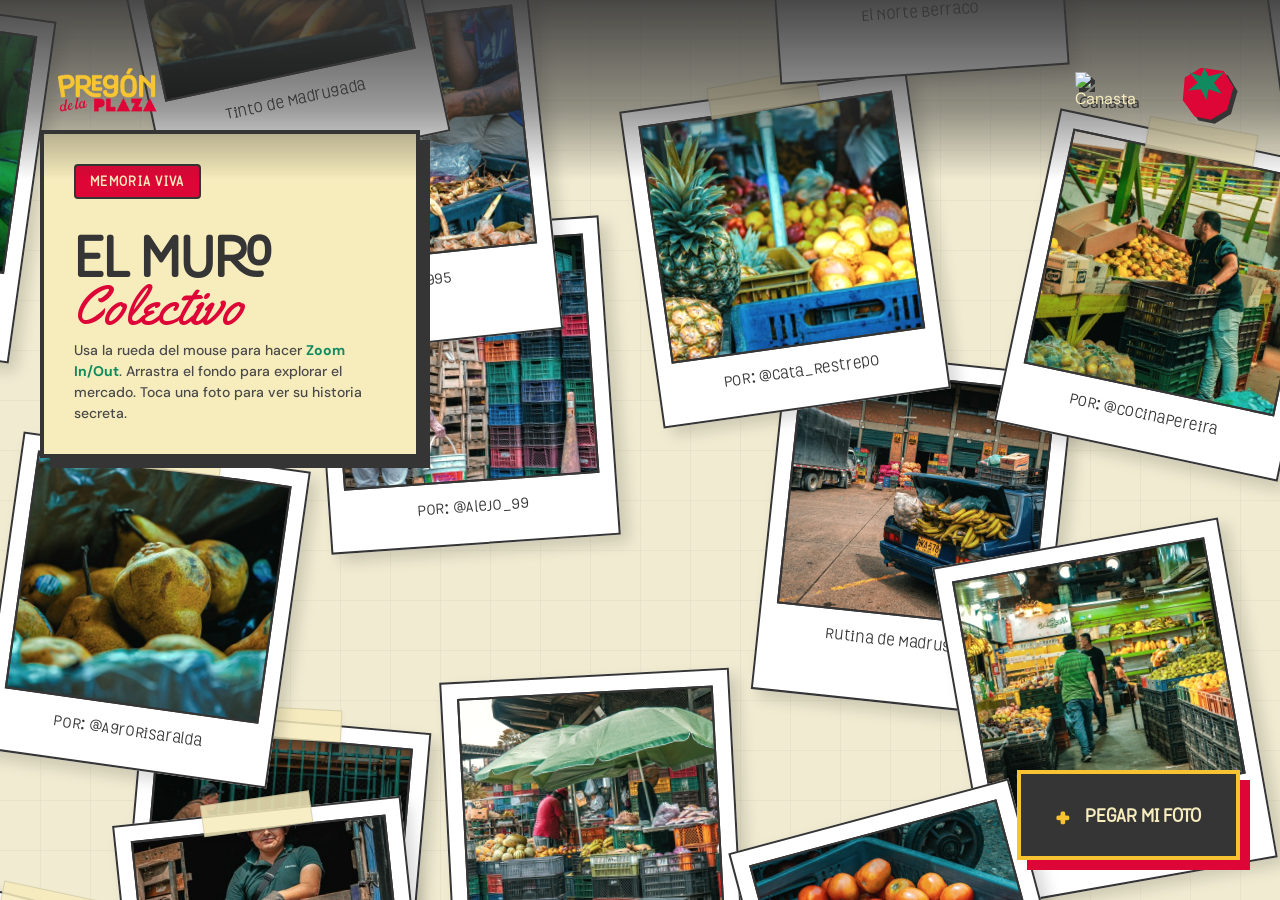
==== commit be59f82f: "fix: mentira, no había terminado jajaja" ====
--- a/galeria.html
+++ b/galeria.html
@@ -123,14 +123,14 @@
            data-img="imagenes/Papa y canasta.JPG" data-autor="@Alejo_99" data-bg="bg-yellow" data-text-color="text-carbon"
            data-nota="El mejor bloque para mercar los domingos en La Minorista. El fiado y la buena charla nunca fallan en el puesto de papas.">
           <div class="cinta-masking"></div>
-          <div class="card-frame"><img src="imagenes/Papa y canasta.JPG" alt="Aporte" style="pointer-events: none; user-select: none;"></div>
+          <div class="card-frame"><img src="imagenes/fotos editadas/canastaseñor.jpg" alt="Aporte" style="pointer-events: none; user-select: none;"></div>
           <span class="card-author">POR: @Alejo_99</span>
       </div>
 
       <div class="card-foto-fanzine item-click-3d polaroid-style" style="top: 48%; left: 52%; transform: rotate(6deg);"
            data-img="imagenes/cajas moradas.JPG" data-autor="Don Arturo" data-bg="bg-bone" data-text-color="text-carbon"
            data-nota="A las 3:30 AM esto es un hervidero de berracos. Las cajas moradas cargadas de fruta fresca listas para inundar los barrios.">
-          <div class="card-frame"><img src="imagenes/cajas moradas.JPG" alt="Aporte" style="pointer-events: none; user-select: none;"></div>
+          <div class="card-frame"><img src="imagenes/fotos editadas/carrogood.jpg" alt="Aporte" style="pointer-events: none; user-select: none;"></div>
           <span class="card-author accent-script">Rutina de Madrugada</span>
       </div>
 
@@ -138,14 +138,14 @@
            data-img="imagenes/Hojas.JPG" data-autor="@Cata_Restrepo" data-bg="bg-bone" data-text-color="text-carbon"
            data-nota="El olor a hierba buena, ruda y campo limpio que baja de la serranía directamente a la galería de Santa Rosa de Cabal.">
           <div class="cinta-masking"></div>
-          <div class="card-frame"><img src="imagenes/Hojas.JPG" alt="Aporte" style="pointer-events: none; user-select: none;"></div>
+          <div class="card-frame"><img src="imagenes/fotos editadas/tienda1.jpg" alt="Aporte" style="pointer-events: none; user-select: none;"></div>
           <span class="card-author">POR: @Cata_Restrepo</span>
       </div>
 
       <div class="card-foto-fanzine item-click-3d polaroid-style" style="top: 55%; left: 47%; transform: rotate(-3deg);"
            data-img="imagenes/Niña (Grande).JPG" data-autor="Archivo Barrio" data-bg="bg-yellow" data-text-color="text-carbon"
            data-nota="La plaza tiene rostros de herencia. Hijos y nietos de caseros que hoy custodian los pasillos con el mismo orgullo campesino.">
-          <div class="card-frame"><img src="imagenes/Niña (Grande).JPG" alt="Aporte" style="pointer-events: none; user-select: none;"></div>
+          <div class="card-frame"><img src="imagenes/fotos editadas/tienda2.jpg" alt="Aporte" style="pointer-events: none; user-select: none;"></div>
           <span class="card-author accent-script">Nuestra Herencia</span>
       </div>
 
@@ -153,14 +153,14 @@
            data-img="imagenes/Tomate.JPG" data-autor="@CocinaPereira" data-bg="bg-bone" data-text-color="text-carbon"
            data-nota="El rojo más vivo siempre está en Impala. Directo del cultivo a la olla del sancocho.">
           <div class="cinta-masking"></div>
-          <div class="card-frame"><img src="imagenes/Tomate.JPG" alt="Fotografía" style="pointer-events: none; user-select: none;"></div>
+          <div class="card-frame"><img src="imagenes/fotos editadas/tienda3.jpg" alt="Fotografía" style="pointer-events: none; user-select: none;"></div>
           <span class="card-author">POR: @CocinaPereira</span>
       </div>
 
       <div class="card-foto-fanzine item-click-3d polaroid-style" style="top: 52%; left: 55%; transform: rotate(-10deg);"
            data-img="imagenes/Carga 1 (Grande).JPG" data-autor="Los Coteros" data-bg="bg-yellow" data-text-color="text-carbon"
            data-nota="Espaldas de acero. Sin ellos, la logística de comida de la ciudad colapsaría en un solo día. Respeto total.">
-          <div class="card-frame"><img src="imagenes/Carga 1 (Grande).JPG" alt="Fotografía" style="pointer-events: none; user-select: none;"></div>
+          <div class="card-frame"><img src="imagenes/fotos editadas/tienda4.jpg" alt="Fotografía" style="pointer-events: none; user-select: none;"></div>
           <span class="card-author accent-script">Los Pesos Pesados</span>
       </div>
 
@@ -168,14 +168,14 @@
            data-img="imagenes/Mango1 (Grande).JPG" data-autor="@FrutasDonLuis" data-bg="bg-bone" data-text-color="text-carbon"
            data-nota="Temporada de mangos. El color inunda el piso 2 y los pasillos huelen a puro trópico.">
           <div class="cinta-masking"></div>
-          <div class="card-frame"><img src="imagenes/Mango1 (Grande).JPG" alt="Fotografía" style="pointer-events: none; user-select: none;"></div>
+          <div class="card-frame"><img src="imagenes/fotos editadas/tiendahombre.jpg" alt="Fotografía" style="pointer-events: none; user-select: none;"></div>
           <span class="card-author">POR: @FrutasDonLuis</span>
       </div>
 
       <div class="card-foto-fanzine item-click-3d polaroid-style" style="top: 40%; left: 44%; transform: rotate(-6deg);"
            data-img="imagenes/Papas y cajas.JPG" data-autor="Sra. Carmenza" data-bg="bg-yellow" data-text-color="text-carbon"
            data-nota="Mi puesto desde 1995. Aquí he visto crecer a mis nietos entre bultos y canastos.">
-          <div class="card-frame"><img src="imagenes/Papas y cajas.JPG" alt="Fotografía" style="pointer-events: none; user-select: none;"></div>
+          <div class="card-frame"><img src="imagenes/fotos editadas/niña.jpg" alt="Fotografía" style="pointer-events: none; user-select: none;"></div>
           <span class="card-author accent-script">Desde 1995</span>
       </div>
 
@@ -183,15 +183,92 @@
            data-img="imagenes/Frijol manos (Grande).JPG" data-autor="@AgroRisaralda" data-bg="bg-bone" data-text-color="text-carbon"
            data-nota="Manos que trabajan la tierra y desgranan la vida. El trabajo más honesto del mundo está aquí.">
           <div class="cinta-masking"></div>
-          <div class="card-frame"><img src="imagenes/Frijol manos (Grande).JPG" alt="Fotografía" style="pointer-events: none; user-select: none;"></div>
+          <div class="card-frame"><img src="imagenes/fotos editadas/pera1.jpg" alt="Fotografía" style="pointer-events: none; user-select: none;"></div>
           <span class="card-author">POR: @AgroRisaralda</span>
       </div>
 
       <div class="card-foto-fanzine item-click-3d polaroid-style" style="top: 58%; left: 52%; transform: rotate(-15deg);"
            data-img="imagenes/cajas moradas.JPG" data-autor="Archivo Mercasa" data-bg="bg-yellow" data-text-color="text-carbon"
            data-nota="La geometría de la plaza. Todo tiene su orden invisible y perfecto.">
-          <div class="card-frame"><img src="imagenes/cajas moradas.JPG" alt="Fotografía" style="pointer-events: none; user-select: none;"></div>
+          <div class="card-frame"><img src="imagenes/fotos editadas/tomate1.jpg" alt="Fotografía" style="pointer-events: none; user-select: none;"></div>
           <span class="card-author accent-script">Orden Oculto</span>
+      </div>
+      
+      
+
+      <div class="card-foto-fanzine item-click-3d polaroid-style" style="top: 36%; left: 42%; transform: rotate(-12deg);"
+           data-img="imagenes/fotos editadas/pap1.jpg" data-autor="@VecinoFiel" data-bg="bg-green" data-text-color="text-bone"
+           data-nota="El primer tinto del día. A las 4 AM el frío pega duro, pero el calor humano de la plaza abriga el alma.">
+          <div class="card-frame"><img src="imagenes/fotos editadas/banano1.jpg" alt="Aporte" style="pointer-events: none; user-select: none;"></div>
+          <span class="card-author accent-script">Tinto de Madrugada</span>
+      </div>
+
+      <div class="card-foto-fanzine item-click-3d" style="top: 60%; left: 38%; transform: rotate(14deg);"
+           data-img="imagenes/fotos editadas/tomate1.jpg" data-autor="Doña Martha" data-bg="bg-yellow" data-text-color="text-carbon"
+           data-nota="Treinta años vendiendo aquí. Mis tomates han hecho los guisos de medio Pereira, ¡qué orgullo, mijo!">
+          <div class="cinta-masking"></div>
+          <div class="card-frame"><img src="imagenes/fotos editadas/carga1.jpg" alt="Aporte" style="pointer-events: none; user-select: none;"></div>
+          <span class="card-author">POR: DOÑA MARTHA</span>
+      </div>
+
+      <div class="card-foto-fanzine item-click-3d polaroid-style" style="top: 38%; left: 60%; transform: rotate(-8deg);"
+           data-img="imagenes/fotos editadas/platano4.jpg" data-autor="@RutasDelEje" data-bg="bg-red" data-text-color="text-bone"
+           data-nota="Descargando el plátano del Quindío. El sonido de los bultos cayendo es el verdadero reloj de Mercasa.">
+          <div class="card-frame"><img src="imagenes/fotos editadas/canatas1.jpg" alt="Aporte" style="pointer-events: none; user-select: none;"></div>
+          <span class="card-author accent-script">Fuerza y Pulso</span>
+      </div>
+
+      <div class="card-foto-fanzine item-click-3d" style="top: 62%; left: 62%; transform: rotate(5deg);"
+           data-img="imagenes/fotos editadas/santarosa.jpeg" data-autor="Don Tulio" data-bg="bg-bone" data-text-color="text-carbon"
+           data-nota="La carnicería de Santa Rosa. Pura tradición, recetas de abuelos que no se pierden con los años ni con los supermercados.">
+          <div class="cinta-masking"></div>
+          <div class="card-frame"><img src="imagenes/fotos editadas/frijol.jpg" alt="Aporte" style="pointer-events: none; user-select: none;"></div>
+          <span class="card-author">POR: DON TULIO</span>
+      </div>
+
+      <div class="card-foto-fanzine item-click-3d polaroid-style" style="top: 48%; left: 34%; transform: rotate(-15deg);"
+           data-img="imagenes/fotos editadas/carga1.jpg" data-autor="@FotoUrbana" data-bg="bg-yellow" data-text-color="text-carbon"
+           data-nota="Manos cansadas pero firmes. Cada arruga cuenta una historia de madrugadas y bultos al hombro. Respeto.">
+          <div class="card-frame"><img src="imagenes/fotos editadas/pap1.jpg" alt="Aporte" style="pointer-events: none; user-select: none;"></div>
+          <span class="card-author accent-script">Puro Camello</span>
+      </div>
+
+      <div class="card-foto-fanzine item-click-3d" style="top: 62%; left: 48%; transform: rotate(11deg);"
+           data-img="imagenes/fotos editadas/impala.jpeg" data-autor="María C." data-bg="bg-green" data-text-color="text-bone"
+           data-nota="Pasillos de colores. Uno entra a Impala a comprar cebolla y sale con mercado, hierbas curativas y consejos de vida.">
+          <div class="cinta-masking"></div>
+          <div class="card-frame"><img src="imagenes/fotos editadas/pina1.jpg" alt="Aporte" style="pointer-events: none; user-select: none;"></div>
+          <span class="card-author">POR: MARÍA C.</span>
+      </div>
+
+      <div class="card-foto-fanzine item-click-3d polaroid-style" style="top: 34%; left: 52%; transform: rotate(-4deg);"
+           data-img="imagenes/fotos editadas/cartago.jpeg" data-autor="@NorteDelValle" data-bg="bg-bone" data-text-color="text-carbon"
+           data-nota="Arquitectura que respira. Cartago tiene esa mezcla exacta de calorcito valluno y empuje cafetero en cada ladrillo.">
+          <div class="card-frame"><img src="imagenes/fotos editadas/pina2.jpg" alt="Aporte" style="pointer-events: none; user-select: none;"></div>
+          <span class="card-author accent-script">El Norte Berraco</span>
+      </div>
+
+      <div class="card-foto-fanzine item-click-3d" style="top: 56%; left: 64%; transform: rotate(-10deg);"
+           data-img="imagenes/fotos editadas/carrogood.jpg" data-autor="El Flaco" data-bg="bg-red" data-text-color="text-bone"
+           data-nota="Mi zorra de madera es mi Ferrari. Con esta le he dado la vuelta a la plaza unas mil veces. Nunca me deja tirado.">
+          <div class="cinta-masking"></div>
+          <div class="card-frame"><img src="imagenes/fotos editadas/platano3.jpg" alt="Aporte" style="pointer-events: none; user-select: none;"></div>
+          <span class="card-author">POR: EL FLACO</span>
+      </div>
+
+      <div class="card-foto-fanzine item-click-3d polaroid-style" style="top: 40%; left: 36%; transform: rotate(8deg);"
+           data-img="imagenes/fotos editadas/albaca.jpg" data-autor="@HierbasMagicas" data-bg="bg-yellow" data-text-color="text-carbon"
+           data-nota="Albahaca, ruda y romero. El puesto de las abuelas cura desde el mal de ojo hasta el corazón roto. Magia pura.">
+          <div class="card-frame"><img src="imagenes/fotos editadas/platano4.jpg" alt="Aporte" style="pointer-events: none; user-select: none;"></div>
+          <span class="card-author accent-script">Botánica de Plaza</span>
+      </div>
+
+      <div class="card-foto-fanzine item-click-3d" style="top: 58%; left: 42%; transform: rotate(-6deg);"
+           data-img="imagenes/fotos editadas/mercasa.jpg" data-autor="Comunidad Plaza" data-bg="bg-bone" data-text-color="text-carbon"
+           data-nota="La verdadera red social. Aquí no hay seguidores, hay caseros, coteros y vecinos que se cuidan la espalda a toda hora.">
+          <div class="cinta-masking"></div>
+          <div class="card-frame"><img src="imagenes/fotos editadas/señorcilantro.jpg" alt="Aporte" style="pointer-events: none; user-select: none;"></div>
+          <span class="card-author">POR: LA COMUNIDAD</span>
       </div>
 
   </div>
--- a/style.css
+++ b/style.css
@@ -76,6 +76,22 @@
   --font-special: 'flegrei', sans-serif;
 
   --font-manuscrita: 'GreatlyDEMO', serif;
+
+  /* Fondos y bordes de texto */
+.text-carbon { color: var(--carbon) !important; }
+.text-bone { color: var(--bone) !important; }
+
+/* AQUÍ ESTÁN TODOS LOS FONDOS OFICIALES PARA QUE NO VUELVAN A FALLAR */
+.bg-carbon { background-color: var(--carbon); }
+.bg-bone { background-color: var(--bone); }
+.bg-yellow { background-color: var(--yellow); }
+.bg-green { background-color: var(--green); }
+.bg-red { background-color: var(--red); }
+
+.outline-text-bone { 
+  -webkit-text-stroke: 1.5px var(--bone); 
+  color: transparent; 
+}
 
   }
 
@@ -1517,6 +1533,22 @@
   will-change: transform; /* Preparado para el Parallax JS */
 }
 
+/* Etiqueta con el nombre de la plaza debajo del pin */
+.pin-nombre-plaza {
+    font-family: var(--font-disp);
+    font-size: 11px;
+    font-weight: 700;
+    color: var(--carbon);
+    background: var(--bone);
+    border: 2px solid var(--carbon);
+    padding: 3px 6px;
+    margin-top: 8px; /* Separa el texto del punto rojo */
+    white-space: nowrap; /* Evita que el texto se rompa en dos líneas */
+    box-shadow: 3px 3px 0px var(--carbon);
+    letter-spacing: 0.05em;
+    text-transform: uppercase;
+}
+
 /* La línea punteada animada */
 .map-route-line {
   position: absolute;
@@ -2313,24 +2345,28 @@
   line-height: 1.4;
 }
 
-.btn-popup {
-  display: block;
-  font-family: var(--font-disp);
-  font-size: 13px;
-  font-weight: 700;
-  color: var(--bone);
-  background: var(--carbon);
-  padding: 12px;
-  text-decoration: none;
-  text-transform: uppercase;
-  transition: all 0.3s ease;
-  text-align: center;
-  border: 2px solid var(--carbon);
-}
-
-.btn-popup:hover {
-  background: var(--green);
-  border-color: var(--green);
+.leaflet-container a.btn-popup {
+  display: block !important;
+  font-family: var(--font-disp) !important;
+  font-size: 14px !important;
+  font-weight: bold !important;
+  color: var(--bone) !important;
+  background-color: var(--green) !important;
+  border: 3px solid var(--carbon) !important;
+  box-shadow: 4px 4px 0px var(--carbon) !important;
+  padding: 12px !important;
+  text-decoration: none !important;
+  text-transform: uppercase !important;
+  text-align: center !important;
+  transition: all 0.3s cubic-bezier(0.25, 1, 0.5, 1) !important;
+  margin-top: 15px !important;
+}
+
+.leaflet-container a.btn-popup:hover {
+  background-color: var(--yellow) !important;
+  color: var(--carbon) !important;
+  transform: translate(-2px, -2px) !important;
+  box-shadow: 6px 6px 0px var(--carbon) !important;
 }
 
 /* El botón de la X (Cerrar) */
@@ -2636,7 +2672,7 @@
   min-height: 100vh;
   display: flex;
   flex-direction: column;
-  padding-top: 100px; /* Debajo de la nav */
+  padding-top: 10px; /* Debajo de la nav */
   position: relative;
   overflow: hidden;
 }
@@ -3817,7 +3853,7 @@
 .plazas-page-intro {
   font-size: 19px;
   max-width: 650px;
-  margin: 0 auto;
+  margin: 50px;
   color: var(--bone);
   line-height: 1.6;
   opacity: 0.9;
@@ -4054,4 +4090,207 @@
   .calc-inputs-row {
     grid-template-columns: 1fr;
   }
+}
+
+/* Botón Flotante */
+.cart-floating-btn {
+    position: fixed; bottom: 30px; right: 30px; z-index: 3000;
+    width: 70px; height: 70px; background: var(--yellow);
+    border: 4px solid var(--carbon); box-shadow: 8px 8px 0px var(--carbon);
+    cursor: pointer; font-size: 24px; transition: transform 0.3s;
+}
+.cart-floating-btn:hover { transform: translateY(-5px); }
+.cart-count {
+    position: absolute; top: -10px; right: -10px;
+    background: var(--red); color: white; border-radius: 50%;
+    width: 25px; height: 25px; font-size: 14px; font-weight: bold;
+    display: flex; align-items: center; justify-content: center;
+}
+
+/* Modal Carrito */
+/* Busca el .cart-items y .cart-modal y déjalos así: */
+.cart-modal {
+    position: fixed; bottom: 120px; right: 30px; width: 350px;
+    background: var(--bone); border: 4px solid var(--carbon);
+    box-shadow: 15px 15px 0px var(--carbon); z-index: 2999;
+    padding: 20px; display: none;
+    max-height: 500px; /* Evita que crezca infinitamente */
+}
+
+.cart-items { 
+    max-height: 300px; 
+    overflow-y: auto; 
+    margin-bottom: 20px;
+    display: flex; 
+    flex-direction: column;
+    gap: 10px; /* Espacio entre productos */
+}
+
+/* Estilo de cada producto dentro del carrito */
+.cart-item { 
+    display: flex; 
+    justify-content: space-between; 
+    margin-bottom: 10px; 
+    font-family: var(--font-body);
+    color: var(--carbon) !important; /* ¡FUERZA EL TEXTO A NEGRO! */
+    font-weight: bold;
+    border-bottom: 1px dashed var(--carbon);
+    padding-bottom: 5px;
+}
+
+/* Y también arreglemos el título "TU CANASTO" que seguro no se ve */
+.cart-header h3 {
+    color: var(--carbon) !important;
+    font-family: var(--font-disp);
+}
+.cart-modal.open { display: block; }
+
+/* Contenedor que centra y limita el tamaño de la hoja de pedido */
+.checkout-container {
+    width: 100%;
+    max-width: 700px; /* Este es el tamaño perfecto, ni muy ancho ni muy angosto */
+    margin: 80px auto; /* Centra el contenedor automáticamente */
+    padding: 0 20px; /* Margen de seguridad para que no se pegue a los bordes en celular */
+}
+.resumen-pedido { margin-bottom: 20px; border-bottom: 2px solid var(--carbon); padding-bottom: 10px; }
+.btn-pay { width: 100%; padding: 20px; background: var(--carbon); color: white; border: none; cursor: pointer; font-weight: bold; }
+.btn-whatsapp { display: block; padding: 20px; background: #25D366; color: white; text-decoration: none; font-weight: bold; margin-top: 20px; }
+/* ==========================================================================
+   ESTILOS DE LA PASARELA DE PAGO (HOJA DE PEDIDO)
+   ========================================================================== */
+
+/* Contenedor principal de la hoja */
+.checkout-hoja-pedido {
+    color: var(--carbon) !important; /* Fuerza a que todo el texto herede el oscuro */
+}
+
+/* Títulos del checkout */
+.checkout-title {
+    font-family: var(--font-disp);
+    font-size: clamp(30px, 5vw, 45px);
+    color: var(--carbon);
+    margin: 20px 0;
+    text-transform: uppercase;
+}
+
+.checkout-subtitle {
+    font-family: var(--font-disp);
+    font-size: 20px;
+    color: var(--carbon);
+    margin: 20px 0 10px 0;
+}
+
+/* El bloque del resumen del carrito */
+.checkout-resumen-box {
+    margin-bottom: 30px;
+    border-bottom: 4px solid var(--carbon);
+    padding-bottom: 20px;
+    color: var(--carbon);
+}
+
+.checkout-resumen-list {
+    list-style: none;
+    font-family: monospace;
+    font-size: 18px;
+    color: var(--carbon);
+}
+
+.checkout-resumen-item {
+    display: flex;
+    justify-content: space-between;
+    margin-bottom: 10px;
+}
+
+/* Campos de formulario (Inputs) Brutalistas */
+.checkout-input {
+    width: 100%;
+    padding: 15px;
+    border: 3px solid var(--carbon);
+    margin-bottom: 15px;
+    font-family: var(--font-body);
+    font-size: 16px;
+    color: var(--carbon); /* Color del texto cuando el usuario escribe */
+    background-color: transparent;
+    outline: none;
+}
+
+.checkout-input::placeholder {
+    color: var(--carbon-light); /* Color del texto fantasma */
+    font-weight: 500;
+}
+
+.checkout-input:focus {
+    background-color: rgba(var(--rgb-yellow), 0.1);
+    border-color: var(--red);
+}
+
+/* Grilla para la tarjeta (MM/AA, CVC, DNI) */
+.checkout-grid-3 {
+    display: grid;
+    grid-template-columns: repeat(3, 1fr);
+    gap: 15px;
+    margin-bottom: 25px;
+}
+.checkout-grid-3 .checkout-input {
+    margin-bottom: 0; /* Anula el margen inferior para que cuadre en la grilla */
+}
+
+/* ============================================
+   MINIATURAS DE VIDEO Y POPUP BRUTALISTA
+   ============================================ */
+
+/* Miniaturas en el carrusel */
+.video-thumb-container {
+    width: 100%; height: 100%; position: relative;
+    cursor: pointer; overflow: hidden;
+}
+
+.video-thumb-img {
+    width: 100%; height: 100%; object-fit: cover;
+    filter: grayscale(80%) contrast(1.2);
+    transition: filter 0.5s ease, transform 0.5s ease;
+}
+
+.video-thumb-container:hover .video-thumb-img {
+    filter: grayscale(0%) contrast(1.1);
+    transform: scale(1.05);
+}
+
+/* El Modal del Video */
+.video-modal-overlay {
+    position: fixed; inset: 0;
+    background: rgba(var(--rgb-carbon), 0.96);
+    backdrop-filter: blur(8px);
+    z-index: 3000;
+    display: flex; align-items: center; justify-content: center;
+    opacity: 0; pointer-events: none;
+    transition: opacity 0.4s ease;
+}
+
+.video-modal-overlay.is-open {
+    opacity: 1; pointer-events: auto;
+}
+
+.video-modal-box {
+    background: var(--carbon);
+    width: 90%; max-width: 1000px;
+    border: 4px solid var(--bone);
+    box-shadow: 20px 20px 0px var(--yellow);
+    position: relative;
+    transform: translateY(40px);
+    transition: transform 0.4s cubic-bezier(0.25, 1, 0.5, 1);
+}
+
+.video-modal-overlay.is-open .video-modal-box {
+    transform: translateY(0);
+}
+
+.video-iframe-container {
+    aspect-ratio: 16/9;
+    width: 100%;
+    background: #000;
+}
+
+.video-iframe-container iframe {
+    width: 100%; height: 100%; border: none;
 }
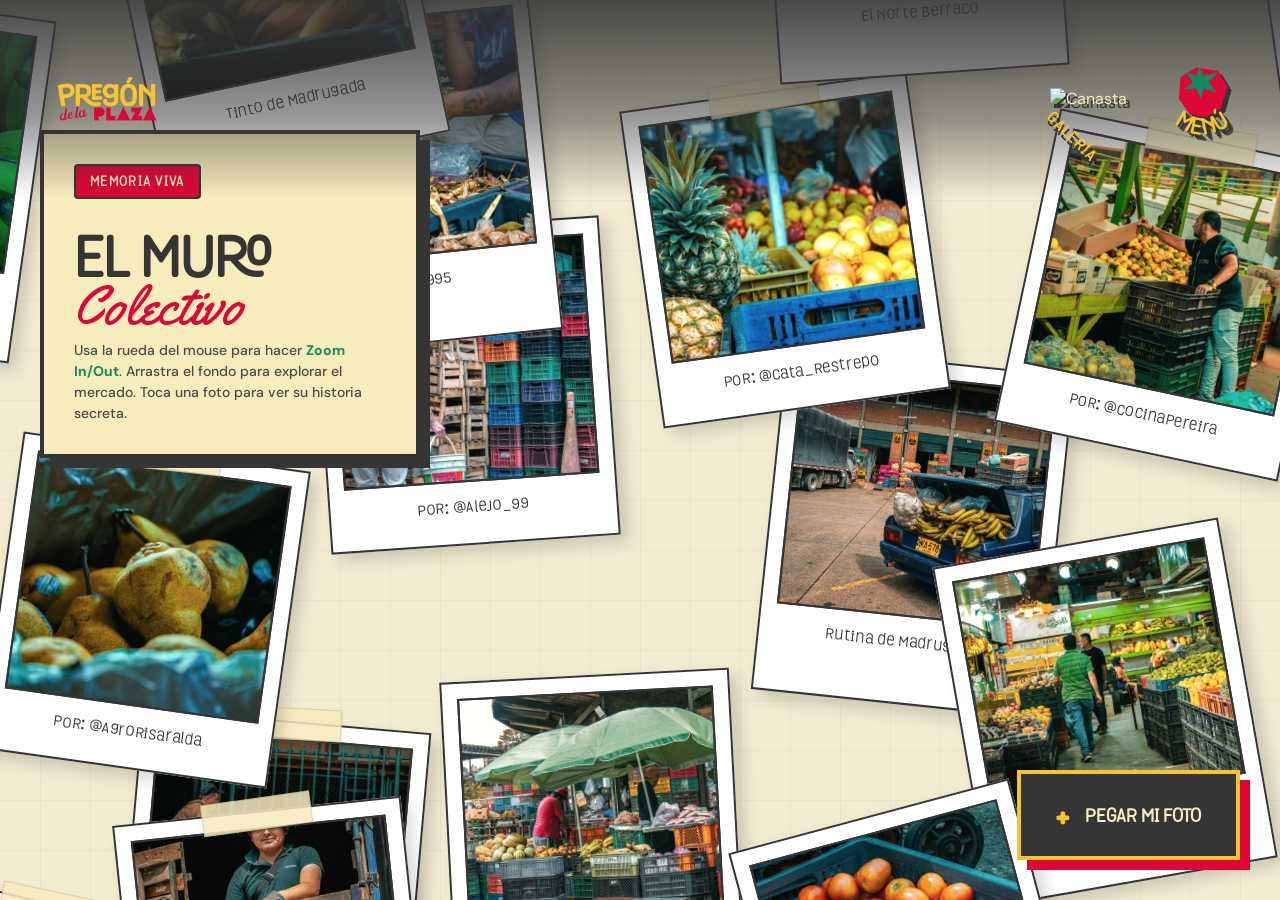
==== commit 1aa0da95: "Fix: muchas cosas jejeje xd" ====
--- a/galeria.html
+++ b/galeria.html
@@ -19,13 +19,20 @@
   <div class="nav-actions">
   
   <a href="galeria.html" class="btn-muro-nav" aria-label="Ir al muro colectivo">
+    <span class="etiqueta-galeria brutal-text">GALERÍA</span>
     <img src="IMAGENES/canasta-icono.png" alt="Canasta" class="icono-canasta">
   </a>
   
   <button class="fruit-trigger" id="menuTrigger" aria-label="Abrir menú">
-    <svg viewBox="0 0 100 100" width="65" height="65" xmlns="http://www.w3.org/2000/svg" class="fruit-icon">
+    <svg viewBox="-10 -10 120 150" width="60" height="110" xmlns="http://www.w3.org/2000/svg" class="fruit-icon">
         <polygon points="30,90 12,65 15,30 40,15 75,20 90,45 80,80 55,95" fill="#de0636" />
         <polygon points="45,15 52,28 75,22 60,38 72,55 52,48 48,65 40,48 20,50 35,38 22,22 40,28" fill="#118a5f" />
+        
+        <path id="curvaMenu" d="M 0 100 Q 50 145 100 100" fill="transparent" />
+        
+        <text class="texto-curvo-svg">
+            <textPath href="#curvaMenu" startOffset="50%" text-anchor="middle">MENÚ</textPath>
+        </text>
     </svg>
   </button>
   
--- a/style.css
+++ b/style.css
@@ -577,7 +577,7 @@
 }
 
 .fruit-icon {
-  width: 65px; /* Tamaño más grande */
+  width: 75px; /* Tamaño más grande */
   height: auto;
   /* Sombra sólida brutalista usando la variable carbón */
   filter: drop-shadow(4px 4px 0px var(--carbon)); 
@@ -589,7 +589,7 @@
 .fruit-trigger:hover .fruit-icon {
   transform: scale(1.15) rotate(12deg); /* Crece un poquito más y gira */
   /* La sombra cambia al amarillo de abundancia */
-  filter: drop-shadow(6px 6px 0px var(--yellow)); 
+  filter: drop-shadow(6px 6px 0px var(--green)); 
 }
 
 /* Etiqueta flotante estilo "Documental" */
@@ -3271,22 +3271,37 @@
 }
 
 /* Quitamos todos los fondos y bordes */
+/* ============================================
+   TEXTOS SINESTÉSICOS EN HEADER (Ajuste Final 2.0)
+   ============================================ */
+
+/* ============================================
+   TEXTOS SINESTÉSICOS EN HEADER (Ajuste Final 3.0)
+   ============================================ */
+
+/* Estilo Base */
+.brutal-text {
+    font-family: var(--font-disp), sans-serif;
+    font-weight: 800;
+    letter-spacing: 1.5px;
+    pointer-events: none;
+    white-space: nowrap;
+}
+
+/* --- Canasta (Galería) --- */
 .btn-muro-nav {
-  background: transparent;
-  border: none;
-  padding: 0;
-  display: flex;
-  align-items: center;
-  justify-content: center;
-  cursor: url('IMAGENES/fresa-cursor.png') 16 16, pointer !important;
-}
-
-/* Diseñamos la canasta para que haga juego con el tomate */
+    position: relative;
+    display: flex;
+    align-items: center;
+    justify-content: center;
+}
+
+/* Diseñamos la canasta a 85px para que empate con el tomate de 90px */
 .icono-canasta {
-  width: 70px; /* Un tamaño grande para que tenga peso visual */
+  width: 85px; 
   height: auto;
   object-fit: contain;
-  filter: drop-shadow(4px 4px 0px var(--carbon)); /* Sombra brutalista */
+  filter: drop-shadow(4px 4px 0px var(--carbon)); 
   transition: transform 0.4s cubic-bezier(0.25, 1, 0.5, 1), filter 0.3s ease;
   transform-origin: center;
 }
@@ -3294,7 +3309,47 @@
 /* Animación al pasar el mouse (crece, rota y la sombra se vuelve amarilla) */
 .btn-muro-nav:hover .icono-canasta {
   transform: scale(1.15) rotate(-10deg);
-  filter: drop-shadow(6px 6px 0px var(--yellow));
+  filter: drop-shadow(6px 6px 0px var(--red));
+}
+
+/* Corrección de la Etiqueta: Más grande, afuera de la caja y con el ángulo exacto */
+.etiqueta-galeria {
+    color: var(--yellow);
+    font-size: 15px; /* Letra más grande */
+    position: absolute;
+    left: -10px; /* La empujamos bien a la izquierda para que NO tape la canasta */
+    top: 38px;   /* La subimos para que encaje en el borde superior izquierdo */
+    transform: rotate(45deg); /* Inclinación de bajada \ */
+    z-index: 10;
+    text-shadow: 3px 3px 0px var(--carbon); 
+    transition: all 0.4s cubic-bezier(0.25, 1, 0.5, 1);
+}
+
+.btn-muro-nav:hover .etiqueta-galeria {
+    /* Como la canasta rota -10deg en hover, le restamos eso a nuestros 32deg = 22deg */
+    transform: scale(1.15) rotate(22deg); 
+    left: -15px; /* Se aleja un milímetro al crecer para seguir sin tapar */
+    filter: drop-shadow(6px 6px 0px var(--red));
+}
+
+/* --- Tomate (Menú) - Texto Curvo --- */
+.fruit-trigger {
+    background: transparent;
+    border: none;
+    padding: 0;
+    cursor: pointer;
+    pointer-events: auto;
+    position: relative;
+}
+
+/* Texto del Tomate Gigante y Visible */
+.texto-curvo-svg {
+    font-family: var(--font-disp), sans-serif;
+    font-size: 35px; /* MUCHO más grande */
+    font-weight: 800;
+    fill: var(--yellow); 
+    letter-spacing: 2px;
+    filter: drop-shadow(3px 3px 0px rgba(53, 53, 53, 0.9)); 
 }
 
 /* Ajustes para móviles */
@@ -4293,4 +4348,5 @@
 
 .video-iframe-container iframe {
     width: 100%; height: 100%; border: none;
-}+}
+
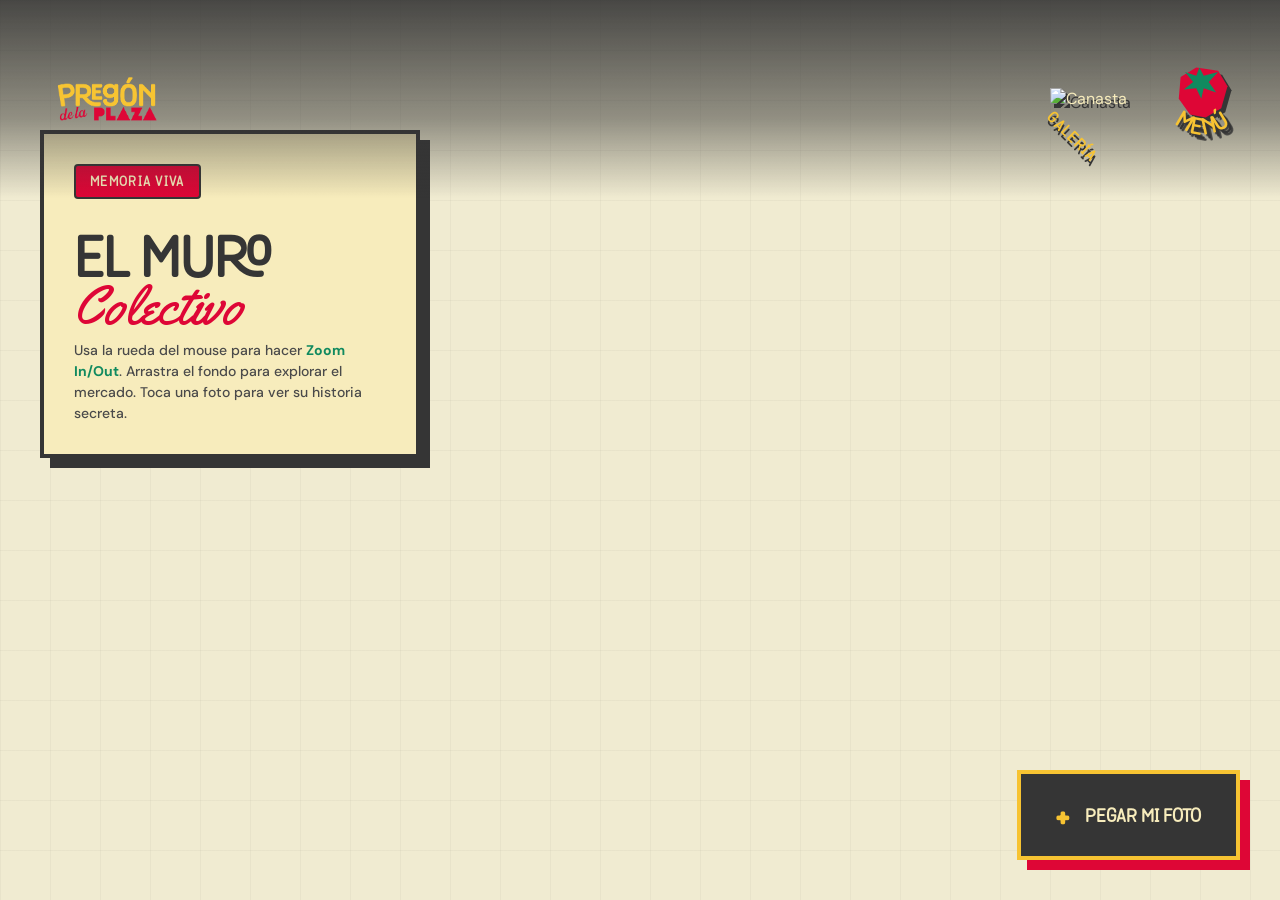
==== commit 8cb1916f: "fead: creación de nube" ====
--- a/galeria.html
+++ b/galeria.html
@@ -334,6 +334,6 @@
 <script src="https://cdnjs.cloudflare.com/ajax/libs/gsap/3.12.2/gsap.min.js"></script>
 <script src="https://cdnjs.cloudflare.com/ajax/libs/gsap/3.12.2/ScrollTrigger.min.js"></script>
 
-<script src="java.js"></script>
+<script type="module" src="java.js"></script>
 </body>
 </html>
--- a/style.css
+++ b/style.css
@@ -2005,7 +2005,7 @@
 }
 
 .plazas-hero-layout {
-  position: relative;
+  position: absolute;
   z-index: 5;
   display: grid;
   grid-template-columns: 1fr 1.2fr;
@@ -2024,6 +2024,7 @@
   display: flex;
   flex-direction: column;
   justify-content: space-between;
+  
 }
 
 .manifesto-header {
@@ -2560,7 +2561,7 @@
   font-size: clamp(60px, 10vw, 150px);
   color: var(--bone);
   line-height: 0.85;
-  margin-bottom: 20px;
+  margin-bottom: 50px;
 }
 
 .podcast-intro {
@@ -2568,6 +2569,7 @@
   max-width: 600px;
   margin: 0 auto;
   line-height: 1.6;
+  
 }
 
 .podcast-grid {
@@ -3906,12 +3908,13 @@
   margin: 15px 0;
 }
 .plazas-page-intro {
-  font-size: 19px;
-  max-width: 650px;
-  margin: 50px;
-  color: var(--bone);
-  line-height: 1.6;
+  font-size: 20px; 
+  max-width: 650px; /* Limitamos el ancho para que el texto sea legible */
+  margin: 40px auto 0; /* 'auto' a los lados asegura el centrado */
+  color: var(--bone); 
+  line-height: 1.6; 
   opacity: 0.9;
+  text-align: center; /* Asegura que el texto esté centrado dentro del bloque */
 }
 
 /* Directorio de Plazas */
